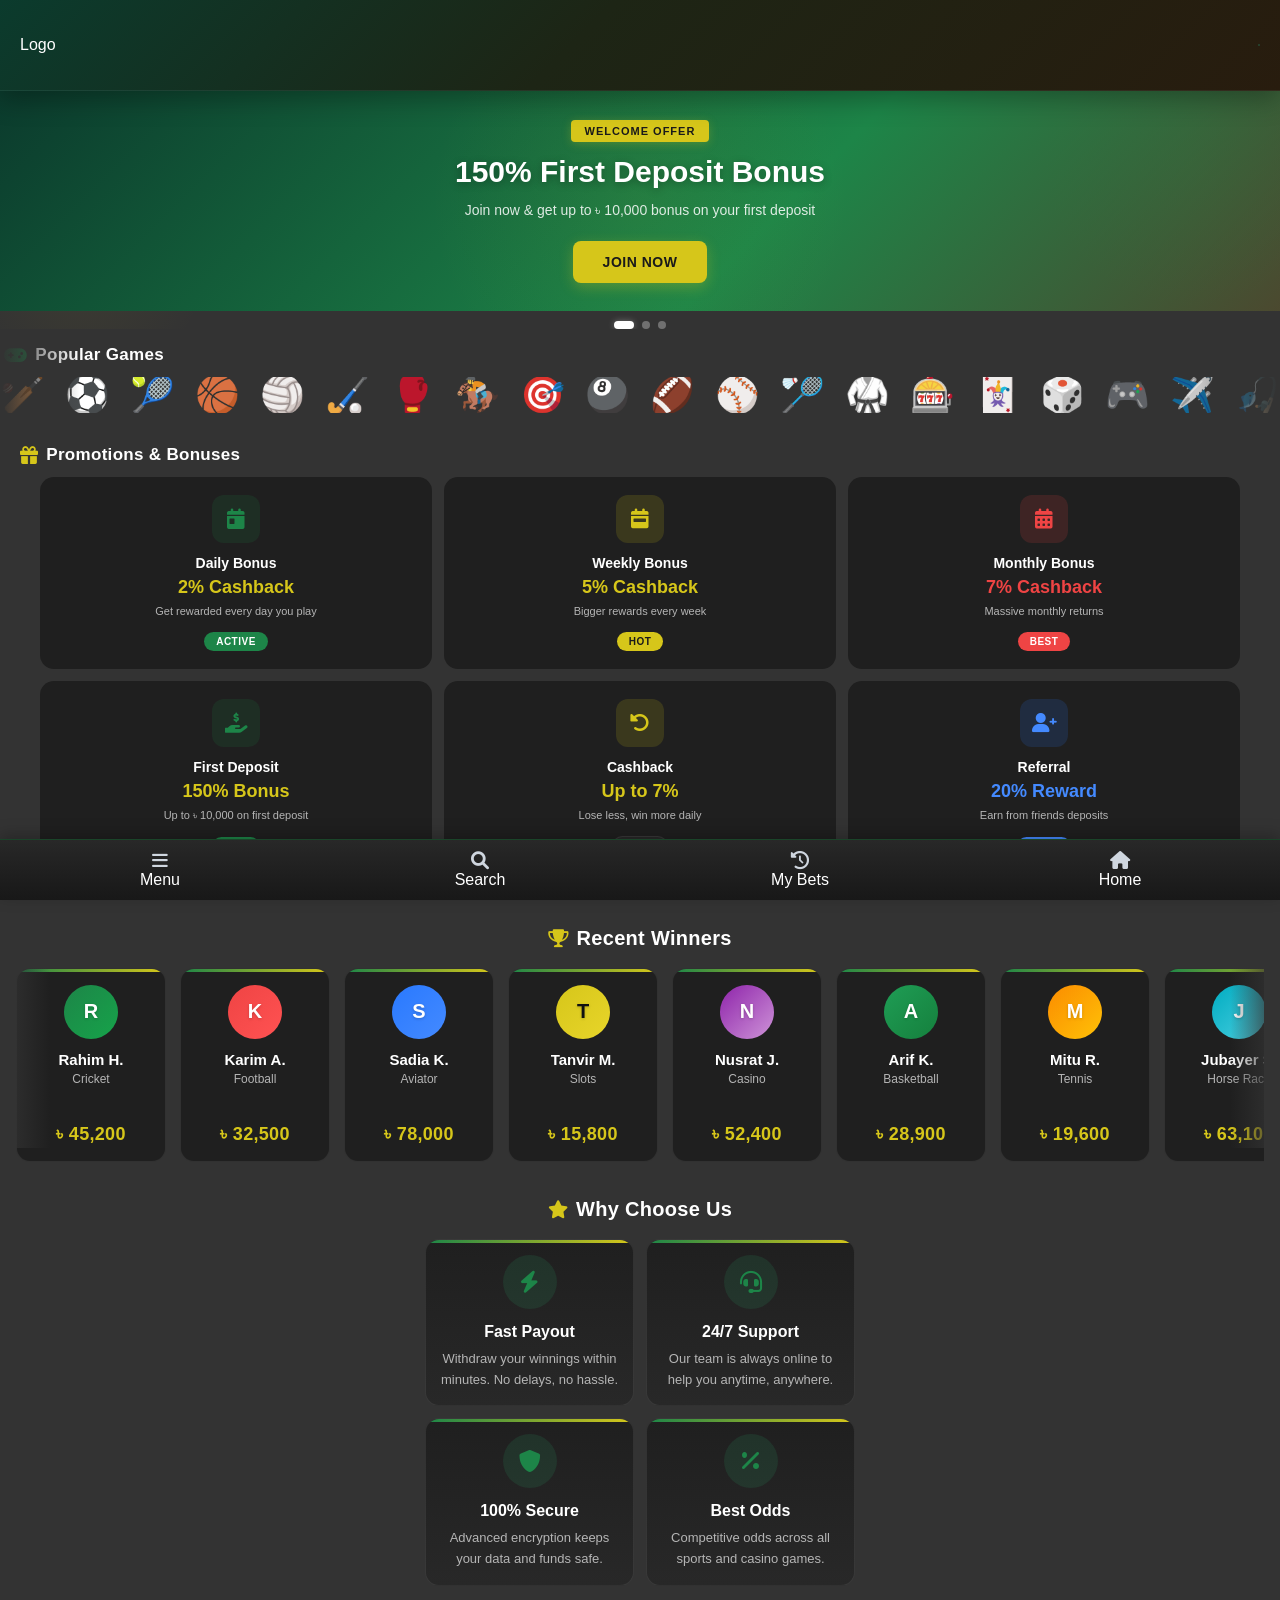
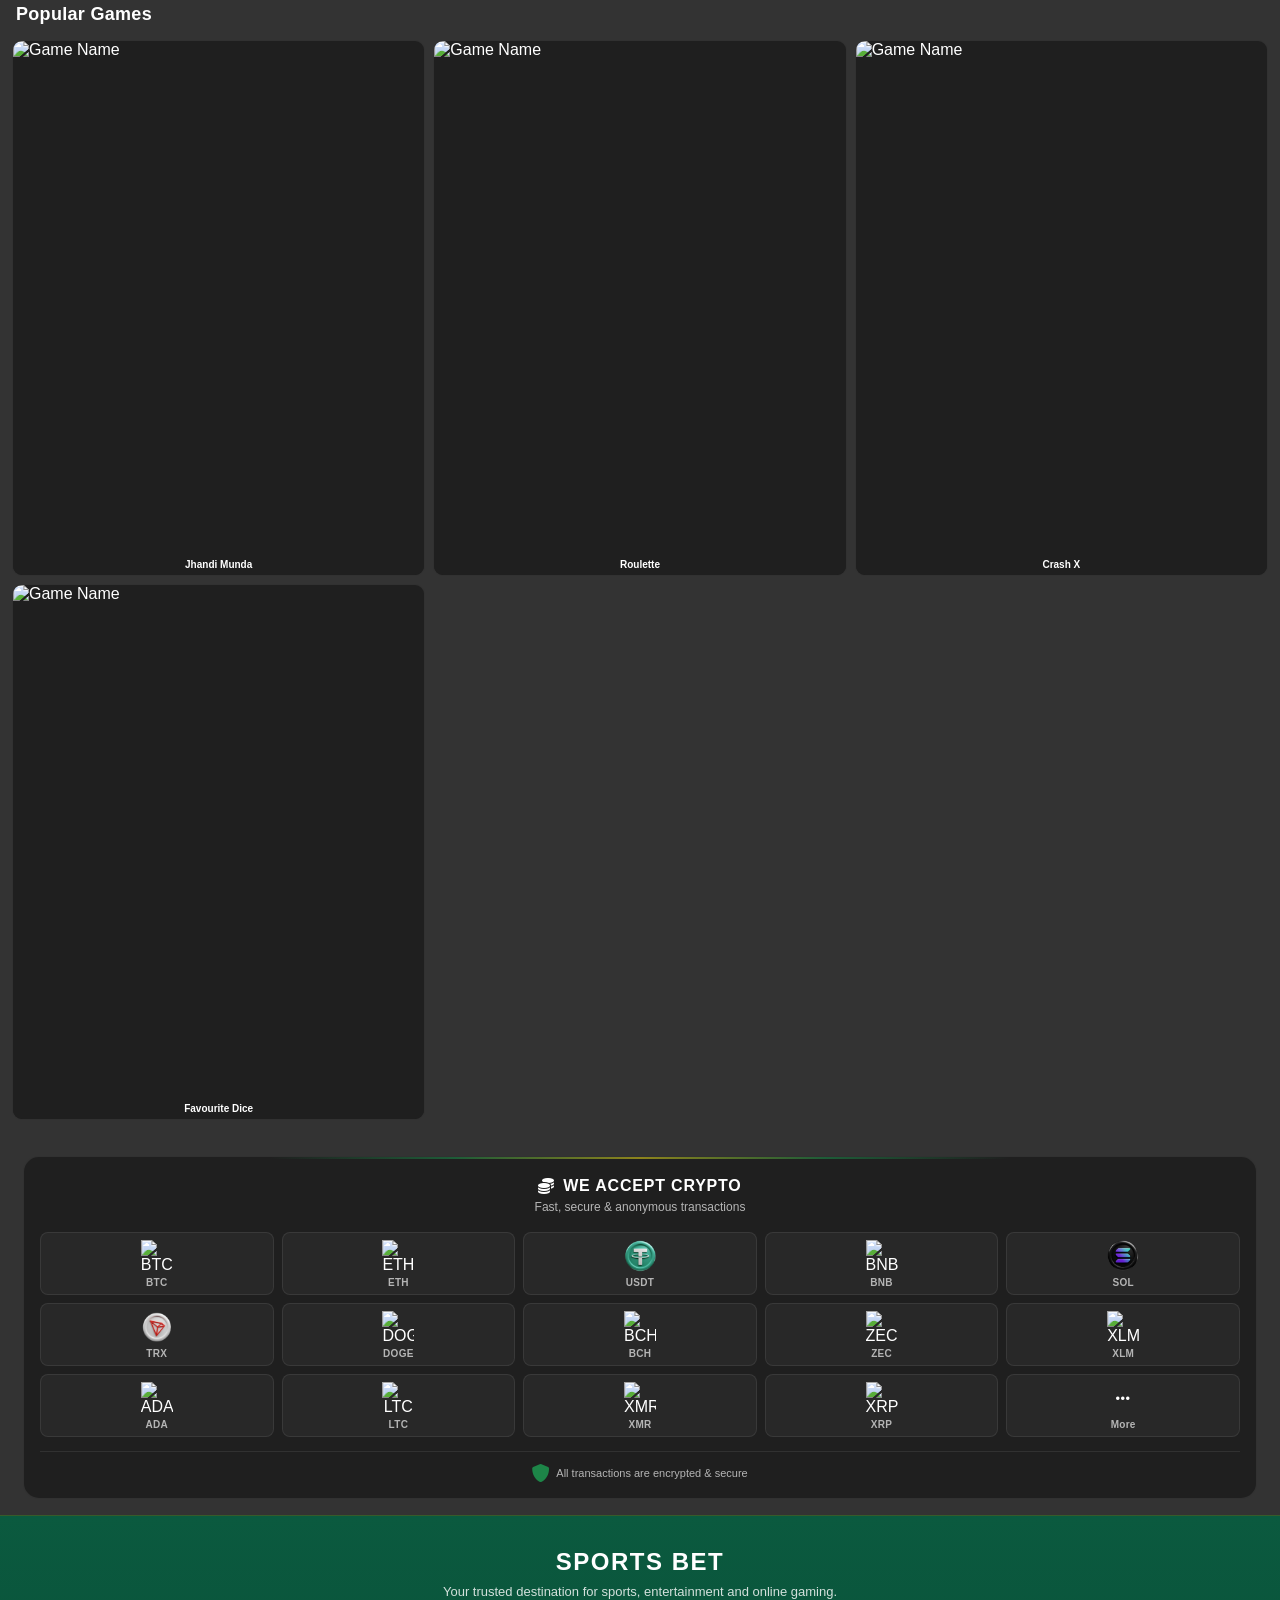
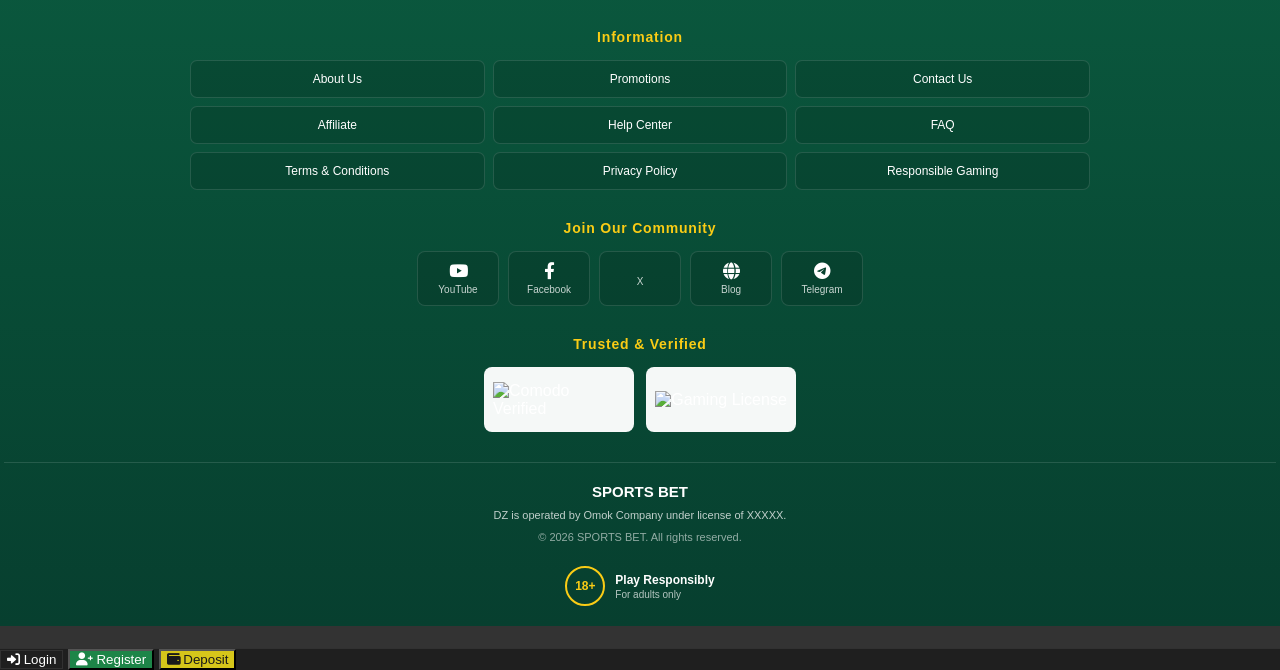
==== index.html @ 84e7f840 "Remove unnecessary closing div tag" ====
<!DOCTYPE html>
<html lang="bn">
<head>
    <meta charset="UTF-8">
    <meta name="viewport" content="width=device-width, initial-scale=1.0, maximum-scale=1.0, user-scalable=no">
    <title>Best online </title>
    <!-- প্রফেশনাল আইকনের জন্য Font Awesome সিডিএন -->
    <link rel="stylesheet" href="https://cdnjs.cloudflare.com/ajax/libs/font-awesome/6.0.0/css/all.min.css">
    <link rel="stylesheet" href="style.css">
    <link rel="stylesheet" href="virtualesports.css">
    <link rel="stylesheet" href="body.css">
   <link rel="stylesheet" href="casino.css">
    <link rel="stylesheet" href="sports.css">
    <link rel="stylesheet" href="personalarea.css">
    <link rel="stylesheet" href="transaction.css">
    <link rel="stylesheet" href="mybonus.css">
    <link rel="stylesheet" href="referral.css">
    <link rel="stylesheet" href="footer.css">
 </head>
<body>

<!-- মেইন ওয়ালেট বক্স -->
<!-- HEADER SECTION START-->
<header class="header">
    <div class="logo">Logo</div>

    <!-- একীভূত বক্স -->
    <div class="main-control-box">

    <!-- Login হলে যেগুলো দেখা যাবে-->
    <div id="member-controls">

        <!-- কারেন্সি ড্রপডাউন -->
        <div class="dropdown-wrapper">
            <div class="currency-trigger" onclick="headerDropdownMenu('currency-menu')">
                <img src="image/usdt.png" id="selected-currency-img" alt="USDT" width="20">
                <span id="selected-balance">$0.00</span>
                <i class="fas fa-chevron-down"></i> <!-- Font Awesome -->
            </div>
            <div id="currency-menu" class="dropdown-menu">
    <!-- আলাদা শেপ বা বার -->
    <!-- ড্রপডাউন হেডার বার -->
<!-- ড্রপডাউন হেডার বার -->
<div class="dropdown-header-bar">
    <!-- বাম পাশে সর্টিং অপশনস -->deposit
    <div class="left-controls">
        <i class="fas fa-sort-amount-down" onclick="sortAssets('amount')" title="Sort by Amount"></i>
        <i class="fas fa-sort-alpha-down" onclick="sortAssets('alpha')" title="Sort A-Z"></i>
    </div>

    <!-- মাঝখানে ফেভারিট অপশন -->
    <div class="middle-fav" onclick="filterFavorites()">
        <i class="far fa-heart" id="header-fav-icon"></i>
    </div>

    <!-- ডান পাশে হাইড এমটি -->
    <div class="right-hide-empty">
        <label for="hide-empty-check">Hide Empty</label>
        <input type="checkbox" id="hide-empty-check" onchange="filterAssets()">
    </div>
</div>
                
    <!-- তোমার আগের লিস্টগুলো এর নিচেই থাকবে -->
                
    <!-- USDT উদাহরণ -->
<div class="currency-option" onclick="selectCurrency('USDT','image/usdt.png',this)">
    <i class="far fa-heart fav-btn" onclick="toggleFavorite(this, event)"></i> <!-- এই আইকনটি যোগ করো -->
    <img src="image/usdt.png" width="25">
    <span class="name">USDT</span>
    <span class="balance"></span>
</div>

<!-- BTC উদাহরণ -->
<div class="currency-option" onclick="selectCurrency('BTC','image/btc.png',this)">
    <i class="far fa-heart fav-btn" onclick="toggleFavorite(this, event)"></i> <!--এই আইকনটি যোগ করো -->
    <img src="image/btc.png" width="25">
    <span class="name">BTC</span>
    <span class="balance"></span>
</div>

    <!-- ETH -->
<div class="currency-option" onclick="selectCurrency('ETH','image/eth.png',this)">
    <i class="far fa-heart fav-btn" onclick="toggleFavorite(this, event)"></i>
    <img src="image/eth.png" width="25">
    <span class="name">ETH</span>
    <span class="balance"></span>
</div>

<!-- SOL -->
<div class="currency-option" onclick="selectCurrency('SOL','image/sol.png',this)">
    <i class="far fa-heart fav-btn" onclick="toggleFavorite(this, event)"></i>
    <img src="image/sol.png" width="25">
    <span class="name">SOL</span>
    <span class="balance"></span>
</div>
                
 <!-- LTC -->
<div class="currency-option" onclick="selectCurrency('LTC','image/ltc.png',this)">
    <i class="far fa-heart fav-btn" onclick="toggleFavorite(this, event)"></i>
    <img src="image/ltc.png" width="25">
    <span class="name">LTC</span>
    <span class="balance"></span>
</div>

<!-- TRX -->
<div class="currency-option" onclick="selectCurrency('TRX','image/trx.png',this)">
    <i class="far fa-heart fav-btn" onclick="toggleFavorite(this, event)"></i>
    <img src="image/trx.png" width="25">
    <span class="name">TRX</span>
    <span class="balance"></span>
</div>

<!-- DOGE -->
<div class="currency-option" onclick="selectCurrency('DOGE','image/doge.png',this)">
    <i class="far fa-heart fav-btn" onclick="toggleFavorite(this, event)"></i>
    <img src="image/doge.png" width="25">
    <span class="name">DOGE</span>
    <span class="balance"></span>
</div>
</div>
        </div>

        <!-- ওয়ালেট বাটন (Font Awesome) -->
        <div class="wallet-trigger" onclick="headerDropdownMenu('wallet-menu')">
            <i class="fas fa-wallet"></i> 
        </div>
        <div id="wallet-menu" class="dropdown-menu wallet-dropdown">
    <!-- হরিজন্টাল বক্সের ভেতরে আইকনসহ তিনটি ট্যাব -->
    <!-- ======================================================
     WALLET HEADER
====================================================== -->

<div class="wallet-header">

    <h3 class="wallet-header-title">
        Transactions
    </h3>

    <button class="wallet-close-btn"
        type="button"
        onclick="headerDropdownMenu('wallet-menu')">
    <i class="fas fa-times"></i>
</button>

</div>



    <!-- নিচে গ্রিড কন্টেন্ট -->
    <!-- ডিপোজিট সেকশন -->

<!-- ==========================================
     WALLET TABS
     ========================================== -->

<div class="wallet-tabs-container">

    <button class="tab-btn active"
            onclick="showTab('deposit')">
        <i class="fas fa-arrow-down"></i>
        Deposit
    </button>

    <button class="tab-btn"
            onclick="showTab('withdraw')">
        <i class="fas fa-arrow-up"></i>
        Withdraw
    </button>

</div>


<!-- ==========================================
     DEPOSIT SECTION
     ========================================== -->

<div id="deposit" class="crypto-grid">

    <div class="crypto-item"
         onclick="selectCrypto('USDT', 'TRX123456789ABCDEF')">
        <img src="image/usdt.png" alt="USDT"> USDT
    </div>

    <div class="crypto-item"
         onclick="selectCrypto('BTC', 'BC1QXYZ987654')">
        <img src="image/btc.png" alt="BTC"> BTC
    </div>

    <div class="crypto-item"
         onclick="selectCrypto('ETH', 'ETH123456789ABC')">
        <img src="image/eth.png" alt="ETH"> ETH
    </div>

    <div class="crypto-item"
         onclick="selectCrypto('SOL', 'SOL123456789ABC')">
        <img src="image/sol.png" alt="SOL"> SOL
    </div>

    <div class="crypto-item"
         onclick="selectCrypto('XRP', 'XRP123456789ABC')">
        <img src="image/xrp.png" alt="XRP"> XRP
    </div>

    <div class="crypto-item"
         onclick="selectCrypto('LTC', 'LTC123456789ABC')">
        <img src="image/ltc.png" alt="LTC"> LTC
    </div>

    <div class="crypto-item"
         onclick="selectCrypto('BCH', 'BCH123456789ABC')">
        <img src="image/bch.png" alt="BCH"> BCH
    </div>

    <div class="crypto-item"
         onclick="selectCrypto('ZEC', 'ZEC123456789ABC')">
        <img src="image/zec.png" alt="ZEC"> ZEC
    </div>

    <div class="crypto-item"
         onclick="selectCrypto('XMR', 'XMR123456789ABC')">
        <img src="image/xmr.png" alt="XMR"> XMR
    </div>

    <div class="crypto-item"
         onclick="selectCrypto('DASH', 'DASH123456789ABC')">
        <img src="image/dash.png" alt="DASH"> DASH
    </div>

    <div class="crypto-item"
         onclick="selectCrypto('DOGE', 'DOGE123456789ABC')">
        <img src="image/doge.png" alt="DOGE"> DOGE
    </div>

    <div class="crypto-item"
         onclick="selectCrypto('TRX', 'TRX987654321XYZ')">
        <img src="image/trx.png" alt="TRX"> TRX
    </div>

    <div class="crypto-item"
         onclick="selectCrypto('GRAM', 'GRAM123456789ABC')">
        <img src="image/gram.png" alt="GRAM"> GRAM
    </div>

    <div class="crypto-item"
         onclick="selectCrypto('ADA', 'ADA123456789ABC')">
        <img src="image/ada.png" alt="ADA"> ADA
    </div>

    <div class="crypto-item"
         onclick="selectCrypto('BNB', 'BNB123456789ABC')">
        <img src="image/bnb.png" alt="BNB"> BNB
    </div>

    <div class="crypto-item"
         onclick="selectCrypto('LINK', 'LINK123456789ABC')">
        <img src="image/link.png" alt="LINK"> LINK
    </div>

    <div class="crypto-item"
         onclick="selectCrypto('XLM', 'XLM123456789ABC')">
        <img src="image/xlm.png" alt="XLM"> XLM
    </div>

    <div class="crypto-item"
         onclick="selectCrypto('SUI', 'SUI123456789ABC')">
        <img src="image/sui.png" alt="SUI"> SUI
    </div>

    <div class="crypto-item"
         onclick="selectCrypto('QNT', 'QNT123456789ABC')">
        <img src="image/qnt.png" alt="QNT"> QNT
    </div>

    <div class="crypto-item"
         onclick="selectCrypto('SHIB', 'SHIB123456789ABC')">
        <img src="image/shib.png" alt="SHIB"> SHIB
    </div>

</div>

            
<!-- LOCAL CURRENCY INFORMATION -->
<div id="local-currency-info" class="local-currency-box">

    <div class="local-currency-heading">
        <span class="local-currency-icon">৳</span>
        <h4>Local Currency</h4>
    </div>

    <p class="local-currency-description">
        Don't have cryptocurrency? You can check whether
        local-currency payment options are available through
        an exchange's official Buy Crypto or P2P service.
       
    </p>

    
<div class="local-currency-links">

    <!-- BINANCE P2P CARD -->
    <a href="https://p2p.binance.com/"
       target="_blank"
       rel="noopener noreferrer"
       class="local-currency-card">

        <img src="images/binance-p2p.png"
             alt="Binance P2P"
             class="local-currency-logo">

        <span>Binance P2P ↗</span>
    </a>

    <!-- GATE P2P CARD -->
    <a href="https://www.gate.com/p2p"
       target="_blank"
       rel="noopener noreferrer"
       class="local-currency-card">

        <img src="images/gate-p2p.png"
             alt="Gate P2P"
             class="local-currency-logo">

        <span>Gate P2P ↗</span>
    </a>

</div>

    <p class="local-currency-note">
        External services are operated by third parties.
        Availability and payment methods vary by location.
        Always verify local regulations, transaction details,
        and the selected network before making a payment.
    </p>

</div>
            


<!-- ==========================================
     DEPOSIT ADDRESS BOX
     ========================================== -->

<div id="address-box"
     class="address-container"
     style="display:none;">

    <div class="addr-header">

        <div class="back-box"
             onclick="goBack()">

            <button type="button">←</button>

            <span>Back</span>

        </div>

        <h4 id="coin-title">
            Deposit
        </h4>

        <button type="button"
                class="wallet-close-btn"
                onclick="goBack()">
            ×
        </button>

    </div>



<!-- NETWORK SELECT — HORIZONTAL ROW -->

<div class="wallet-network-row">

    <p class="wallet-field-label">
        Select Network
        <i class="fas fa-chevron-right network-label-icon"></i>
    </p>

    <div class="wallet-network-select-wrap">

        <select id="network-select"
                onchange="updateAddress()">

            <option value="BEP20" selected>
                BNB Smart Chain (BEP-20)
            </option>

            <option value="ERC20">
                Ethereum (ERC-20)
            </option>

            <option value="TRC20">
                Tron (TRC-20)
            </option>
            
            <option value="BTC">Bitcoin Network (BTC)</option>

        </select>

        <i class="fas fa-chevron-down network-select-icon"></i>

    </div>

</div>




    <!-- QR CODE -->

    <div class="qr-code-box">

        <img src="image/qr-placeholder.png"
             alt="QR Code"
             id="qr-image">

    </div>


    <p>
        Deposit Address
    </p>


    <div class="address-input-box">

        <span id="wallet-address">
            Select a network
        </span>

        <button type="button"
                onclick="copyAddress()">
            📋
        </button>

    </div>


    <div class="wallet-address-hint">
        Enter your selected currency address on the selected network.
    </div>


    <div class="info-box">

        <p>
            • Minimum = 5.00
        </p>

        <p>
            • Please make sure to only send the selected coin to this address.
        </p>

        <p>
            • Sending a different currency or unsupported network may result in permanent loss.
        </p>

    </div>

</div>
            



<!-- ==========================================
     WITHDRAW SECTION
     ========================================== -->

<div id="withdraw"
     class="crypto-grid"
     style="display:none;">

    <div class="crypto-item"
         onclick="selectWithdraw('USDT')">
        <img src="image/usdt.png" alt="USDT"> USDT
    </div>

    <div class="crypto-item"
         onclick="selectWithdraw('BTC')">
        <img src="image/btc.png" alt="BTC"> BTC
    </div>

    <div class="crypto-item"
         onclick="selectWithdraw('ETH')">
        <img src="image/eth.png" alt="ETH"> ETH
    </div>

    <div class="crypto-item"
         onclick="selectWithdraw('SOL')">
        <img src="image/sol.png" alt="SOL"> SOL
    </div>

    <div class="crypto-item"
         onclick="selectWithdraw('XRP')">
        <img src="image/xrp.png" alt="XRP"> XRP
    </div>

    <div class="crypto-item"
         onclick="selectWithdraw('LTC')">
        <img src="image/ltc.png" alt="LTC"> LTC
    </div>

    <div class="crypto-item"
         onclick="selectWithdraw('BCH')">
        <img src="image/bch.png" alt="BCH"> BCH
    </div>

    <div class="crypto-item"
         onclick="selectWithdraw('ZEC')">
        <img src="image/zec.png" alt="ZEC"> ZEC
    </div>

    <div class="crypto-item"
         onclick="selectWithdraw('XMR')">
        <img src="image/xmr.png" alt="XMR"> XMR
    </div>

    <div class="crypto-item"
         onclick="selectWithdraw('DASH')">
        <img src="image/dash.png" alt="DASH"> DASH
    </div>

    <div class="crypto-item"
         onclick="selectWithdraw('DOGE')">
        <img src="image/doge.png" alt="DOGE"> DOGE
    </div>

    <div class="crypto-item"
         onclick="selectWithdraw('TRX')">
        <img src="image/trx.png" alt="TRX"> TRX
    </div>

    <div class="crypto-item"
         onclick="selectWithdraw('GRAM')">
        <img src="image/gram.png" alt="GRAM"> GRAM
    </div>

    <div class="crypto-item"
         onclick="selectWithdraw('ADA')">
        <img src="image/ada.png" alt="ADA"> ADA
    </div>

    <div class="crypto-item"
         onclick="selectWithdraw('BNB')">
        <img src="image/bnb.png" alt="BNB"> BNB
    </div>

    <div class="crypto-item"
         onclick="selectWithdraw('LINK')">
        <img src="image/link.png" alt="LINK"> LINK
    </div>

    <div class="crypto-item"
         onclick="selectWithdraw('XLM')">
        <img src="image/xlm.png" alt="XLM"> XLM
    </div>

    <div class="crypto-item"
         onclick="selectWithdraw('SUI')">
        <img src="image/sui.png" alt="SUI"> SUI
    </div>

    <div class="crypto-item"
         onclick="selectWithdraw('QNT')">
        <img src="image/qnt.png" alt="QNT"> QNT
    </div>

    <div class="crypto-item"
         onclick="selectWithdraw('SHIB')">
        <img src="image/shib.png" alt="SHIB"> SHIB
    </div>

</div>




<!-- ==========================================
     WITHDRAW SECTION
     ========================================== -->

<div id="withdraw-input-box"
     class="address-container"
     style="display:none;">

    <!-- HEADER -->
    <div class="addr-header">

        <div class="back-box"
             onclick="goBackFromWithdraw()">
            <button type="button">←</button>
            <span>Back</span>
        </div>

        <h4 id="withdraw-coin-title">Withdraw</h4>

        <button type="button"
                class="wallet-close-btn"
                onclick="goBackFromWithdraw()">
            ×
        </button>

    </div>

    <!-- NETWORK -->
    <p class="wallet-field-label">Select Network</p>

    <select id="network-select-withdraw">
        <option value="BTC">Bitcoin Network (BTC)</option>
        <option value="ERC20">Ethereum (ERC-20)</option>
        <option value="TRC20">Tron (TRC-20)</option>
        <option value="BEP20">BNB Smart Chain (BEP-20)</option>
        <option value="POLYGON">Polygon</option>
        <option value="ARBITRUM">Arbitrum</option>
        <option value="OPTIMISM">Optimism</option>
    </select>

    <!-- WITHDRAWAL ADDRESS -->
    <p class="wallet-field-label">Withdrawal Address</p>

    <input type="text"
           id="withdraw-address"
           placeholder="Enter your destination wallet address"
           autocomplete="off">

    <!-- ACCOUNT PASSWORD -->
    <p class="wallet-field-label">Account Password</p>

    <input type="password"
           id="withdraw-password"
           placeholder="Enter your account password"
           autocomplete="current-password">

    <!-- OPEN REVIEW POPUP -->
    <button type="button"
            class="withdraw-btn"
            onclick="openWithdrawConfirmation()">
        Confirm Withdraw
    </button>

</div>


<!-- ==========================================
     WITHDRAW CONFIRMATION POPUP
     ========================================== -->

<div id="withdraw-confirm-popup"
     class="withdraw-confirm-overlay"
     style="display:none;"
     role="dialog"
     aria-modal="true"
     aria-labelledby="withdraw-confirm-title">

    <div class="withdraw-confirm-card">

        <!-- POPUP HEADER -->
        <div class="withdraw-confirm-header">

            <h3 id="withdraw-confirm-title">
                Confirm Withdrawal
            </h3>

            <button type="button"
                    class="wallet-close-btn"
                    aria-label="Close"
                    onclick="closeWithdrawConfirmation()">
                ×
            </button>

        </div>

        <p class="withdraw-confirm-description">
            Please review your withdrawal details carefully.
        </p>

        <!-- COIN -->
        <div class="withdraw-review-row">
            <span>Coin</span>
            <strong id="confirm-withdraw-coin">—</strong>
        </div>

        <!-- NETWORK -->
        <div class="withdraw-review-row">
            <span>Network</span>
            <strong id="confirm-withdraw-network">—</strong>
        </div>

        <!-- DESTINATION ADDRESS -->
        <div class="withdraw-review-address">
            <span>Withdrawal Address</span>

            <div id="confirm-withdraw-address">
                —
            </div>
        </div>

        <!-- WARNING -->
        <div class="withdraw-confirm-warning">
            <strong>⚠ Check before confirming</strong>

            <p>
                Make sure the selected network matches your destination
                wallet. Transfers sent to an incompatible network may
                be lost.
            </p>
        </div>

        <!-- ACTIONS -->
        <div class="withdraw-confirm-actions">

            <button type="button"
                    class="withdraw-cancel-btn"
                    onclick="closeWithdrawConfirmation()">
                Cancel
            </button>

            <button type="button"
                    id="withdraw-final-confirm-btn"
                    class="withdraw-final-confirm-btn"
                    onclick="confirmWithdraw()">
                Confirm
            </button>

        </div>

    </div>

</div>
            </div>

<!-- END deposit witgdraw section -->
            
 
    <!-- পুরো স্ক্রিনজুড়ে আসা কন্টেইনার -->
<!-- ================= USER ACTIONS ================= -->

<div id="user-actions-area" style="display:none; align-items:center; gap:15px;">

    <div class="actions-box" onclick="toggleNotificationPanel(event)">
        <i class="fas fa-bell"></i>
    </div>

<div class="actions-box" onclick="toggleProfileSidebar(event)">
    <i class="fas fa-user-circle"></i>
</div>
</div>

</div>
  
<div id="guest-actions-area" style="display:none; gap:10px; align-items:center;">

    <button class="login-btn" onclick="openLogin()">
        Login
    </button>

    <button class="signup-btn" onclick="openSignup()">
        Sign Up
    </button>

</div>
    
</header>
  <!-- এখানে header শেষ হবে -->


<!-- ================= NOTIFICATION PANEL ================= -->

<div id="notification-panel" class="notification-panel">


    <!-- Header -->

    <div class="notification-header">

        <h3>
            Notifications
        </h3>


        <button 
        id="close-notification"
        class="notification-close">

            ×

        </button>

    </div>



    <!-- Notification List -->

    <div class="notification-list">



        <!-- Notification Item -->

        <div class="notification-item">


            <!-- Date & Time -->

            <div class="notification-time">

                <span>
                    15 JUL
                </span>

                <small>
                    10:30 AM
                </small>

            </div>



            <!-- Message -->

            <div class="notification-content">

                <h4>
                    Profile Updated
                </h4>

                <p>
                    Your profile has been successfully updated.
                </p>

            </div>



            <!-- View Button -->
           <button class="notification-view" onclick="openNotificationView(
'Profile Updated',
'Your profile has been successfully updated.',
'15-07-2026',
'10:30 AM'
)">
    VIEW
</button>

  </div>
        <div id="notification-view-popup">

    <button onclick="closeNotificationView()">
        ×
    </button>

    <h3 id="viewNotifTitle"></h3>

    <div>
        <span id="viewNotifDate"></span>
        <span id="viewNotifTime"></span>
    </div>

    <p id="viewNotifMessage"></p>

</div>



  <!-- Notification Item -->

        <div class="notification-item">


            <div class="notification-time">

                <span>
                    14 JUL
                </span>

                <small>
                    09:20 AM
                </small>

            </div>

   <div class="notification-content">

                <h4>
                    New Message
                </h4>

                <p>
                    You have received a new notification.
                </p>

            </div>



            <button class="notification-view">

                VIEW

            </button>


        </div>


    </div>


    <!-- Pagination -->

    <div class="notification-pagination">


        <button>
            &lt; Previous
        </button>


        <span>
            1 2 3
        </span>


        <button>
            Next &gt;
        </button>


    </div>



</div>

<!-- ================= END NOTIFICATION PANEL ================= -->

<!-- ================= PROFILE MENU ================= -->
<!-- ================= PROFILE SIDEBAR ================= -->


<!-- ================= PROFILE SIDEBAR ================= -->

<div id="profile-sidebar">


    <!-- Header -->
    <div class="profile-sidebar-header">

        <!-- Close Button -->
        <button class="profile-close-btn"
                onclick="closeProfileSidebar()">

            <i class="fas fa-times"></i>

        </button>


        <!-- User Profile -->
        <div class="profile-user-info">


            <!-- Profile Avatar -->
            <label class="profile-avatar-upload"
                   for="profileAvatarInput">

                <div class="profile-avatar"
                     id="profileAvatarPreview">

                    <i class="fas fa-user-circle"></i>

                </div>

            </label>


<!-- Profile Photo Input -->

<input type="file"
    id="profileAvatarInput"
    accept="image/*"
    capture="user"
    style="display:none;">

<!-- User ID + Verification Status -->

<div class="profile-user-text">

    <span class="profile-user-id">

        <span class="profile-user-id-label">
            User ID:
        </span>

        <span id="profileUserVerificationStatus">
        </span>

    </span>

</div>

<!-- User ID Value -->

<div class="profile-user-id-value">

    <span id="profileUserId">
        —
    </span>

</div>


        </div>

    </div>




    <!-- Menu -->
<div class="profile-sidebar-menu">
    <div class="profile-sidebar-item"
         onclick="openPersonalArea()">

            <i class="fas fa-user"></i>

            <span>Personal Area</span>

        </div>


        <div class="profile-sidebar-item"
             onclick="openMyBonus()">

            <i class="fas fa-gift"></i>

            <span>My Bonus</span>

        </div>


        <div class="profile-sidebar-item" onclick="openMyReferral()">
    <i class="fas fa-users"></i>
    <span>My Referral</span>
</div>


        <div class="profile-sidebar-item"
             onclick="openTransaction()">

            <i class="fas fa-history"></i>

            <span>Transactions</span>

        </div>


        <div class="profile-sidebar-item"
             onclick="openProfileSettingMenu()">

            <i class="fas fa-cog"></i>

            <span>Settings</span>

        </div>


        <div class="profile-sidebar-item logout-item"
             onclick="openLogoutPopup()">

            <i class="fas fa-sign-out-alt"></i>

            <span>Logout</span>

        </div>

    </div>

</div>

<!-- ================= END PROFILE SIDEBAR ================= -->

<!-- ================= END PROFILE MENU ================= -->

<!-- এখানেই Profile Menu শেষ -->


<!-- ================= PERSONAL AREA ================= -->

<!-- =====================================================
     PERSONAL AREA
     Sections: Personal Details | ID Verification | Proof Documents
     ===================================================== -->

<section id="personal-area-section" style="display: none;">

    <!-- ================= HEADER ================= -->
    <header class="personal-area-header">
        <h2>Personal Area</h2>

        <button
            type="button"
            id="closePersonalAreaBtn"
            class="personal-area-close-btn"
            aria-label="Close Personal Area"
            onclick="closePersonalArea()">
            &times;
        </button>
    </header>


    <!-- ================= MAIN TABS ================= -->
    <nav class="personal-tabs" aria-label="Personal Area sections">

        <button
            type="button"
            class="personal-tab-btn active"
            data-tab="details"
            onclick="openPersonalTab('details')">
            Personal Details
        </button>

        <button
            type="button"
            class="personal-tab-btn"
            data-tab="verification"
            onclick="openPersonalTab('verification')">
            ID Verification
        </button>

        <button
            type="button"
            class="personal-tab-btn"
            data-tab="documents"
            onclick="openPersonalTab('documents')">
         Documents
        </button>

    </nav>


   <!-- =================================================
     SECTION 1: PERSONAL DETAILS
     ================================================= -->
<div
    id="personaldetailsSection"
    class="personal-tab-content active">

    <!-- PROFILE SUMMARY -->
    <div class="content-box profile-summary">

        <div class="profile-row">

            <div class="profile-avatar-wrapper">

                <img
                    id="profileAvatar"
                    src="https://dataapk.github.io/safiki-cinema24/default-avatar.png"
                    alt="Profile avatar"
                    class="profile-avatar">

                <button
                    type="button"
                    id="changeAvatarBtn"
                    class="change-avatar-btn"
                    onclick="changeAvatar()"
                    aria-label="Change profile picture">
                    <i class="fas fa-camera" aria-hidden="true"></i>
                </button>

                <input
                    type="file"
                    id="profileAvatarInput"
                    accept="image/jpeg,image/png,image/webp"
                    hidden>

            </div>

            <div class="profile-info">

                <div class="member-since-row">

                    <span class="label-small">Member Since</span>

                    <span
                        id="memberSince"
                        class="member-text"
                        aria-live="polite">—</span>

                </div>

            </div>

        </div>

    </div>


    <!-- PERSONAL INFORMATION -->
    <div class="content-box personal-information-box">

        <!-- HEADING + EDIT TOGGLE -->
        <div class="personal-section-heading">

            <h3>Personal Information</h3>

            <div class="edit-mode-row">

                <span id="editLabel">Edit</span>

                <button
                    type="button"
                    id="toggleEditBtn"
                    class="edit-toggle-btn"
                    onclick="toggleEditMode()"
                    aria-pressed="false"
                    aria-label="Toggle personal information edit mode">

                    <span id="toggleTrack" class="toggle-track">
                        <span class="toggle-thumb"></span>
                    </span>

                </button>

            </div>

        </div>


        <!-- FIRST NAME / SURNAME -->
        <div class="form-row">

            <div class="form-group first-name">

                <label for="firstName">First Name</label>

                <input
                    type="text"
                    id="profileFirstName"
                    name="first_name"
                    class="form-input"
                    autocomplete="given-name"
                    maxlength="100"
                    disabled>

            </div>

            <div class="form-group surname">

                <label for="surname">Surname</label>

                <input
                    type="text"
                    id="profileLastName"
                    name="last_name"
                    class="form-input"
                    autocomplete="family-name"
                    maxlength="100"
                    disabled>

            </div>

        </div>

        <!-- DATE OF BIRTH / GENDER -->
        <div class="form-row">

            <div class="form-group">

                <label for="dateOfBirth">Date of Birth</label>

                <input
                    type="date"
                    id="dateOfBirth"
                    name="date_of_birth"
                    class="form-input date-picker"
                    disabled>

            </div>

            <div class="form-group">

                <label for="gender">Gender</label>

                <select
                    id="gender"
                    name="gender"
                    class="form-input form-select"
                    disabled>

                    <option value="">Select Gender</option>
                    <option value="male">Male</option>
                    <option value="female">Female</option>
                    <option value="other">Other</option>
                    <option value="prefer_not_to_say">Prefer not to say</option>

                </select>

            </div>

        </div>


        <!-- SAVE PERSONAL INFORMATION -->
        <div class="personal-save-row">

            <button
                type="button"
                id="saveChangesBtn"
                class="action-btn save-btn"
                onclick="saveAllChanges()"
                disabled>
                Save Changes
            </button>

            <p
                id="personalDetailsMessage"
                class="field-status"
                aria-live="polite">
            </p>

        </div>


        <!-- EMAIL ADDRESS -->
        <div class="form-group full-width email-field">

            <div class="label-row">

                <label for="currentEmail">Email Address</label>

                <button
                    type="button"
                    id="emailChangeBtn"
                    class="action-btn change-btn"
                    onclick="toggleEmailChange()">
                    Edit
                </button>

            </div>

            <div class="input-with-btn-wrapper">

                <input
                    type="email"
                    id="currentEmail"
                    name="email"
                    class="form-input"
                    autocomplete="email"
                    readonly
                    aria-describedby="emailStatus">

            </div>

            <p
                id="emailStatus"
                class="field-status"
                aria-live="polite">
            </p>


            <!-- EMAIL CHANGE PANEL -->
            <div
                id="emailChangeDropdown"
                class="change-dropdown"
                hidden>

                <div class="email-new-address-row">

                    <div class="form-group">

                        <label for="newEmailInput">New Email Address</label>

                        <input
                            type="email"
                            id="newEmailInput"
                            class="form-input"
                            autocomplete="email"
                            placeholder="Enter your new email address">

                    </div>

                    <button
                        type="button"
                        id="emailSendCodeBtn"
                        class="action-btn send-btn"
                        onclick="sendEmailOtp()">
                        Send Code
                    </button>

                </div>

                <div
                    id="emailVerifyRow"
                    class="otp-row"
                    hidden>

                    <div class="form-group">

                        <label for="emailOtpInput">
                            Confirmation Code
                        </label>

                        <input
                            type="text"
                            id="emailOtpInput"
                            class="form-input otp-input"
                            inputmode="numeric"
                            autocomplete="one-time-code"
                            maxlength="10"
                            placeholder="Enter confirmation code">

                    </div>

                    <button
                        type="button"
                        id="emailVerifyBtn"
                        class="action-btn verify-btn"
                        onclick="verifyEmailOtp()">
                        Verify Code
                    </button>

                </div>

                <button
                    type="button"
                    id="saveNewEmailBtn"
                    class="action-btn save-btn"
                    onclick="saveNewEmail()"
                    disabled>
                    Confirm Email Change
                </button>

                <p
                    id="emailChangeMessage"
                    class="field-status"
                    aria-live="polite">
                </p>

            </div>

        </div>

<!-- MOBILE NUMBER -->
<div class="form-group full-width mobile-field">

    <div class="label-row">
        <label for="mobileNumber">Mobile Number</label>
    </div>

    <div class="mobile-number-row">

    <!-- COUNTRY CODE -->
    <div class="mobile-input-group country-code-group">

        <label for="mobileCountryCode">
            Country Code
        </label>

        <select
            id="mobileCountryCode"
            name="mobile_country_code"
            class="form-input form-select">

            <option value="+880" data-country="BD">🇧🇩 +880 (BD)</option>
            <option value="+91" data-country="IN">🇮🇳 +91 (IN)</option>
            <option value="+92" data-country="PK">🇵🇰 +92 (PK)</option>
            <option value="+94" data-country="LK">🇱🇰 +94 (LK)</option>
            <option value="+977" data-country="NP">🇳🇵 +977 (NP)</option>
            <option value="+60" data-country="MY">🇲🇾 +60 (MY)</option>
            <option value="+66" data-country="TH">🇹🇭 +66 (TH)</option>
            <option value="+971" data-country="AE">🇦🇪 +971 (AE)</option>
            <option value="+966" data-country="SA">🇸🇦 +966 (SA)</option>
            <option value="+44" data-country="GB">🇬🇧 +44 (UK)</option>

        </select>

    </div>

    <!-- MOBILE NUMBER -->
    <div class="mobile-input-group mobile-number-group">

        <label for="mobileNumber">
            Mobile Number
        </label>

        <input
            type="tel"
            id="mobileNumber"
            name="mobile_number"
            class="form-input"
            autocomplete="tel-national"
            inputmode="tel"
            maxlength="20"
            placeholder="Enter mobile number">

    </div>

    <!-- SAVE / EDIT BUTTON -->
    <button
        type="button"
        id="mobileEditBtn"
        class="action-btn save-btn"
        onclick="toggleMobileChange()">
        Save
    </button>

</div>

    <p
        id="mobileStatus"
        class="field-status"
        aria-live="polite">
    </p>

    <!-- MOBILE VERIFICATION PANEL -->
    <div
        id="mobileChangeDropdown"
        class="change-dropdown"
        hidden>

        <button
            type="button"
            id="mobileSendCodeBtn"
            class="action-btn send-btn"
            onclick="sendMobileOtp()">
            Send SMS Code
        </button>

        <div
            id="mobileVerifyRow"
            class="otp-row"
            hidden>

            <div class="form-group">

                <label for="mobileOtpInput">
                    SMS Confirmation Code
                </label>

                <input
                    type="text"
                    id="mobileOtpInput"
                    class="form-input otp-input"
                    inputmode="numeric"
                    autocomplete="one-time-code"
                    maxlength="10"
                    placeholder="Enter SMS code">

            </div>

            <button
                type="button"
                id="mobileVerifyBtn"
                class="action-btn verify-btn"
                onclick="verifyMobileOtp()">
                Verify Code
            </button>

        </div>

        <button
            type="button"
            id="saveMobileBtn"
            class="action-btn save-btn"
            onclick="saveMobileNumber()"
            disabled>
            Verify &amp; Save
        </button>

        <p
            id="mobileChangeMessage"
            class="field-status"
            aria-live="polite">
        </p>

    </div>
    </div>
        </div>
    </div>




<!-- ==========================================
     ID VERIFICATION SECTION — START
=========================================== -->

<section id="idVerificationSection" class="id-verification-section">

    <!-- ID VERIFICATION HEADER -->
    <div class="id-verification-header">
        <div class="id-verification-heading">
            <h2>ID Verification</h2>
            <p id="idVerificationDescription">
                Verify your identity using an accepted identification document.
            </p>
        </div>

        <span
            id="idVerificationStatusBadge"
            class="verification-status-badge"
            data-status="unverified"
        >
            Unverified
        </span>
    </div>

<!-- PHOTO GUIDELINES -->
<div
    id="idVerificationPhotoGuideline"
    class="id-photo-guidelines">

    <div class="id-photo-guidelines-heading">
        <span class="id-photo-guidelines-icon" aria-hidden="true">✓</span>
        <h3>Photo Guidelines</h3>
    </div>

    <p class="id-photo-guidelines-description">
        For successful verification, make sure your document photo meets these requirements.
    </p>

    <ul class="id-photo-guidelines-list">
        <li>All four corners and the complete edges of your document must be clearly visible.</li>
        <li>Place the document on a flat surface and capture the entire document without cropping.</li>
        <li>Ensure all text, your photo, and document details are sharp and readable.</li>
        <li>Use good lighting and avoid glare, shadows, blur, or reflections.</li>
        <li>Upload an original, unedited photo of a valid identification document.</li>
    </ul>

    <p class="id-photo-guidelines-note">
        <strong>Tip:</strong> Keep the camera straight above the document and leave a small margin around all four edges.
    </p>

</div>

<!-- ======================================
     UNVERIFIED: ID VERIFICATION FORM
======================================= -->



    <!-- ======================================
         UNVERIFIED: ID VERIFICATION FORM
    ======================================= -->

    <form id="idVerificationForm" class="id-verification-form">

        <!-- DOCUMENT TYPE -->
        <div class="verification-form-group">
            <label for="idDocumentType">Select Document Type</label>

            <select id="idDocumentType" name="idDocumentType" required>
                <option value="">Select document type</option>
                <option value="national_id">National ID</option>
                <option value="passport">Passport</option>
                <option value="driving_license">Driving Licence</option>
            </select>

            <p class="verification-field-hint">
                Choose the identification document you want to submit.
            </p>
        </div>


        <!-- ID DOCUMENT UPLOADS -->
        <div class="verification-form-group">
            <h3>Identity Document</h3>

            <!-- FRONT SIDE -->
            <div class="document-upload-field" id="idFrontUploadCard">

                <label class="document-side-label" for="idFrontFile">
                    Front Side
                </label>

                <label
                    class="document-upload-area"
                    id="idFrontUploadArea"
                    for="idFrontFile"
                >
                    <img
                        id="idFrontPreview"
                        class="document-upload-preview"
                        alt="ID front side preview"
                        hidden
                    >

                    <span class="document-upload-default">
                        <span class="document-upload-icon" aria-hidden="true">
                            ↑
                        </span>

                        <span class="document-upload-action">
                            Choose Front Photo
                        </span>

                        <span class="document-upload-meta">
                            Jpeg,png · Max 2MB
                        </span>
                    </span>
                </label>

                <input
                    type="file"
                    id="idFrontFile"
                    name="idFrontFile"
                    accept="image/jpeg,image/png"
                    hidden
                >

                <div class="document-upload-file-info">
                    <span id="idFrontFileName">Not Selected</span>

                    <span
                        id="idFrontStatus"
                        class="document-upload-status"
                        data-status="empty"
                    >
                        Not Selected
                    </span>
                </div>

                <button
                    type="button"
                    id="retakeIdFrontBtn"
                    class="document-retake-button"
                    hidden
                >
                    Choose Another Front Photo
                </button>
            </div>


            <!-- BACK SIDE -->
            <div class="document-upload-field" id="idBackUploadCard">

                <label class="document-side-label" for="idBackFile">
                    Back Side
                </label>

                <label
                    class="document-upload-area"
                    id="idBackUploadArea"
                    for="idBackFile"
                >
                    <img
                        id="idBackPreview"
                        class="document-upload-preview"
                        alt="ID back side preview"
                        hidden
                    >

                    <span class="document-upload-default">
                        <span class="document-upload-icon" aria-hidden="true">
                            ↑
                        </span>

                        <span class="document-upload-action">
                            Choose Back Photo
                        </span>

                        <span class="document-upload-meta">
                            Not Selected · Max 5 MB
                        </span>
                    </span>
                </label>

                <input
                    type="file"
                    id="idBackFile"
                    name="idBackFile"
                    accept="image/jpeg,image/png"
                    hidden
                >

                <div class="document-upload-file-info">
                    <span id="idBackFileName">Not Selected</span>

                    <span
                        id="idBackStatus"
                        class="document-upload-status"
                        data-status="empty"
                    >
                        Not Selected
                    </span>
                </div>

                <button
                    type="button"
                    id="retakeIdBackBtn"
                    class="document-retake-button"
                    hidden
                >
                    Choose Another Back Photo
                </button>
            </div>

            <p class="verification-field-hint" id="idBackSideHint">
                Passport হলে Back Side প্রয়োজন হবে না।
            </p>
        </div>


  
<!-- ==================================
     FACE VERIFICATION
=================================== -->

<div class="verification-form-group face-verification-group">

    <h3>Face Verification</h3>

    <p class="verification-field-hint">
        Capture a clear selfie to complete your identity verification.
    </p>

    <!-- CAMERA PREVIEW -->
    <div class="face-camera-container">

        <div
            class="face-camera-preview"
            id="faceCameraPreview"
            data-scan-state="idle"
        >

            <!-- LIVE CAMERA VIDEO -->
            <video
                id="faceCameraVideo"
                autoplay
                muted
                playsinline
                hidden
            ></video>

            <!-- CAPTURED SELFIE -->
            <img
                id="faceCapturedPreview"
                class="face-captured-preview"
                alt="Captured selfie preview"
                hidden
            >

            <!-- CAPTURE CANVAS -->
<!-- HIDDEN CAPTURE CANVAS -->
<canvas
    id="faceCaptureCanvas"
    hidden
></canvas>

<!-- FACE SCANNER OVERLAY -->
<div
    class="face-scanner-overlay"
    id="faceScannerOverlay"
    aria-hidden="true"
>
    <!-- VERTICAL OVAL RING -->
    <div class="face-scanner-ring"></div>
                <!-- FACE DETECTION FRAME -->
                <div class="face-detection-frame">

                    <span class="face-frame-corner top-left"></span>
                    <span class="face-frame-corner top-right"></span>
                    <span class="face-frame-corner bottom-left"></span>
                    <span class="face-frame-corner bottom-right"></span>

                    <!-- ANIMATED SCAN LINE -->
                    <div
                        class="scan-bar"
                        id="scanBar"
                    ></div>

                </div>

            </div>

            <!-- CAMERA PLACEHOLDER -->
            <div
                id="faceCameraPlaceholder"
                class="face-camera-placeholder"
            >
                <span class="face-camera-icon" aria-hidden="true">
                    ◎
                </span>

                <span>Camera / Selfie Preview</span>
            </div>

            <!-- FACE GUIDE MESSAGE -->
            <div
                id="faceCameraGuide"
                class="face-camera-guide"
                hidden
            >
                Position your face inside the guide.
            </div>

        </div>

        <!-- CAMERA INSTRUCTIONS -->
        <p
            id="faceCameraInstructions"
            class="face-camera-instructions"
        >
            Make sure your face is clearly visible.
        </p>

        <!-- CAMERA CONTROLS -->
        <div class="face-camera-actions">

            <button
                type="button"
                id="startFaceCameraBtn"
                class="verification-secondary-button"
            >
                Start Verification
            </button>

            <button
                type="button"
                id="captureFaceBtn"
                class="verification-primary-button"
                disabled
                hidden
            >
                Capture Selfie
            </button>

            <button
                type="button"
                id="stopFaceCameraBtn"
                class="verification-secondary-button"
                hidden
            >
                Stop Camera
            </button>

            <button
                type="button"
                id="retakeFacePhotoBtn"
                class="verification-secondary-button"
                hidden
            >
                Retake Selfie
            </button>

        </div>

        <!-- FACE VERIFICATION STATUS -->
        <p
            id="faceVerificationStatus"
            class="face-verification-status"
            data-status="empty"
            aria-live="polite"
        >
            Selfie not captured yet.
        </p>

        <p id="faceCaptureReference" hidden></p>

    </div>

</div>


<!-- FORM ERROR / MESSAGE -->
<div
    id="idVerificationFormMessage"
    class="verification-form-message"
    role="status"
    aria-live="polite"
    hidden
></div>


<!-- MANUAL SUBMIT ONLY -->
<button
    type="submit"
    id="submitIdVerificationBtn"
    class="verification-submit-button"
    disabled
>
    SUBMIT FOR VERIFICATION
</button>

<p class="verification-submit-note">
    Please check your document photos and selfie before submitting.
</p>

</form>



    <!-- ======================================
         PENDING: SUBMITTED DOCUMENTS
         Hidden until submission succeeds
    ======================================= -->

    <section
        id="idVerificationPendingSection"
        class="id-verification-pending-section"
        hidden
    >

        <div class="verification-pending-intro">
            <h3>Your uploaded documents</h3>

            <p>
                Your documents have been submitted for review.
            </p>
        </div>

        <div class="submitted-document-list">

            <div class="submitted-document-item">
                <div class="submitted-document-icon" aria-hidden="true">
                    ✓
                </div>

                <div class="submitted-document-info">
                    <h4>ID Document</h4>
                    <p id="submittedIdDocumentStatus">
                        Submitted successfully
                    </p>
                </div>

                <span class="submitted-document-check" aria-hidden="true">
                    ✓
                </span>
            </div>

            <div class="submitted-document-item">
                <div class="submitted-document-icon" aria-hidden="true">
                    ✓
                </div>

                <div class="submitted-document-info">
                    <h4>Selfie</h4>
                    <p id="submittedSelfieStatus">
                        Submitted successfully
                    </p>
                </div>

                <span class="submitted-document-check" aria-hidden="true">
                    ✓
                </span>
            </div>

        </div>


        <!-- VERIFICATION PROCESS -->
        <section
            id="verificationProcessSection"
            class="verification-process-section"
            hidden
        >

            <div class="verification-process-heading">
                <div>
                    <h3>Verification Process</h3>
                    <p>Track the progress of your identity verification.</p>
                </div>

                <span class="verification-process-indicator">
                    In Progress
                </span>
            </div>


            <div class="verification-process-list">

                <!-- STEP 1 -->
                <div
                    class="verification-process-item"
                    id="processIdDocument"
                    data-state="pending"
                >
                    <div class="verification-step-number">1</div>

                    <div class="verification-step-content">
                        <h4>ID Document</h4>
                        <p id="processIdDocumentStatus">
                            Submitted · Awaiting review
                        </p>
                    </div>

                    <span
                        id="processIdDocumentBadge"
                        class="verification-step-badge"
                    >
                        Submitted
                    </span>
                </div>


                <!-- STEP 2 -->
                <div
                    class="verification-process-item"
                    id="processSelfie"
                    data-state="pending"
                >
                    <div class="verification-step-number">2</div>

                    <div class="verification-step-content">
                        <h4>Selfie</h4>
                        <p id="processSelfieStatus">
                            Submitted · Awaiting review
                        </p>
                    </div>

                    <span
                        id="processSelfieBadge"
                        class="verification-step-badge"
                    >
                        Submitted
                    </span>
                </div>


                <!-- STEP 3 -->
                <div
                    class="verification-process-item"
                    id="processAdminReview"
                    data-state="pending"
                >
                    <div class="verification-step-number">3</div>

                    <div class="verification-step-content">
                        <h4>Admin Review</h4>
                        <p id="processAdminReviewStatus">
                            Admin-এর সিদ্ধান্তের অপেক্ষায়।
                        </p>
                    </div>

                    <span
                        id="processAdminReviewBadge"
                        class="verification-step-badge"
                    >
                        Pending
                    </span>
                </div>

            </div>Reviewed

            <p class="verification-process-note">
                Your verification is being reviewed by the administrator.
            </p>

        </section>

    </section>


    <!-- ======================================
         VERIFIED: APPROVED IDENTITY
         Hidden until Admin approves
    ======================================= -->

    <section
        id="idVerificationApprovedSection"
        class="id-verification-approved-section"
        hidden
    >

        <div class="identity-verified-banner">

            <div class="identity-verified-icon" aria-hidden="true">
                ✓
            </div>

            <div class="identity-verified-content">
                <h3>Identity Verified</h3>

                <p id="identityVerifiedDescription">
                    Your submitted documents have been approved by the administrator.
                </p>
            </div>

        </div>


        <div class="approved-verification-list">

            <!-- APPROVED ID DOCUMENT -->
            <div
                class="approved-verification-item"
                id="approvedIdDocument"
                data-state="approved"
            >
                <div class="approved-verification-icon" aria-hidden="true">
                    ✓
                </div>

                <div class="approved-verification-info">
                    <h4>ID Document</h4>
                    <p id="approvedIdDocumentStatus">Approved</p>
                </div>

                <span class="approved-status-label">
                    Approved
                </span>
            </div>


           
            <!-- SELFIE STATUS -->
            <div
                class="approved-verification-item"
                id="approvedSelfie"
                data-state="approved"
            >
                <div class="approved-verification-icon" aria-hidden="true">
                    ✓
                </div>

                <div class="approved-verification-info">
                    <h4>Selfie</h4>
                    <p id="approvedSelfieStatus">Submitted</p>
                </div>

                <span class="approved-status-label">
                    Submitted
                </span>
            </div>


            <!-- ADMIN REVIEW -->
            <div
                class="approved-verification-item"
                id="approvedAdminReview"
                data-state="approved"
            >
                <div class="approved-verification-icon" aria-hidden="true">
                    ✓
                </div>

                <div class="approved-verification-info">
                    <h4>Admin Review</h4>
                    <p id="approvedAdminReviewStatus">Approved</p>
                </div>

                <span class="approved-status-label">
                    Approved
                </span>
            </div>

        </div>


        <!-- ==================================
             VERIFY AGAIN — BOTTOM SECTION
        =================================== -->

        <div
            id="verifyAgainSection"
            class="verify-again-section"
        >

            <div class="verify-again-content">
                <h3>Need to verify again?</h3>

                <p>
                    If you need to update your identity documents,
                    you can complete verification again.
                </p>
            </div>

            <button
                type="button"
                id="verifyAgainBtn"
                class="verify-again-button"
            >
                Verify Again
            </button>

        </div>

    </section>

</section>

<!-- ==========================================
     ID VERIFICATION SECTION — END
=========================================== -->



    
<!-- =================================================
     SECTION 3: PROOF OF ADDRESS
     ================================================= -->
<div
    id="proofDocumentsSection"
    class="personal-tab-content"
    hidden>

    <div class="content-box">

    
<div class="personal-section-heading">
    <div class="address-verification-heading-row">
        <div>
            <h3>Address Verification</h3>

            <p
                id="addressVerificationDescription"
                aria-live="polite">
                Enter your residential address and upload one accepted
                document as proof of address.
            </p>
        </div>

        <span
            id="addressVerificationStatus"
            class="address-verification-badge"
            aria-live="polite">
            Not Verified
        </span>
    </div>
</div>

<!-- FULL ADDRESS -->
<div class="form-group full-width">

    <label for="addressLine">Address</label>

    <textarea
        id="addressLine"
        name="address"
        class="form-input address-textarea"
        autocomplete="street-address"
        maxlength="500"
        rows="3"
        placeholder="Enter your full address including city and postcode"></textarea>

</div>


        <!-- COUNTRY -->
        <div class="form-group full-width">

            <label for="addressCountry">Country</label>

            <select
                id="addressCountry"
                name="address_country"
                class="form-input form-select"
                autocomplete="country">

                <option value="">Select Country</option>
                <option value="BD">Bangladesh</option>
                <option value="IN">India</option>
                <option value="PK">Pakistan</option>
                <option value="LK">Sri Lanka</option>
                <option value="NP">Nepal</option>
                <option value="MY">Malaysia</option>
                <option value="TH">Thailand</option>
                <option value="AE">United Arab Emirates</option>
                <option value="SA">Saudi Arabia</option>
                <option value="GB">United Kingdom</option>
                <option value="NL">Netherlands</option>
                <option value="US">United States</option>
                <option value="OTHER">Other</option>

            </select>

        </div>

       <!-- DOCUMENT TYPE -->
<div
    id="addressDocumentForm"
    class="address-document-form">

    <!-- PROOF DOCUMENT SELECTION -->
    <div id="addressProofSelection">

        <div class="address-document-section">

            <h4 id="addressProofDocumentTitle">
                Select Proof Document
            </h4>

            <p id="addressProofDocumentDescription">
                Select one document type to upload.
            </p>

            <!-- DOCUMENT CARDS -->
            <div class="address-document-cards">

                <button
                    type="button"
                    class="address-document-card"
                    data-document-type="utility_bill"
                    onclick="selectAddressDocument('utility_bill')"
                    aria-pressed="false">

                    <i class="fas fa-file-invoice" aria-hidden="true"></i>
                    <span>Utility Bill</span>

                </button>

                <button
                    type="button"
                    class="address-document-card"
                    data-document-type="bank_statement"
                    onclick="selectAddressDocument('bank_statement')"
                    aria-pressed="false">

                    <i class="fas fa-university" aria-hidden="true"></i>
                    <span>Bank Statement</span>

                </button>

                <button
                    type="button"
                    class="address-document-card"
                    data-document-type="official_document"
                    onclick="selectAddressDocument('official_document')"
                    aria-pressed="false">

                    <i class="fas fa-file-alt" aria-hidden="true"></i>
                    <span>Official Document</span>

                </button>

            </div>

            <!-- ACCEPTED DOCUMENT EXAMPLES -->
            <div
                id="addressAcceptedDocumentNote"
                class="address-document-note">

                <p class="address-document-note-title">
                    <span class="note-green-dot"></span>
                    Note: Accepted document examples
                </p>

                <ul>
                    <li>Utility Bill — Electricity, gas or water bill</li>
                    <li>Bank Statement — Bank statement showing your address</li>
                    <li>Official Document — Government-issued address proof</li>
                </ul>

            </div>

        </div>

    </div>
    <!-- END PROOF DOCUMENT SELECTION -->





<!-- ADDRESS VERIFICATION SUCCESS -->
<div
    id="addressVerifiedMessage"
    class="address-verified-message"
    hidden>

    <span class="address-verified-icon">
        <i class="fas fa-check" aria-hidden="true"></i>
    </span>

    <div class="address-verified-content">

        <span class="address-verified-title">
            Address Verified
        </span>

        <span class="address-verified-description">
            Your submitted documents have been approved by the administrator.
        </span>

    </div>

</div>





    
<!-- DOCUMENT UPLOAD -->
<div
    id="addressDocumentUploadBox"
    class="document-upload-card"
    hidden>

    <h4 id="addressDocumentUploadTitle">
        Upload Document
    </h4>

    <p id="addressDocumentUploadDescription">
        Select a file from your device.
    </p>

    <label
        for="addressDocumentFile"
        class="document-upload-area">

        <i
            class="fas fa-cloud-upload-alt"
            aria-hidden="true">
        </i>

        <span>Click to upload or choose a file</span>

        <span
            id="addressDocumentFileName"
            class="upload-file-name">
            No file selected
        </span>

    </label>

    <input
        type="file"
        id="addressDocumentFile"
        name="address_document"
        accept=".jpg,.jpeg,.png,.pdf,image/jpeg,image/png,application/pdf"
        hidden>

    <p
        id="addressDocumentFileStatus"
        class="document-status">
        No file selected
    </p>

    <!-- ADDRESS DOCUMENT PREVIEW -->
    <div
        id="addressDocumentPreview"
        class="address-document-preview"
        hidden>

        <img
            id="addressDocumentPreviewImage"
            src=""
            alt="Address verification document preview"
            hidden>

        <div
            id="addressDocumentPreviewPdf"
            hidden>

            <span>PDF document selected</span>

            <a
                id="addressDocumentPreviewPdfLink"
                href=""
                target="_blank"
                rel="noopener noreferrer">
                View PDF
            </a>

        </div>

    </div>

    <!-- SUBMIT -->
    <div class="personal-save-row">

        <button
            type="button"
            id="saveAddressDocumentsBtn"
            class="action-btn save-btn"
            onclick="saveAddressDocuments()">
            Submit Document
        </button>

        <p
            id="addressDocumentsMessage"
            class="field-status"
            aria-live="polite">
        </p>

    </div>

</div>
<!-- END DOCUMENT TYPE -->

<!-- END DOCUMENT TYPE -->

        

               <!-- REJECTED: VERIFY AGAIN -->
<div id="addressVerifyAgainSection" hidden>

    <p>
        Your address document was rejected.
        Please review your information and submit a new document.
    </p>

    <button
        type="button"
        id="addressVerifyAgainBtn"
        class="action-btn save-btn"
        onclick="window.verifyAddressAgain()">
        Verify Again
    </button>

</div>
        </div>

    </div>

</div>
</section>



<!-- ========================================= -->
<!-- TRANSACTION HISTORY SECTION -->
<!-- ========================================= -->

<div id="transaction-history-section"
     class="transaction-container"
     style="display:none;">

    <!-- Header -->
    <div class="transaction-header">

        <button class="transaction-close-btn"
                onclick="closeTransaction()">

            <i class="fas fa-times"></i>

        </button>

        <h3>Transaction History</h3>

    </div>

    <!-- Tabs -->
    <div class="transaction-tabs">

        <button id="deposit-tab"
                class="transaction-tab active"
                onclick="showDepositHistory()">

            Deposit

        </button>

        <button id="withdraw-tab"
                class="transaction-tab"
                onclick="showWithdrawHistory()">

            Withdrawal

        </button>

    </div>

    <!-- এখান থেকে Transaction History Filter শুরু হবে -->

<!-- Transaction History Filter -->
<div class="transaction-history-filter">

    <button class="transaction-history-btn"
            onclick="toggleTransactionHistory()">

        <span id="transactionHistorySelected">
            <i class="fas fa-globe"></i>
            All
        </span>

        <i class="fas fa-chevron-down"></i>

    </button>


    <div id="transaction-history-list"
         class="transaction-history-list">

        <div onclick="filterTransactionHistory('ALL')">
            <i class="fas fa-globe"></i>
            All
        </div>

        <div onclick="filterTransactionHistory('BTC')">
            <i class="fab fa-bitcoin"></i>
            BTC
        </div>

        <div onclick="filterTransactionHistory('ETH')">
            <i class="fab fa-ethereum"></i>
            ETH
        </div>

        <div onclick="filterTransactionHistory('USDT')">
            <i class="fas fa-coins"></i>
            USDT
        </div>

        <div onclick="filterTransactionHistory('BNB')">
            <i class="fas fa-coins"></i>
            BNB
        </div>

        <div onclick="filterTransactionHistory('SOL')">
            <i class="fas fa-circle"></i>
            SOL
        </div>

        <div onclick="filterTransactionHistory('TRX')">
            <i class="fas fa-bolt"></i>
            TRX
        </div>

        <div onclick="filterTransactionHistory('DOGE')">
            <i class="fas fa-coins"></i>
            DOGE
        </div>

        <div onclick="filterTransactionHistory('LTC')">
            <i class="fas fa-coins"></i>
            LTC
        </div>

        <div onclick="filterTransactionHistory('XRP')">
            <i class="fas fa-wave-square"></i>
            XRP
        </div>

    </div>


    <!-- ================= TRANSACTION CARD ================= -->

<div class="transaction-history-card"
    

    <!-- LEFT -->
    <div class="transaction-history-left">

        <div class="transaction-history-type">

            <i class="fas fa-arrow-down"></i>

            <span>Deposit</span>

        </div>

        <div class="transaction-history-amount">

            +0.025 BTC

        </div>

        <span class="transaction-history-status completed">

            Completed

        </span>

    </div>


    <!-- RIGHT -->
   <div class="transaction-history-right"
     onclick="openTransactionExplorer('TX_ID_HERE')">

    <div class="transaction-history-link">
        <i class="fas fa-up-right-from-square"></i>
    </div>

    <div class="transaction-history-date">
        27 Jul 2026 • 07:45 PM
    </div>

    <div class="transaction-history-id">
        TX:9A8X45B2...
    </div>

</div>
     </div>
    <!-- Pagination -->

<div class="transaction-pagination">

    <button onclick="previousTransactionPage()">

        <i class="fas fa-angle-left"></i>

        Previous

    </button>

    <button onclick="nextTransactionPage()">

        Next

        <i class="fas fa-angle-right"></i>

    </button>

</div>

</div>
    </div>




    <!-- TRANSACTIONS SUBMENU END  -->

    <!-- START SETTING SECTION   -->
<!-- ================= SETTINGS SECTION ================= -->

<div id="settings-section" class="settings-container" style="display:none;">

    <!-- Header -->
    <div class="settings-header">

        <h3>Settings</h3>

        <button
            class="close-settings"
            onclick="closeProfileSettingMenu()">

            ×

        </button>

    </div>

    <!-- Top Tabs -->
    <div class="settings-tabs">

        <button
            class="settings-tab-btn active"
            onclick="switchSettingsTab('security')">

            Security

        </button>

        <button
            class="settings-tab-btn"
            onclick="switchSettingsTab('sessions')">

            Active Sessions

        </button>

        <button
            class="settings-tab-btn"
            onclick="switchSettingsTab('self-exclusion')">

            Self Exclusion

        </button>

    </div>

    <!-- ================= SECURITY ================= -->

    <div id="security-tab" class="settings-tab-content">

        <!-- Email Verification -->
        <div class="settings-card">

            <h4>Email Verification</h4>

            <p>
                Status:
                <span class="verified-status">
                    Verified
                </span>
            </p>

        </div>

        <!-- Password -->
        <div class="settings-card">

            <h4>Change Password</h4>

            <input
                type="password"
                placeholder="Current Password">

            <input
                type="password"
                placeholder="New Password">

            <input
                type="password"
                placeholder="Repeat New Password">

            <button class="settings-save-btn" onclick="updatePassword()">
                      Update Password
                 </button>

        </div>

        <!-- 2FA -->
        <div class="settings-card">

            <h4>Two-Factor Authentication</h4>

            <input
                type="text"
                placeholder="2FA Code">

            <input
                type="password"
                placeholder="Password">

           <button class="settings-save-btn" onclick="enable2FA()">
                    Enable 2FA
             </button>

        </div>

    </div>

    <!-- ================= ACTIVE SESSIONS ================= -->

    <div id="sessions-tab"
         class="settings-tab-content"
         style="display:none;">

        <div class="session-item">

            <strong>Chrome • Windows</strong><br>

            Bangladesh (UTC +6)<br>

            19 Jul 2026 - 10:45 PM

            <button class="destroy-btn" onclick="destroySession()">
    Destroy
</button>

        </div>

    </div>

    <!-- ================= SELF EXCLUSION ================= -->

    <div id="self-exclusion-tab"
         class="settings-tab-content"
         style="display:none;">

        <div class="settings-card">

            <h4>Self Exclusion</h4>

            <button class="exclude-btn" onclick="selfExclude('24 Hours')">
                                  24 Hours
                          </button>

            <button class="exclude-btn" onclick="selfExclude('7 Days')">
                         7 Days
                    </button>

            <button class="exclude-btn" onclick="selfExclude('30 Days')">
                           30 Days
                     </button>

            <button class="exclude-btn" onclick="selfExclude('Permanent')">
                    Permanent
                    </button>

        </div>

    </div>

</div>

<!-- ================= END SETTINGS SECTION ================= -->


    

<!-- ========================================= -->
<!--  START MY BONUS SUB SECTION -->
<!-- ========================================= -->
<!-- ========================================= -->
<!-- MY BONUS SECTION START -->
<!-- ========================================= -->

<div id="my-bonus-section">

    <!-- ===== HEADER ===== -->
    <div class="bonus-header">
        <h2>My Bonus</h2>
        <button class="close-bonus" onclick="closeMyBonus()">×</button>
    </div>

    <!-- ===== BONUS TABS ===== -->
    <div class="bonus-tabs">
        <button 
            id="depositBonusTab" 
            class="bonus-menu-btn active" 
            onclick="openBonusTab('deposit')">
            Deposit Bonus
        </button>
        <button 
            id="cashbackBonusTab" 
            class="bonus-menu-btn" 
            onclick="openBonusTab('cashback')">
            My Cashback
        </button>
        
    </div>

    <!-- ========================================= -->
    <!-- TAB 1: DEPOSIT BONUS -->
    <!-- ========================================= -->
    <div id="depositBonusContent" class="bonus-tab-content">

        <!-- Deposit Bonus Card -->
        <div class="bonus-card deposit-bonus-card">

            <!-- Card Header -->
            <div class="bonus-card-header">
                <div class="bonus-title-wrap">
                    <h3 class="bonus-card-title">Deposit Bonus</h3>
                    <span class="bonus-percent-badge">150%</span>
                </div>
                <span class="bonus-status active">ACTIVE</span>
            </div>

            <!-- Bonus Balance Display -->
            <div class="bonus-balance-box">
                <span class="bonus-balance-label">Bonus Balance</span>
                <span class="bonus-balance-amount" id="bonusBalanceAmount">৳ 0.00</span>
            </div>

            <!-- Wager Requirement -->
            <div class="bonus-requirement-box">
                <p class="bonus-requirement-text">
                    Wager Requirement: <strong id="wagerRequirementText">15x</strong>
                </p>
                <p class="bonus-hint-text">
                    Complete wagering to unlock your bonus reward.
                </p>
            </div>

            <!-- Validity Timer -->
            <div class="bonus-validity-box">
                <span class="validity-label">Valid Until</span>
                <div class="validity-details">
                    <span class="validity-date" id="validityDate">-- / -- / ----</span>
                    <span class="validity-time" id="validityTime">-- : -- : --</span>
                </div>
                <div class="countdown-timer" id="bonusCountdown">
                    <span class="timer-unit"><b id="cdHours">00</b> Hrs</span>
                    <span class="timer-sep">:</span>
                    <span class="timer-unit"><b id="cdMinutes">00</b> Min</span>
                    <span class="timer-sep">:</span>
                    <span class="timer-unit"><b id="cdSeconds">00</b> Sec</span>
                </div>
            </div>

            <!-- Progress Bar -->
            <div class="bonus-progress-section">
                <div class="bonus-progress-bar">
                    <div id="bonusProgressFill" class="bonus-progress-fill" style="width:0%;"></div>
                </div>
                <div class="bonus-progress-footer">
                    <span id="bonusProgressPercent">0%</span>
                    <span id="bonusWagerText">Wager: 0 / 0</span>
                </div>
            </div>

            <!-- Action Bar: Toggle + Claim -->
            <div class="bonus-action-bar">
                <div class="bonus-mode-switch">
                    <span class="bonus-mode-label">Bonus Mode</span>
                    <label class="bonus-switch">
                        <input type="checkbox" id="bonusModeToggle">
                        <span class="bonus-slider"></span>
                    </label>
                </div>
                <div class="bonus-claim-area">
                    <button id="claimBonusBtn" class="claim-bonus-btn locked" disabled>
                        UNCLAIM
                    </button>
                </div>
            </div>

        </div>

        <!-- Eligible Games Section -->
        <div class="bonus-games-section">
            <h4 class="games-section-title">Eligible Games for Wagering</h4>
            <div class="games-grid">
                <!-- Row 1 -->
                <a href="#" class="game-box">
                    <span class="game-icon">🏏</span>
                    <span class="game-name">Cricket</span>
                </a>
                <a href="#" class="game-box">
                    <span class="game-icon">⚽</span>
                    <span class="game-name">Football</span>
                </a>
                <a href="#" class="game-box">
                    <span class="game-icon">🎾</span>
                    <span class="game-name">Tennis</span>
                </a>
                <a href="#" class="game-box">
                    <span class="game-icon">🏀</span>
                    <span class="game-name">Basketball</span>
                </a>
                <a href="#" class="game-box">
                    <span class="game-icon">🎯</span>
                    <span class="game-name">Darts</span>
                </a>
                <!-- Row 2 -->
                <a href="#" class="game-box">
                    <span class="game-icon">🎰</span>
                    <span class="game-name">Slots</span>
                </a>
                <a href="#" class="game-box">
                    <span class="game-icon">🃏</span>
                    <span class="game-name">Casino</span>
                </a>
                <a href="#" class="game-box">
                    <span class="game-icon">✈️</span>
                    <span class="game-name">Aviator</span>
                </a>
                <a href="#" class="game-box">
                    <span class="game-icon">🎲</span>
                    <span class="game-name">Dice</span>
                </a>
                <a href="#" class="game-box">
                    <span class="game-icon">🏇</span>
                    <span class="game-name">Horse Race</span>
                </a>
            </div>
        </div>

        <!-- New Bonus Loading Box -->
        <div class="new-bonus-loading-box">
            <div class="new-bonus-glow"></div>
            <div class="new-bonus-content">
                <span class="new-bonus-icon">🔥</span>
                <div class="new-bonus-text">
                    <span class="new-bonus-label">New Bonus Loading</span>
                    <span class="new-bonus-sub">Stay tuned for upcoming rewards!</span>
                </div>
                <div class="new-bonus-pulse"></div>
            </div>
        </div>

    </div>

    <!-- ========================================= -->
    <!-- TAB 2: CASHBACK -->
    <!-- ========================================= -->
    <div id="cashbackBonusContent" class="bonus-tab-content">

        <!-- Cashback Summary Card -->
        <div class="bonus-card cashback-summary-card">
            <div class="cashback-header">
                <h3 class="bonus-card-title">My Cashback</h3>
                <span class="cashback-total" id="totalCashbackAmount">৳ 0.00</span>
            </div>
            <p class="cashback-desc">Earn cashback on your daily, weekly & monthly activity.</p>
        </div>

        <!-- Daily Cashback -->
        <div class="bonus-card cashback-tier-card">
            <div class="tier-header">
                <div class="tier-info">
                    <span class="tier-badge daily">DAILY</span>
                    <span class="tier-rate">2%</span>
                </div>
                <span class="tier-status" id="dailyCashbackStatus">Not Eligible</span>
            </div>
            <div class="tier-progress">
                <div class="tier-progress-bar">
                    <div class="tier-progress-fill" id="dailyProgressFill" style="width:0%;"></div>
                </div>
                <span class="tier-progress-text" id="dailyProgressText">0 / 0</span>
            </div>
            <div class="tier-footer">
                <span class="tier-amount" id="dailyCashbackAmount">৳ 0.00</span>
                <button class="tier-claim-btn" id="claimDailyBtn" disabled>Claim</button>
            </div>
        </div>

        <!-- Weekly Cashback -->
        <div class="bonus-card cashback-tier-card">
            <div class="tier-header">
                <div class="tier-info">
                    <span class="tier-badge weekly">WEEKLY</span>
                    <span class="tier-rate">5%</span>
                </div>
                <span class="tier-status" id="weeklyCashbackStatus">Not Eligible</span>
            </div>
            <div class="tier-progress">
                <div class="tier-progress-bar">
                    <div class="tier-progress-fill" id="weeklyProgressFill" style="width:0%;"></div>
                </div>
                <span class="tier-progress-text" id="weeklyProgressText">0 / 0</span>
            </div>
            <div class="tier-footer">
                <span class="tier-amount" id="weeklyCashbackAmount">৳ 0.00</span>
                <button class="tier-claim-btn" id="claimWeeklyBtn" disabled>Claim</button>
            </div>
        </div>

        <!-- Monthly Cashback -->
        <div class="bonus-card cashback-tier-card">
            <div class="tier-header">
                <div class="tier-info">
                    <span class="tier-badge monthly">MONTHLY</span>
                    <span class="tier-rate">7%</span>
                </div>
                <span class="tier-status" id="monthlyCashbackStatus">Not Eligible</span>
            </div>
            <div class="tier-progress">
                <div class="tier-progress-bar">
                    <div class="tier-progress-fill" id="monthlyProgressFill" style="width:0%;"></div>
                </div>
                <span class="tier-progress-text" id="monthlyProgressText">0 / 0</span>
            </div>
            <div class="tier-footer">
                <span class="tier-amount" id="monthlyCashbackAmount">৳ 0.00</span>
                <button class="tier-claim-btn" id="claimMonthlyBtn" disabled>Claim</button>
            </div>
        </div>

    </div>
     </div>
    <!-- ========================================= -->
<!-- MY BONUS SECTION END -->
<!-- ========================================= -->
   

    <!-- ========================================= -->
    <!--  My REFERRAL REWARD -->
    <!-- ========================================= -->
    <div id="referralBonusContent" class="my-referral-section">
       <!-- Referral Commission Summary Card -->

<div class="bonus-card referral-summary-card">

    <!-- Header -->
    <div class="referral-header">

    <button
        class="close-referral"
        onclick="closeMyReferral()"
        aria-label="Close My Referral">
        <i class="fas fa-times"></i>
    </button>

    <h3 class="bonus-card-title">
        My Commission
    </h3>

    <span
        class="referral-status pending"
        id="referralStatus">
        PENDING
    </span>

</div>


    <!-- Commission Balance -->
    <div class="referral-commission-display">

        <span class="commission-label">
            Referral Balance
        </span>


        <strong id="referralCommissionBalance">
            ৳ 0.00
        </strong>

    </div>


    <!-- Status Message -->
    <div class="referral-status-message">

        <p id="referralMessage">
            Your referred user first deposit is under verification.
        </p>


        <span id="referralActiveText">
            It will be active after 7 days.
        </span>

    </div>


    <!-- Available Reward + Claim -->

    <div class="referral-claim-box">

        <div class="claim-info">

            <span>
                Available Reward
            </span>


            <strong id="referralClaimAmount">
                ৳ 0.00
            </strong>

        </div>



        <button
            id="claimReferralBtn"
            class="claim-referral-btn locked"
            disabled>

            CLAIM REWARD

        </button>


    </div>


</div>

        <!-- Referral Summary Card -->
        <div class="bonus-card referral-summary-card">
            <div class="referral-header">
                <h3 class="bonus-card-title">Referral Reward</h3>
                <span class="referral-rate-badge">20%</span>
            </div>
            <p class="referral-desc">
                Earn <strong>20%</strong> cashback based on your referred users' total deposit amount.
            </p>
        </div>

        <!-- Referral Stats -->
        <div class="bonus-card referral-stats-card">
            <div class="referral-stat-row">
                <div class="referral-stat">
                    <span class="stat-label">Total Referred</span>
                    <span class="stat-value" id="totalReferred">0</span>
                </div>
                <div class="referral-stat">
                    <span class="stat-label">Active Today</span>
                    <span class="stat-value" id="activeReferred">0</span>
                </div>
            </div>
            <div class="referral-stat-row">
                <div class="referral-stat">
                    <span class="stat-label">Total Deposit</span>
                    <span class="stat-value" id="referredTotalDeposit">৳ 0.00</span>
                </div>
                <div class="referral-stat">
                    <span class="stat-label">Your Reward (20%)</span>
                    <span class="stat-value highlight" id="referralRewardAmount">৳ 0.00</span>
                </div>
            </div>
        </div>

        <!-- Referral List -->
       <!-- Referral Quick Actions -->

<div class="bonus-card referral-action-card">


    <!-- New Referral -->
    <div class="new-referral-box">

        <span class="referral-label">
            New Referral
        </span>


        <div class="new-referral-info">

            <span id="newReferralUser">
                User ID: ------
            </span>

            <span id="newReferralDate">
                Join Date: --
            </span>

        </div>

    </div>



    <!-- View Full List -->

    <button 
    class="view-referral-list-btn"
    onclick="openReferralList()">

        View Full List

    </button>


</div>
    
       

        <!-- Referral Code Box -->
        <div class="bonus-card referral-code-card">
            <span class="referral-code-label">Your Referral Code</span>
            <div class="referral-code-box">
                <span class="referral-code-text" id="referralCode">ABC123</span>
                <button class="referral-copy-btn" onclick="copyReferralCode()">Copy</button>
            </div>
        </div>

    </div>

</div>
   

    
<!-- ========================================= -->
<!-- END MY REFERRAL SUB SECTION -->
<!-- ========================================= -->   
    
    
<!-- START LOG OUT SECTION  -->
<!-- ================= LOGOUT CONFIRM POPUP ================= -->

<div id="logout-confirm-popup" style="display:none;">

    <div class="logout-confirm-box">

        <div class="logout-icon">
            <i class="fas fa-sign-out-alt"></i>
        </div>

        <h3>Confirm Logout</h3>

        <p>
            Are you sure you want to logout?
        </p>


        <div class="logout-actions">

            <!-- Cancel -->
            <button 
            class="cancel-logout-btn"
            onclick="closeLogoutPopup()">
                Cancel
            </button>


            <!-- Confirm -->
            <button 
            class="confirm-logout-btn"
            onclick="confirmLogout()">
                Logout
            </button>

        </div>

    </div>

</div>

<!-- ================= LOGIN POPUP ================= -->

<div id="loginModal" class="auth-modal">

    <div class="auth-box">

        <button class="close-auth" onclick="closeAuth()">&times;</button>

        <div class="auth-left">

    <h1>WELCOME TO<br>SAFIKI GAMING</h1>

    <p>
        Experience premium crypto gaming,
        secure payments and instant rewards.
    </p>

</div>

        <div class="auth-right">

            <h2>Login</h2>

            <input type="email" id="loginEmail" placeholder="Email">

            <input type="password" id="loginPassword" placeholder="Password">

            <button class="auth-btn" onclick="loginUser()">
                LOGIN
            </button>

            <a href="#" class="forgot-link" onclick="openForgotPassword(event)">
    Forgot Password?
</a>

            <p class="switch-text">
                Don't have an account?
                <span onclick="switchSignup()">Sign Up</span>
            </p>

        </div>

  </div>
</div>


<!-- ================= SIGNUP POPUP ================= -->

<div id="signupModal" class="auth-modal">

    <div class="auth-box">

        <button class="close-auth" onclick="closeAuth()">&times;</button>

        <div class="auth-left">

            <div class="bonus-card">

                <h4>🎁 WELCOME BONUS</h4>

                <h1>$150</h1>

                <h3>+ 200 FREE SPINS</h3>

                <p>Create your account today and claim your rewards.</p>

            </div>

        </div>

        <div class="auth-right">

    <h2>Create Account</h2>

    <div class="name-row">
        <input type="text" id="firstName" placeholder="First Name">
        <input type="text" id="lastName" placeholder="Last Name">
    </div>

    <input type="email" id="signupEmail" placeholder="Email">

    <div class="password-box">
        <input type="password" id="signupPassword" placeholder="Password">
        <i class="fas fa-eye" onclick="togglePassword('signupPassword', this)"></i>
    </div>

    <div class="password-box">
        <input type="password" id="signupConfirm" placeholder="Confirm Password">
        <i class="fas fa-eye" onclick="togglePassword('signupConfirm', this)"></i>
    </div>

    <input type="text" id="referralCode" placeholder="Referral Code (Optional)">

    <label class="remember-box">

        <input type="checkbox" id="agreeTerms" required>

        <span>
            I confirm that I am <strong>18+</strong> and have read and accepted the
            <a href="terms.html" target="_blank">Terms &amp; Conditions</a>
            and
            <a href="privacy.html" target="_blank">Privacy Policy</a>.
        </span>

    </label>

    <button class="auth-btn" onclick="signupUser()">
        CREATE ACCOUNT
    </button>

    <div class="auth-divider">
        <span>OR</span>
    </div>

    <button class="google-btn" onclick="googleAuth()">
        <img src="image/google.png" alt="Google">
        Continue with Google
    </button>

    <p class="switch-text">
        Already have an account?
        <span onclick="switchLogin()">Login</span>
    </p>

</div>
<!-- auth-right -->
</div>
<!-- auth-box -->
</div>
<!-- signupModal -->

<!-- ================= FORGOT PASSWORD ================= -->

<div id="forgotModal" class="auth-modal">

    <div class="auth-box" style="max-width:500px; min-height:350px;">

        <button class="close-auth" onclick="closeAuth()">&times;</button>

        <div class="auth-right" style="width:100%;">

            <h2>Reset Password</h2>

            <p style="color:#bbb; margin-bottom:20px;">
                Enter your registered email address.
            </p>

            <input
                type="email"
                id="resetEmail"
                placeholder="Enter your Email">

            <button
                class="auth-btn"
                onclick="sendResetLink()">

                SEND RESET LINK

            </button>

            <p class="switch-text">

                Remember your password?

                <span onclick="switchLogin()">

                    Login

                </span>

            </p>

        </div>

    </div>

</div>
    </div>
   

<!-- ======================================================
     🔴 start: HERO SECTION
====================================================== -->

<!-- ===== 2. HERO BANNER SLIDER ===== -->
<section class="hero-banner-section" id="heroBanner">
    <div class="hero-slider" id="heroSlider">
        
        <!-- Slide 1 -->
        <div class="hero-slide active" style="background: linear-gradient(135deg, var(--header-green), var(--header-mid));">
            <div class="hero-content">
                <span class="hero-badge" style="background: var(--yellow); color: #1a1a1a;">WELCOME OFFER</span>
                <h2 class="hero-title">150% First Deposit Bonus</h2>
                <p class="hero-sub">Join now & get up to ৳ 10,000 bonus on your first deposit</p>
                <button class="hero-btn" style="background: var(--primary);">Join Now</button>
            </div>
            <div class="hero-glow"></div>
        </div>

        <!-- Slide 2 -->
        <div class="hero-slide" style="background: linear-gradient(135deg, #1a1a2e, var(--surface));">
            <div class="hero-content">
                <span class="hero-badge" style="background: var(--danger); color: #fff;">HOT</span>
                <h2 class="hero-title">Daily Cashback Up To 7%</h2>
                <p class="hero-sub">Play more, earn more — weekly & monthly rewards included</p>
                <button class="hero-btn" style="background: var(--primary);">Claim Now</button>
            </div>
            <div class="hero-glow"></div>
        </div>

        <!-- Slide 3 -->
        <div class="hero-slide" style="background: linear-gradient(135deg, var(--header-brown), #1a1a1a);">
            <div class="hero-content">
                <span class="hero-badge" style="background: var(--yellow); color: #1a1a1a;">REFER & EARN</span>
                <h2 class="hero-title">20% Referral Reward</h2>
                <p class="hero-sub">Invite friends & earn 20% of their total deposit forever</p>
                <button class="hero-btn" style="background: var(--primary);">Get Code</button>
            </div>
            <div class="hero-glow"></div>
        </div>

    </div>

    <!-- Slider Dots -->
    <div class="hero-dots">
        <span class="hero-dot active" onclick="goToSlide(0)"></span>
        <span class="hero-dot" onclick="goToSlide(1)"></span>
        <span class="hero-dot" onclick="goToSlide(2)"></span>
    </div>
</section>

<!-- ===== 3. GAMES MARQUEE (20+ Emojis) ====--> 
<!-- ===== GUEST CONTENT START ===== -->

<div id="guest-section">
    
<section class="games-marquee-section" id="gamesMarquee">
    <div class="section-header">
        <h3 class="section-title" style="color: var(--text);">
            <i class="fas fa-gamepad" style="color: var(--primary);"></i> Popular Games
        </h3>
    </div>
    <div class="marquee-track">
        <div class="marquee-content">
            <span class="game-emoji">🏏</span>
            <span class="game-emoji">⚽</span>
            <span class="game-emoji">🎾</span>
            <span class="game-emoji">🏀</span>
            <span class="game-emoji">🏐</span>
            <span class="game-emoji">🏑</span>
            <span class="game-emoji">🥊</span>
            <span class="game-emoji">🏇</span>
            <span class="game-emoji">🎯</span>
            <span class="game-emoji">🎱</span>
            <span class="game-emoji">🏈</span>
            <span class="game-emoji">⚾</span>
            <span class="game-emoji">🏸</span>
            <span class="game-emoji">🥋</span>
            <span class="game-emoji">🎰</span>
            <span class="game-emoji">🃏</span>
            <span class="game-emoji">🎲</span>
            <span class="game-emoji">🎮</span>
            <span class="game-emoji">✈️</span>
            <span class="game-emoji">🎣</span>
            <span class="game-emoji">🚴</span>
            <span class="game-emoji">🏓</span>
            <span class="game-emoji">🎳</span>
            <span class="game-emoji">🥅</span>
            <!-- Duplicate for seamless loop -->
            <span class="game-emoji">🏏</span>
            <span class="game-emoji">⚽</span>
            <span class="game-emoji">🎾</span>
            <span class="game-emoji">🏀</span>
            <span class="game-emoji">🏐</span>
            <span class="game-emoji">🎰</span>
            <span class="game-emoji">🃏</span>
            <span class="game-emoji">✈️</span>
        </div>
    </div>
</section>

<!-- ===== 4. OFFER / PROMOTION CARDS (3+3 Grid) ===== -->
<section class="offers-section" id="offersSection">
    <div class="section-header">
        <h3 class="section-title" style="color: var(--text);">
            <i class="fas fa-gift" style="color: var(--yellow);"></i> Promotions & Bonuses
        </h3>
    </div>
    <div class="offers-grid">

        <!-- Card 1: Daily Bonus -->
        <div class="offer-card" style="background: var(--surface); border: 1px solid var(--border);">
            <div class="offer-icon-wrap" style="background: rgba(29,133,72,0.15);">
                <i class="fas fa-calendar-day" style="color: var(--primary);"></i>
            </div>
            <h4 class="offer-title" style="color: var(--text);">Daily Bonus</h4>
            <p class="offer-rate" style="color: var(--yellow);">2% Cashback</p>
            <p class="offer-desc" style="color: var(--text-muted);">Get rewarded every day you play</p>
            <span class="offer-tag" style="background: var(--primary); color: #fff;">Active</span>
        </div>

        <!-- Card 2: Weekly Bonus -->
        <div class="offer-card" style="background: var(--surface); border: 1px solid var(--border);">
            <div class="offer-icon-wrap" style="background: rgba(214,198,26,0.15);">
                <i class="fas fa-calendar-week" style="color: var(--yellow);"></i>
            </div>
            <h4 class="offer-title" style="color: var(--text);">Weekly Bonus</h4>
            <p class="offer-rate" style="color: var(--yellow);">5% Cashback</p>
            <p class="offer-desc" style="color: var(--text-muted);">Bigger rewards every week</p>
            <span class="offer-tag" style="background: var(--yellow); color: #1a1a1a;">Hot</span>
        </div>

        <!-- Card 3: Monthly Bonus -->
        <div class="offer-card" style="background: var(--surface); border: 1px solid var(--border);">
            <div class="offer-icon-wrap" style="background: rgba(239,68,68,0.15);">
                <i class="fas fa-calendar-alt" style="color: var(--danger);"></i>
            </div>
            <h4 class="offer-title" style="color: var(--text);">Monthly Bonus</h4>
            <p class="offer-rate" style="color: var(--danger);">7% Cashback</p>
            <p class="offer-desc" style="color: var(--text-muted);">Massive monthly returns</p>
            <span class="offer-tag" style="background: var(--danger); color: #fff;">Best</span>
        </div>

        <!-- Card 4: First Deposit -->
        <div class="offer-card" style="background: var(--surface); border: 1px solid var(--border);">
            <div class="offer-icon-wrap" style="background: rgba(29,133,72,0.15);">
                <i class="fas fa-hand-holding-usd" style="color: var(--primary);"></i>
            </div>
            <h4 class="offer-title" style="color: var(--text);">First Deposit</h4>
            <p class="offer-rate" style="color: var(--yellow);">150% Bonus</p>
            <p class="offer-desc" style="color: var(--text-muted);">Up to ৳ 10,000 on first deposit</p>
            <span class="offer-tag" style="background: var(--primary); color: #fff;">New</span>
        </div>

        <!-- Card 5: Cashback -->
        <div class="offer-card" style="background: var(--surface); border: 1px solid var(--border);">
            <div class="offer-icon-wrap" style="background: rgba(214,198,26,0.15);">
                <i class="fas fa-undo-alt" style="color: var(--yellow);"></i>
            </div>
            <h4 class="offer-title" style="color: var(--text);">Cashback</h4>
            <p class="offer-rate" style="color: var(--yellow);">Up to 7%</p>
            <p class="offer-desc" style="color: var(--text-muted);">Lose less, win more daily</p>
            <span class="offer-tag" style="background: var(--surface-2); color: var(--text-muted); border: 1px solid var(--border);">Auto</span>
        </div>

        <!-- Card 6: Referral -->
        <div class="offer-card" style="background: var(--surface); border: 1px solid var(--border);">
            <div class="offer-icon-wrap" style="background: rgba(41,121,255,0.15);">
                <i class="fas fa-user-plus" style="color: #448aff;"></i>
            </div>
            <h4 class="offer-title" style="color: var(--text);">Referral</h4>
            <p class="offer-rate" style="color: #448aff;">20% Reward</p>
            <p class="offer-desc" style="color: var(--text-muted);">Earn from friends deposits</p>
            <span class="offer-tag" style="background: #448aff; color: #fff;">Earn</span>
        </div>

    </div>
</section>
    <!-- ===== GUEST CONTENT END ===== -->

</div>

<!-- ===== MEMBER CONTENT START ===== -->

<div id="member-section" style="display:none;">

<!-- ======================================================
     DASHBOARD — AFTER LOGIN BODY SECTION
     Casino Main Section | Sports Main Section | Sub Sections
====================================================== -->

<!-- ===== CASINO & SPORTS MAIN CARDS ===== -->
<section class="casino-sports-main-section" id="mainCategorySection">

    <div class="main-category-grid">

        <!-- Casino Card -->
        <div class="main-cat-card casino-card"
             id="casinoMainCard"
             onclick="selectMainCategory('casino')">

            <!-- Arrow -->
            <div class="main-cat-arrow-icon">
                <i class="fas fa-chevron-right"></i>
            </div>

            <!-- Icon -->
            <div class="main-cat-icon-wrap"
                 style="background:linear-gradient(135deg,#9c27b0,#ce93d8);">

                <i class="fas fa-dice"></i>

            </div>

            <!-- Title -->
            <div class="main-cat-info">

                <h3 class="main-cat-title">
                    Casino
                </h3>

            </div>

        </div>

        <!-- Sports Card -->
        <div class="main-cat-card sports-card"
             id="sportsMainCard"
             onclick="selectMainCategory('sports')">

            <!-- Arrow -->
            <div class="main-cat-arrow-icon">
                <i class="fas fa-chevron-right"></i>
            </div>

            <!-- Icon -->
            <div class="main-cat-icon-wrap"
                 style="background:linear-gradient(135deg,#1d8548,#16a34a);">

                <i class="fas fa-futbol"></i>

            </div>

            <!-- Title -->
            <div class="main-cat-info">

                <h3 class="main-cat-title">
                    Sports
                </h3>

            </div>

        </div>

  

            <!-- Virtual Sports Card -->
        <div class="main-cat-card virtual-sports-card"
             id="virtualSportsMainCard"
             onclick="selectMainCategory('virtualSports')">

            <!-- Arrow -->
            <div class="main-cat-arrow-icon">
                <i class="fas fa-chevron-right"></i>
            </div>

            <!-- Icon -->
            <div class="main-cat-icon-wrap"
                 style="background:linear-gradient(135deg,#2563eb,#38bdf8);">

                <i class="fas fa-gamepad"></i>

            </div>

            <!-- Title -->
            <div class="main-cat-info">

                <h3 class="main-cat-title">
                    Virtual Sports
                </h3>

            </div>

        </div>
        </div>

</section>
<!-- ===== CASINO SUB SECTION ===== -->
<section class="casino-sub-section" id="casinoSubSection" style="display: none;">
    
    <!-- Casino Small Banner (3 Slides) -->
    <div class="sub-banner" id="casinoSubBanner">
        <div class="sub-slider" id="casinoSlider">
            <div class="sub-slide active" style="background: linear-gradient(135deg, #6a1b9a, #9c27b0);">
                <div class="sub-slide-content">
                    <span class="sub-badge" style="background: var(--yellow); color: #1a1a1a;">HOT</span>
                    <h3>Live Casino Bonus</h3>
                    <p>Get 100% bonus on live casino games</p>
                </div>
            </div>
            <div class="sub-slide" style="background: linear-gradient(135deg, #4a148c, #7b1fa2);">
                <div class="sub-slide-content">
                    <span class="sub-badge" style="background: var(--primary); color: #fff;">NEW</span>
                    <h3>Slots Tournament</h3>
                    <p>Win up to ৳ 5,00,000 this week</p>
                </div>
            </div>
            <div class="sub-slide" style="background: linear-gradient(135deg, #311b92, #512da8);">
                <div class="sub-slide-content">
                    <span class="sub-badge" style="background: var(--danger); color: #fff;">VIP</span>
                    <h3>Aviator Challenge</h3>
                    <p>Multiplayer crash game - Win big!</p>
                </div>
            </div>
        </div>
        <div class="sub-dots">
            <span class="sub-dot active" onclick="goToSubSlide('casino', 0)"></span>
            <span class="sub-dot" onclick="goToSubSlide('casino', 1)"></span>
            <span class="sub-dot" onclick="goToSubSlide('casino', 2)"></span>
        </div>
    </div>

    <!-- Casino Sub Categories -->
<!-- ======================================================
     CASINO SUB CATEGORIES
====================================================== -->

<div class="subcat-header-row">

    <button class="sub-back-btn"
            onclick="backToMainDashboard()">

        <i class="fas fa-arrow-left"></i>
        <span>Back</span>

    </button>

    <h3 class="subcat-section-title">
        Casino Games
    </h3>

</div>


<div class="subcat-grid" id="casinoSubcatGrid">

    <!-- Slots -->
    <div class="subcat-item"
         onclick="selectCasinoCategory('slots', this)">

        <div class="subcat-icon">🎰</div>

        <span>Slots</span>

    </div>


    <!-- Aviator -->
    <div class="subcat-item"
         onclick="selectCasinoCategory('aviator', this)">

        <div class="subcat-icon">✈️</div>

        <span>Aviator</span>

    </div>


    <!-- Live -->
    <div class="subcat-item"
         onclick="selectCasinoCategory('live', this)">

        <div class="subcat-icon">🎥</div>

        <span>Live</span>

    </div>


    <!-- Roulette -->
    <div class="subcat-item"
         onclick="selectCasinoCategory('roulette', this)">

        <div class="subcat-icon">🎡</div>

        <span>Roulette</span>

    </div>


    <!-- Blackjack -->
    <div class="subcat-item"
         onclick="selectCasinoCategory('blackjack', this)">

        <div class="subcat-icon">🃏</div>

        <span>Blackjack</span>

    </div>


    <!-- Poker -->
    <div class="subcat-item"
         onclick="selectCasinoCategory('poker', this)">

        <div class="subcat-icon">♠️</div>

        <span>Poker</span>

    </div>


    <!-- Baccarat -->
    <div class="subcat-item"
         onclick="selectCasinoCategory('baccarat', this)">

        <div class="subcat-icon">💵</div>

        <span>Baccarat</span>

    </div>


    <!-- Crash -->
    <div class="subcat-item"
         onclick="selectCasinoCategory('crash', this)">

        <div class="subcat-icon">🚀</div>

        <span>Crash</span>

    </div>


    <!-- Fishing -->
    <div class="subcat-item casino-fishing"
         onclick="selectCasinoCategory('fishing', this)">

        <div class="subcat-icon">🎣</div>

        <span>Fishing</span>

    </div>

</div> <!-- subcat-grid শেষ -->


<!-- ======================================================
     CASINO GAMES LIST
====================================================== -->

<div id="casinoGamesList">


    <!-- ==================================================
         SLOT GAMES
    ================================================== -->

    <section class="game-section" id="slotsCasinoSection">

        <div class="section-header">
            <h2>Slot Games</h2>
        </div>

        <div class="game-grid">

            <div class="game-card">
                <div class="game-image">
                    <div class="play-overlay">
                        <button class="play-btn">Play Now</button>
                    </div>
                </div>

                <div class="game-info">
                    <h3>Slot Game 1</h3>
                </div>
            </div>

            <div class="game-card">
                <div class="game-image">
                    <div class="play-overlay">
                        <button class="play-btn">Play Now</button>
                    </div>
                </div>

                <div class="game-info">
                    <h3>Slot Game 2</h3>
                </div>
            </div>

            <div class="game-card">
                <div class="game-image">
                    <div class="play-overlay">
                        <button class="play-btn">Play Now</button>
                    </div>
                </div>

                <div class="game-info">
                    <h3>Slot Game 3</h3>
                </div>
            </div>

        </div>

    </section>


    <!-- ==================================================
         AVIATOR GAMES
    ================================================== -->

    <section class="game-section" id="aviatorCasinoSection">

        <div class="section-header">
            <h2>Aviator Games</h2>
        </div>

        <div class="game-grid">

            <div class="game-card">
                <div class="game-image">
                    <div class="play-overlay">
                        <button class="play-btn">Play Now</button>
                    </div>
                </div>

                <div class="game-info">
                    <h3>Aviator Game 1</h3>
                </div>
            </div>

            <div class="game-card">
                <div class="game-image">
                    <div class="play-overlay">
                        <button class="play-btn">Play Now</button>
                    </div>
                </div>

                <div class="game-info">
                    <h3>Aviator Game 2</h3>
                </div>
            </div>

            <div class="game-card">
                <div class="game-image">
                    <div class="play-overlay">
                        <button class="play-btn">Play Now</button>
                    </div>
                </div>

                <div class="game-info">
                    <h3>Aviator Game 3</h3>
                </div>
            </div>

        </div>

    </section>


    <!-- ==================================================
         LIVE CASINO
    ================================================== -->

    <section class="game-section" id="liveCasinoSection">

        <div class="section-header">
            <h2>Live Casino</h2>
        </div>

        <div class="game-grid">

            <div class="game-card">
                <div class="game-image">
                    <div class="play-overlay">
                        <button class="play-btn">Play Now</button>
                    </div>
                </div>

                <div class="game-info">
                    <h3>Live Casino Game 1</h3>
                </div>
            </div>

            <div class="game-card">
                <div class="game-image">
                    <div class="play-overlay">
                        <button class="play-btn">Play Now</button>
                    </div>
                </div>

                <div class="game-info">
                    <h3>Live Casino Game 2</h3>
                </div>
            </div>

            <div class="game-card">
                <div class="game-image">
                    <div class="play-overlay">
                        <button class="play-btn">Play Now</button>
                    </div>
                </div>

                <div class="game-info">
                    <h3>Live Casino Game 3</h3>
                </div>
            </div>

        </div>

    </section>


    <!-- ==================================================
         ROULETTE GAMES
    ================================================== -->

    <section class="game-section" id="rouletteCasinoSection">

        <div class="section-header">
            <h2>Roulette Games</h2>
        </div>

        <div class="game-grid">

            <div class="game-card">
                <div class="game-image">
                    <div class="play-overlay">
                        <button class="play-btn">Play Now</button>
                    </div>
                </div>

                <div class="game-info">
                    <h3>Roulette Game 1</h3>
                </div>
            </div>

            <div class="game-card">
                <div class="game-image">
                    <div class="play-overlay">
                        <button class="play-btn">Play Now</button>
                    </div>
                </div>

                <div class="game-info">
                    <h3>Roulette Game 2</h3>
                </div>
            </div>

            <div class="game-card">
                <div class="game-image">
                    <div class="play-overlay">
                        <button class="play-btn">Play Now</button>
                    </div>
                </div>

                <div class="game-info">
                    <h3>Roulette Game 3</h3>
                </div>
            </div>

        </div>

    </section>


    <!-- ==================================================
         BLACKJACK GAMES
    ================================================== -->

    <section class="game-section" id="blackjackCasinoSection">

        <div class="section-header">
            <h2>Blackjack Games</h2>
        </div>

        <div class="game-grid">

            <div class="game-card">
                <div class="game-image">
                    <div class="play-overlay">
                        <button class="play-btn">Play Now</button>
                    </div>
                </div>

                <div class="game-info">
                    <h3>Blackjack Game 1</h3>
                </div>
            </div>

            <div class="game-card">
                <div class="game-image">
                    <div class="play-overlay">
                        <button class="play-btn">Play Now</button>
                    </div>
                </div>

                <div class="game-info">
                    <h3>Blackjack Game 2</h3>
                </div>
            </div>

            <div class="game-card">
                <div class="game-image">
                    <div class="play-overlay">
                        <button class="play-btn">Play Now</button>
                    </div>
                </div>

                <div class="game-info">
                    <h3>Blackjack Game 3</h3>
                </div>
            </div>

        </div>

    </section>


    <!-- ==================================================
         POKER GAMES
    ================================================== -->

    <section class="game-section" id="pokerCasinoSection">

        <div class="section-header">
            <h2>Poker Games</h2>
        </div>

        <div class="game-grid">

            <div class="game-card">
                <div class="game-image">
                    <div class="play-overlay">
                        <button class="play-btn">Play Now</button>
                    </div>
                </div>

                <div class="game-info">
                    <h3>Poker Game 1</h3>
                </div>
            </div>

            <div class="game-card">
                <div class="game-image">
                    <div class="play-overlay">
                        <button class="play-btn">Play Now</button>
                    </div>
                </div>

                <div class="game-info">
                    <h3>Poker Game 2</h3>
                </div>
            </div>

            <div class="game-card">
                <div class="game-image">
                    <div class="play-overlay">
                        <button class="play-btn">Play Now</button>
                    </div>
                </div>

                <div class="game-info">
                    <h3>Poker Game 3</h3>
                </div>
            </div>

        </div>

    </section>


    <!-- ==================================================
         BACCARAT GAMES
    ================================================== -->

    <section class="game-section" id="baccaratCasinoSection">

        <div class="section-header">
            <h2>Baccarat Games</h2>
        </div>

        <div class="game-grid">

            <div class="game-card">
                <div class="game-image">
                    <div class="play-overlay">
                        <button class="play-btn">Play Now</button>
                    </div>
                </div>

                <div class="game-info">
                    <h3>Baccarat Game 1</h3>
                </div>
            </div>

            <div class="game-card">
                <div class="game-image">
                    <div class="play-overlay">
                        <button class="play-btn">Play Now</button>
                    </div>
                </div>

                <div class="game-info">
                    <h3>Baccarat Game 2</h3>
                </div>
            </div>

            <div class="game-card">
                <div class="game-image">
                    <div class="play-overlay">
                        <button class="play-btn">Play Now</button>
                    </div>
                </div>

                <div class="game-info">
                    <h3>Baccarat Game 3</h3>
                </div>
            </div>

        </div>

    </section>


    <!-- ==================================================
         CRASH GAMES
    ================================================== -->

    <section class="game-section" id="crashCasinoSection">

        <div class="section-header">
            <h2>Crash Games</h2>
        </div>

        <div class="game-grid">

            <div class="game-card">
                <div class="game-image">
                    <div class="play-overlay">
                        <button class="play-btn">Play Now</button>
                    </div>
                </div>

                <div class="game-info">
                    <h3>Crash Game 1</h3>
                </div>
            </div>

            <div class="game-card">
                <div class="game-image">
                    <div class="play-overlay">
                        <button class="play-btn">Play Now</button>
                    </div>
                </div>

                <div class="game-info">
                    <h3>Crash Game 2</h3>
                </div>
            </div>

            <div class="game-card">
                <div class="game-image">
                    <div class="play-overlay">
                        <button class="play-btn">Play Now</button>
                    </div>
                </div>

                <div class="game-info">
                    <h3>Crash Game 3</h3>
                </div>
            </div>

        </div>

    </section>


    <!-- ==================================================
         FISHING GAMES
    ================================================== -->

    <section class="game-section" id="fishingCasinoSection">

        <div class="section-header">
            <h2>Fishing Games</h2>
        </div>

        <div class="game-grid">

            <div class="game-card">
                <div class="game-image">
                    <div class="play-overlay">
                        <button class="play-btn">Play Now</button>
                    </div>
                </div>

                <div class="game-info">
                    <h3>Fishing Game 1</h3>
                </div>
            </div>

            <div class="game-card">
                <div class="game-image">
                    <div class="play-overlay">
                        <button class="play-btn">Play Now</button>
                    </div>
                </div>

                <div class="game-info">
                    <h3>Fishing Game 2</h3>
                </div>
            </div>

            <div class="game-card">
                <div class="game-image">
                    <div class="play-overlay">
                        <button class="play-btn">Play Now</button>
                    </div>
                </div>

                <div class="game-info">
                    <h3>Fishing Game 3</h3>
                </div>
            </div>

        </div>

    </section>


</div> <!-- casinoGamesList শেষ -->

</div> <!-- Casino section-এর main wrapper শেষ -->

    </div>
    
</section>

<!-- ===== SPORTS SUB SECTION ===== -->
<section class="sports-sub-section" id="sportsSubSection" style="display: none;">
    
    <!-- Sports Small Banner (3 Slides) -->
    <div class="sub-banner" id="sportsSubBanner">
        <div class="sub-slider" id="sportsSlider">
            <div class="sub-slide active" style="background: linear-gradient(135deg, var(--header-green), var(--primary));">
                <div class="sub-slide-content">
                    <span class="sub-badge" style="background: var(--yellow); color: #1a1a1a;">LIVE</span>
                    <h3>IPL 2026 Special</h3>
                    <p>Bet on every ball & win big rewards</p>
                </div>
            </div>
            <div class="sub-slide" style="background: linear-gradient(135deg, #0d47a1, #1976d2);">
                <div class="sub-slide-content">
                    <span class="sub-badge" style="background: var(--danger); color: #fff;">HOT</span>
                    <h3>Football League</h3>
                    <p>Premier League & Champions League</p>
                </div>
            </div>
            <div class="sub-slide" style="background: linear-gradient(135deg, #1b5e20, #2e7d32);">
                <div class="sub-slide-content">
                    <span class="sub-badge" style="background: var(--primary); color: #fff;">BONUS</span>
                    <h3>Free Bet Offer</h3>
                    <p>Get ৳ 500 free bet on first sports bet</p>
                </div>
            </div>
        </div>
        <div class="sub-dots">
            <span class="sub-dot active" onclick="goToSubSlide('sports', 0)"></span>
            <span class="sub-dot" onclick="goToSubSlide('sports', 1)"></span>
            <span class="sub-dot" onclick="goToSubSlide('sports', 2)"></span>
        </div>
    </div>

<!-- ==========================================
     SPORTS SUB CATEGORIES
========================================== -->

<div class="subcat-header-row">

    <button class="sub-back-btn"
            onclick="backToMainDashboard()">

        <i class="fas fa-arrow-left"></i>
        Back

    </button>

    <h3 class="subcat-section-title">
        ⚽ Sports Events
    </h3>

</div>


<div class="subcat-grid" id="sportsSubcatGrid">

    <!-- Cricket -->

    <div class="subcat-item"
         onclick="selectSubCategory('cricket-events-page', this)">

        🏏
        <span>Cricket</span>

    </div>


    <!-- Football -->

    <div class="subcat-item"
         onclick="selectSubCategory('football-events-page', this)">

        ⚽
        <span>Football</span>

    </div>


    <!-- Basketball -->

    <div class="subcat-item"
         onclick="selectSubCategory('basketball-events-page', this)">

        🏀
        <span>Basketball</span>

    </div>


    <!-- Tennis -->

    <div class="subcat-item"
         onclick="selectSubCategory('tennis-events-page', this)">

        🎾
        <span>Tennis</span>

    </div>


    <!-- Volleyball -->

    <div class="subcat-item"
         onclick="selectSubCategory('volleyball-events-page', this)">

        🏐
        <span>Volleyball</span>

    </div>


    <!-- Boxing -->

    <div class="subcat-item"
         onclick="selectSubCategory('boxing-events-page', this)">

        🥊
        <span>Boxing</span>

    </div>


    <!-- Hockey -->

    <div class="subcat-item"
         onclick="selectSubCategory('hockey-events-page', this)">

        🏒
        <span>Hockey</span>

    </div>


    <!-- Rugby -->

    <div class="subcat-item"
         onclick="selectSubCategory('rugby-events-page', this)">

        🏉
        <span>Rugby</span>

    </div>


    <!-- Golf -->

    <div class="subcat-item"
         onclick="selectSubCategory('golf-events-page', this)">

        ⛳
        <span>Golf</span>

    </div>


    <!-- Trending -->

    <div class="subcat-item"
         onclick="selectSubCategory('sports-trending-page', this)">

        🔥
        <span>Trending</span>

    </div>

</div>



<!-- ==========================================
     SPORTS TRENDING PAGE
========================================== -->

<div id="sports-trending-page"
     style="display:none;">

    <div class="sports-page-header">

        <button class="sports-back-btn"
                onclick="backToMainDashboard()">

            <i class="fas fa-arrow-left"></i>
            Back

        </button>

        <div class="sports-page-title">
            🔥 Trending Events
        </div>

    </div>


    <div class="sports-section">

        <div class="sports-section-title">
            🔥 Live Now
        </div>

        <div id="sports-trending-content"></div>

    </div>

</div>



<!-- ==========================================
     SPORTS FULL GAME VIEW
========================================== -->

<div id="sports-game-page"
     style="display:none;">

    <div class="sports-game-view">

        <div class="sports-page-header">

            <button class="sports-back-btn"
                    onclick="backFromSportsGame()">

                ← Back

            </button>

            <div class="sports-page-title"
                 id="sports-game-title">

                🏏 Cricket

            </div>

        </div>


        <div id="sports-game-content"></div>

    </div>

</div>



<!-- ==========================================
     CRICKET EVENTS PAGE
========================================== -->

<div id="cricket-events-page"
     style="display:none;">

    <div class="sports-page-header">

        <button class="sports-back-btn"
                onclick="backToTrending()">

            ← Back

        </button>

        <div class="sports-page-title">
            🏏 Cricket Events
        </div>

    </div>


    <!-- LIVE -->

    <div class="sports-section">

        <div class="sports-section-title">
            🔴 Live Events
        </div>

        <div id="cricket-live-events"></div>

    </div>


    <!-- UPCOMING -->

    <div class="sports-section">

        <div class="sports-section-title">
            🟡 Upcoming Events
        </div>

        <div id="cricket-upcoming-events"></div>

    </div>


    <!-- FEATURED -->

    <div class="sports-section">

        <div class="sports-section-title">
            ⭐ Featured Events
        </div>

        <div id="cricket-featured-events"></div>

    </div>

</div>



<!-- ==========================================
     FOOTBALL EVENTS PAGE
========================================== -->

<div id="football-events-page"
     style="display:none;">

    <div class="sports-page-header">

        <button class="sports-back-btn"
                onclick="backToTrending()">

            ← Back

        </button>

        <div class="sports-page-title">
            ⚽ Football Events
        </div>

    </div>


    <div class="sports-section">

        <div class="sports-section-title">
            🔴 Live Events
        </div>

        <div id="football-live-events"></div>

    </div>


    <div class="sports-section">

        <div class="sports-section-title">
            🟡 Upcoming Events
        </div>

        <div id="football-upcoming-events"></div>

    </div>


    <div class="sports-section">

        <div class="sports-section-title">
            ⭐ Featured Events
        </div>

        <div id="football-featured-events"></div>

    </div>

</div>



<!-- ==========================================
     BASKETBALL EVENTS PAGE
========================================== -->

<div id="basketball-events-page"
     style="display:none;">

    <div class="sports-page-header">

        <button class="sports-back-btn"
                onclick="backToTrending()">

            ← Back

        </button>

        <div class="sports-page-title">
            🏀 Basketball Events
        </div>

    </div>


    <div class="sports-section">

        <div class="sports-section-title">
            🔴 Live Events
        </div>

        <div id="basketball-live-events"></div>

    </div>


    <div class="sports-section">

        <div class="sports-section-title">
            🟡 Upcoming Events
        </div>

        <div id="basketball-upcoming-events"></div>

    </div>


    <div class="sports-section">

        <div class="sports-section-title">
            ⭐ Featured Events
        </div>

        <div id="basketball-featured-events"></div>

    </div>

</div>



<!-- ==========================================
     TENNIS EVENTS PAGE
========================================== -->

<div id="tennis-events-page"
     style="display:none;">

    <div class="sports-page-header">

        <button class="sports-back-btn"
                onclick="backToTrending()">

            ← Back

        </button>

        <div class="sports-page-title">
            🎾 Tennis Events
        </div>

    </div>


    <div class="sports-section">

        <div class="sports-section-title">
            🔴 Live Events
        </div>

        <div id="tennis-live-events"></div>

    </div>


    <div class="sports-section">

        <div class="sports-section-title">
            🟡 Upcoming Events
        </div>

        <div id="tennis-upcoming-events"></div>

    </div>


    <div class="sports-section">

        <div class="sports-section-title">
            ⭐ Featured Events
        </div>

        <div id="tennis-featured-events"></div>

    </div>

</div>



<!-- ==========================================
     VOLLEYBALL EVENTS PAGE
========================================== -->

<div id="volleyball-events-page"
     style="display:none;">

    <div class="sports-page-header">

        <button class="sports-back-btn"
                onclick="backToTrending()">

            ← Back

        </button>

        <div class="sports-page-title">
            🏐 Volleyball Events
        </div>

    </div>


    <div class="sports-section">

        <div class="sports-section-title">
            🔴 Live Events
        </div>

        <div id="volleyball-live-events"></div>

    </div>


    <div class="sports-section">

        <div class="sports-section-title">
            🟡 Upcoming Events
        </div>

        <div id="volleyball-upcoming-events"></div>

    </div>


    <div class="sports-section">

        <div class="sports-section-title">
            ⭐ Featured Events
        </div>

        <div id="volleyball-featured-events"></div>

    </div>

</div>



<!-- ==========================================
     BOXING EVENTS PAGE
========================================== -->

<div id="boxing-events-page"
     style="display:none;">

    <div class="sports-page-header">

        <button class="sports-back-btn"
                onclick="backToTrending()">

            ← Back

        </button>

        <div class="sports-page-title">
            🥊 Boxing Events
        </div>

    </div>


    <div class="sports-section">

        <div class="sports-section-title">
            🔴 Live Events
        </div>

        <div id="boxing-live-events"></div>

    </div>


    <div class="sports-section">

        <div class="sports-section-title">
            🟡 Upcoming Events
        </div>

        <div id="boxing-upcoming-events"></div>

    </div>


    <div class="sports-section">

        <div class="sports-section-title">
            ⭐ Featured Events
        </div>

        <div id="boxing-featured-events"></div>

    </div>

</div>



<!-- ==========================================
     HOCKEY EVENTS PAGE
========================================== -->

<div id="hockey-events-page"
     style="display:none;">

    <div class="sports-page-header">

        <button class="sports-back-btn"
                onclick="backToTrending()">

            ← Back

        </button>

        <div class="sports-page-title">
            🏒 Hockey Events
        </div>

    </div>


    <div class="sports-section">

        <div class="sports-section-title">
            🔴 Live Events
        </div>

        <div id="hockey-live-events"></div>

    </div>


    <div class="sports-section">

        <div class="sports-section-title">
            🟡 Upcoming Events
        </div>

        <div id="hockey-upcoming-events"></div>

    </div>


    <div class="sports-section">

        <div class="sports-section-title">
            ⭐ Featured Events
        </div>

        <div id="hockey-featured-events"></div>

    </div>

</div>



<!-- ==========================================
     RUGBY EVENTS PAGE
========================================== -->

<div id="rugby-events-page"
     style="display:none;">

    <div class="sports-page-header">

        <button class="sports-back-btn"
                onclick="backToTrending()">

            ← Back

        </button>

        <div class="sports-page-title">
            🏉 Rugby Events
        </div>

    </div>


    <div class="sports-section">

        <div class="sports-section-title">
            🔴 Live Events
        </div>

        <div id="rugby-live-events"></div>

    </div>


    <div class="sports-section">

        <div class="sports-section-title">
            🟡 Upcoming Events
        </div>

        <div id="rugby-upcoming-events"></div>

    </div>


    <div class="sports-section">

        <div class="sports-section-title">
            ⭐ Featured Events
        </div>

        <div id="rugby-featured-events"></div>

    </div>

</div>



<!-- ==========================================
     GOLF EVENTS PAGE
========================================== -->

<div id="golf-events-page"
     style="display:none;">

    <div class="sports-page-header">

        <button class="sports-back-btn"
                onclick="backToTrending()">

            ← Back

        </button>

        <div class="sports-page-title">
            ⛳ Golf Events
        </div>

    </div>


    <div class="sports-section">

        <div class="sports-section-title">
            🔴 Live Events
        </div>

        <div id="golf-live-events"></div>

    </div>


    <div class="sports-section">

        <div class="sports-section-title">
            🟡 Upcoming Events
        </div>

        <div id="golf-upcoming-events"></div>

    </div>


    <div class="sports-section">

        <div class="sports-section-title">
            ⭐ Featured Events
        </div>

        <div id="golf-featured-events"></div>

    </div>

</div>



<!-- ==========================================
     CASINO GAMES
     
     Casino section remains separate.
     Existing Casino HTML goes here.
========================================== -->


<!-- ===== MEMBER CONTENT END ===== -->

</section>
</div>
<!-- ===== MEMBER CONTENT END ===== -->

    
  <!-- ===== 5. RECENT WINNERS (Sliding Cards) ===== -->
<section class="winners-section" id="winnersSection">

    <div class="section-header">
        <h3 class="section-title">
            <i class="fas fa-trophy"></i>
            Recent Winners
        </h3>
    </div>

    <div class="winners-slider">
        <div class="winners-track" id="winnersTrack">

 <!-- Winner Card 1 -->
    <div class="winner-card">
        <div class="winner-avatar avatar-green">R</div>
        <span class="winner-name">Rahim H.</span>
        <span class="winner-game">Cricket</span>
        <span class="winner-amount">৳ 45,200</span>
    </div>

    <!-- Winner Card 2 -->
    <div class="winner-card">
        <div class="winner-avatar avatar-red">K</div>
        <span class="winner-name">Karim A.</span>
        <span class="winner-game">Football</span>
        <span class="winner-amount">৳ 32,500</span>
    </div>

    <!-- Winner Card 3 -->
    <div class="winner-card">
        <div class="winner-avatar avatar-blue">S</div>
        <span class="winner-name">Sadia K.</span>
        <span class="winner-game">Aviator</span>
        <span class="winner-amount">৳ 78,000</span>
    </div>

    <!-- Winner Card 4 -->
    <div class="winner-card">
        <div class="winner-avatar avatar-yellow">T</div>
        <span class="winner-name">Tanvir M.</span>
        <span class="winner-game">Slots</span>
        <span class="winner-amount">৳ 15,800</span>
    </div>

    <!-- Winner Card 5 -->
    <div class="winner-card">
        <div class="winner-avatar avatar-purple">N</div>
        <span class="winner-name">Nusrat J.</span>
        <span class="winner-game">Casino</span>
        <span class="winner-amount">৳ 52,400</span>
    </div>

    <!-- Winner Card 6 -->
    <div class="winner-card">
        <div class="winner-avatar avatar-green-dark">A</div>
        <span class="winner-name">Arif K.</span>
        <span class="winner-game">Basketball</span>
        <span class="winner-amount">৳ 28,900</span>
    </div>

    <!-- Winner Card 7 -->
    <div class="winner-card">
        <div class="winner-avatar avatar-orange">M</div>
        <span class="winner-name">Mitu R.</span>
        <span class="winner-game">Tennis</span>
        <span class="winner-amount">৳ 19,600</span>
    </div>

    <!-- Winner Card 8 -->
    <div class="winner-card">
        <div class="winner-avatar avatar-cyan">J</div>
        <span class="winner-name">Jubayer S.</span>
        <span class="winner-game">Horse Race</span>
        <span class="winner-amount">৳ 63,100</span>
    </div>

    <!-- Winner Card 9 -->
    <div class="winner-card">
        <div class="winner-avatar avatar-pink">P</div>
        <span class="winner-name">Priya D.</span>
        <span class="winner-game">Dice</span>
        <span class="winner-amount">৳ 11,400</span>
    </div>

    <!-- Winner Card 10 -->
    <div class="winner-card">
        <div class="winner-avatar avatar-brown">H</div>
        <span class="winner-name">Hasan M.</span>
        <span class="winner-game">Darts</span>
        <span class="winner-amount">৳ 37,750</span>
    </div>

</div>
    </div>
</section>

<!-- ===== 6. WHY CHOOSE US ===== -->
<section class="why-us-section" id="whyUsSection">

    <div class="section-header">
        <h3 class="section-title">
            <i class="fas fa-star"></i>
            Why Choose Us
        </h3>
    </div>
    <div class="why-grid">

        <!-- Feature 1 -->
    <div class="why-card">
        <div class="why-icon">
            <i class="fas fa-bolt"></i>
        </div>
        <h4>Fast Payout</h4>
        <p>Withdraw your winnings within minutes. No delays, no hassle.</p>
    </div>

    <!-- Feature 2 -->
    <div class="why-card">
        <div class="why-icon">
            <i class="fas fa-headset"></i>
        </div>
        <h4>24/7 Support</h4>
        <p>Our team is always online to help you anytime, anywhere.</p>
    </div>

    <!-- Feature 3 -->
    <div class="why-card">
        <div class="why-icon">
            <i class="fas fa-shield-alt"></i>
        </div>
        <h4>100% Secure</h4>
        <p>Advanced encryption keeps your data and funds safe.</p>
    </div>

    <!-- Feature 4 -->
    <div class="why-card">
        <div class="why-icon">
            <i class="fas fa-percentage"></i>
        </div>
        <h4>Best Odds</h4>
        <p>Competitive odds across all sports and casino games.</p>
    </div>

</div>
</section>


    <!-- ======================================================
     🟢 START: POPULAR GAME TITLE
====================================================== -->
<!-- গেম সেকশন স্টার্ট -->
<section class="game-section">
    <div class="section-header">
        <h2>Popular Games</h2>
    </div>
    
    <div class="game-grid">
        <!-- গেম কার্ড ১ -->
        <div class="game-card">
            <div class="game-image">
                <img src="image/jhandiwheel.jpg" alt="Game Name">
                <div class="play-overlay">
                    <button class="play-btn">Play Now</button>
                </div>
            </div>
            <div class="game-info">
                <h3>Jhandi Munda</h3>
            </div>
        </div>

        <!-- গেম কার্ড ২ -->
        <div class="game-card">
            <div class="game-image">
                <img src="image/roulette.png" alt="Game Name">
                <div class="play-overlay">
                    <button class="play-btn">Play Now</button>
                </div>
            </div>
            <div class="game-info">
                <h3>Roulette</h3>
            </div>
        </div>

        <!-- গেম কার্ড ৩ -->
        <div class="game-card">
            <div class="game-image">
                <img src="image/aviator.png" alt="Game Name">
                <div class="play-overlay">
                    <button class="play-btn">Play Now</button>
                </div>
            </div>
            <div class="game-info">
                <h3>Crash X</h3>
            </div>
        </div>

        <!-- গেম কার্ড ৪ -->
        <div class="game-card">
            <div class="game-image">
                <img src="image/gamedice.png" alt="Game Name">
                <div class="play-overlay">
                    <button class="play-btn">Play Now</button>
                </div>
            </div>
            <div class="game-info">
                <h3>Favourite Dice</h3>
            </div>
        </div>
    </div>
</section>
<!-- গেম সেকশন ইন্ড -->
<!-- ======================================================
     🔴 END: POPULAR GAMES
====================================================== -->


<!-- ===== CRYPTO PAYMENT — SINGLE BOX (PREVIOUS VERSION) ===== -->
<section class="crypto-section" id="cryptoSection">

    <div class="crypto-main-box">

        <!-- Header -->
        <div class="crypto-box-header">

            <h3 class="crypto-box-title">

                <i class="fas fa-coins"></i>

                We Accept Crypto

            </h3>

            <p class="crypto-box-sub">
                Fast, secure & anonymous transactions
            </p>

        </div>

       <!-- Crypto Icons Grid -->
<div class="crypto-icons-grid">

    <!-- BTC -->
    <div class="crypto-icon-box">
        <div class="crypto-img-wrap">
            <img src="image/btc1.png" alt="BTC">
        </div>
        <span class="crypto-code-text">BTC</span>
    </div>

    <!-- ETH -->
    <div class="crypto-icon-box">
        <div class="crypto-img-wrap">
            <img src="image/eth1.png" alt="ETH">
        </div>
        <span class="crypto-code-text">ETH</span>
    </div>

    <!-- USDT -->
    <div class="crypto-icon-box">
        <div class="crypto-img-wrap">
            <img src="image/usdt1.png" alt="USDT">
        </div>
        <span class="crypto-code-text">USDT</span>
    </div>

    <!-- BNB -->
    <div class="crypto-icon-box">
        <div class="crypto-img-wrap">
            <img src="image/bnb1.png" alt="BNB">
        </div>
        <span class="crypto-code-text">BNB</span>
    </div>

    <!-- SOL -->
    <div class="crypto-icon-box">
        <div class="crypto-img-wrap">
            <img src="image/sol1.png" alt="SOL">
        </div>
        <span class="crypto-code-text">SOL</span>
    </div>


    <!-- TRX -->
    <div class="crypto-icon-box">
        <div class="crypto-img-wrap">
            <img src="image/trx1.png" alt="TRX">
        </div>
        <span class="crypto-code-text">TRX</span>
    </div>

    <!-- DOGE -->
    <div class="crypto-icon-box">
        <div class="crypto-img-wrap">
            <img src="image/doge1.png" alt="DOGE">
        </div>
        <span class="crypto-code-text">DOGE</span>
    </div>

    <!-- BCH -->
    <div class="crypto-icon-box">
        <div class="crypto-img-wrap">
            <img src="image-crypto/bch.png" alt="BCH">
        </div>
        <span class="crypto-code-text">BCH</span>
    </div>

    <!-- ZEC -->
    <div class="crypto-icon-box">
        <div class="crypto-img-wrap">
            <img src="image-crypto/zec.png" alt="ZEC">
        </div>
        <span class="crypto-code-text">ZEC</span>
    </div>

    <!-- XLM -->
    <div class="crypto-icon-box">
        <div class="crypto-img-wrap">
            <img src="image-crypto/xlm.png" alt="XLM">
        </div>
        <span class="crypto-code-text">XLM</span>
    </div>


    <!-- ADA -->
    <div class="crypto-icon-box">
        <div class="crypto-img-wrap">
            <img src="image-crypto/ada.png" alt="ADA">
        </div>
        <span class="crypto-code-text">ADA</span>
    </div>

    <!-- LTC -->
    <div class="crypto-icon-box">
        <div class="crypto-img-wrap">
            <img src="image-crypto/ltc.png" alt="LTC">
        </div>
        <span class="crypto-code-text">LTC</span>
    </div>

    <!-- XMR -->
    <div class="crypto-icon-box">
        <div class="crypto-img-wrap">
            <img src="image-crypto/xmr.png" alt="XMR">
        </div>
        <span class="crypto-code-text">XMR</span>
    </div>

    <!-- XRP -->
    <div class="crypto-icon-box">
        <div class="crypto-img-wrap">
            <img src="image-crypto/xrp.png" alt="XRP">
        </div>
        <span class="crypto-code-text">XRP</span>
    </div>

    <!-- MORE -->
    <div class="crypto-icon-box crypto-more-box">
        <div class="crypto-img-wrap">
            <i class="fas fa-ellipsis-h"></i>
        </div>
        <span class="crypto-code-text">More</span>
    </div>

</div>

<!-- Bottom Note -->
<div class="crypto-box-footer">
    <p>
        <i class="fas fa-shield-alt"></i>
        All transactions are encrypted & secure
    </p>
</div>
        </div>
<!-- ===== END CRYPTO PAYMENT BOX ===== -->
</section>


<!-- =====================================================
     PREMIUM FOOTER
===================================================== -->

<footer class="main-footer premium-footer"
        id="mainFooter">

    <!-- ==========================================
         BRAND
    ========================================== -->

    <div class="premium-footer-brand">

        <h2>SPORTS BET</h2>

        <p>
            Your trusted destination for sports,
            entertainment and online gaming.
        </p>

    </div>


    <!-- ==========================================
         INFORMATION
    ========================================== -->

    <div class="premium-footer-info">

        <h3>Information</h3>

        <div class="premium-footer-link-grid">

            <a href="#"
               onclick="openFooterInfo('about'); return false;">
                About Us
            </a>

            <a href="#"
               onclick="openFooterInfo('promotions'); return false;">
                Promotions
            </a>

            <a href="#"
               onclick="openFooterInfo('contact'); return false;">
                Contact Us
            </a>

            <a href="#"
               onclick="openFooterInfo('affiliate'); return false;">
                Affiliate
            </a>

            <a href="#"
               onclick="openFooterInfo('help'); return false;">
                Help Center
            </a>

            <a href="#"
               onclick="openFooterInfo('faq'); return false;">
                FAQ
            </a>

            <a href="#"
               onclick="openFooterInfo('terms'); return false;">
                Terms & Conditions
            </a>

            <a href="#"
               onclick="openFooterInfo('privacy'); return false;">
                Privacy Policy
            </a>

            <a href="#"
               onclick="openFooterInfo('responsible'); return false;">
                Responsible Gaming
            </a>

        </div>

    </div>


    <!-- ==========================================
         JOIN OUR COMMUNITY
    ========================================== -->

    <div class="premium-footer-community">

        <h3>Join Our Community</h3>

        <div class="premium-social-grid">

            <a href="#"
               target="_blank"
               class="premium-social-box">

                <i class="fab fa-youtube"></i>
                <span>YouTube</span>

            </a>


            <a href="#"
               target="_blank"
               class="premium-social-box">

                <i class="fab fa-facebook-f"></i>
                <span>Facebook</span>

            </a>


            <a href="#"
               target="_blank"
               class="premium-social-box">

                <i class="fab fa-x-twitter"></i>
                <span>X</span>

            </a>


            <a href="#"
               target="_blank"
               class="premium-social-box">

                <i class="fas fa-globe"></i>
                <span>Blog</span>

            </a>


            <a href="#"
               target="_blank"
               class="premium-social-box">

                <i class="fab fa-telegram-plane"></i>
                <span>Telegram</span>

            </a>

        </div>

    </div>


    <!-- ==========================================
         TRUST & VERIFICATION
    ========================================== -->

    <div class="premium-footer-trust">

        <h3>Trusted & Verified</h3>

        <div class="premium-trust-logos">

            <div class="premium-trust-logo">

                <img src="images/comodo-verified.png"
                     alt="Comodo Verified">

            </div>


            <div class="premium-trust-logo">

                <img src="images/gaming-license.png"
                     alt="Gaming License">

            </div>

        </div>

    </div>


    <!-- ==========================================
         COMPANY INFORMATION
    ========================================== -->

    <div class="premium-footer-company">

        <div class="premium-company-name">
            SPORTS BET
        </div>

        <p>
            DZ is operated by Omok Company
            under license of XXXXX.
        </p>

        <p class="premium-copyright">
            © 2026 SPORTS BET. All rights reserved.
        </p>

    </div>


    <!-- ==========================================
         RESPONSIBLE GAMING
    ========================================== -->

    <div class="premium-footer-responsible">

        <div class="premium-age-badge">
            18+
        </div>

        <div>

            <strong>Play Responsibly</strong>

            <span>
                For adults only
            </span>

        </div>

    </div>

</footer>


<!-- =====================================================
     FOOTER INFORMATION POPUP
===================================================== -->

<div id="footerInfoPopup"
     class="footer-info-popup"
     style="display:none;">

    <div class="footer-info-card">

        <!-- Close -->

        <button class="footer-info-close"
                onclick="closeFooterInfo()">

            <i class="fas fa-times"></i>

        </button>


        <!-- Title -->

        <div class="footer-info-title"
             id="footerInfoTitle">

            About Us

        </div>


        <!-- Content -->

        <div class="footer-info-content"
             id="footerInfoContent">

        </div>

    </div>

</div>
  
</footer>

<!-- ===== STICKY BOTTOM BAR (Mobile) ===== -->
<div class="sticky-bottom-bar" id="stickyBottomBar" style="background: var(--surface); border-top: 1px solid var(--border);">
    <button class="sticky-btn login" style="background: transparent; color: var(--text); border: 1px solid var(--border);">
        <i class="fas fa-sign-in-alt"></i> Login
    </button>
    <button class="sticky-btn register" style="background: var(--primary); color: #fff;">
        <i class="fas fa-user-plus"></i> Register
    </button>
    <button class="sticky-btn deposit" style="background: var(--yellow); color: #1a1a1a;">
        <i class="fas fa-wallet"></i> Deposit
    </button>
</div>

<!-- ==========================================
   END LANDING PAGE
========================================== -->

<!-- ======================================================
     🔴 END: HERO SECTION
====================================================== -->


<!-- ======================================================
     🟢 START: CATEGORY SECTION

<!-- ======================================================
     🔴 END: CATEGORY SECTION
====================================================== -->



<!-- লাইভ উইনার সেকশন স্টার্ট -->



<!-- ======================================================
     🟢 START: SIDEBAR & FOOTER SECTION
====================================================== -->

<!-- Overlay -->
<div class="footer-sidebar-overlay"
     id="sidebarOverlay"
     onclick="footerCloseSidebar()">
</div>

<!-- Sidebar -->
<div class="footer-sidebar" id="sidebar">

    <!-- Close -->
    <button class="footer-sidebar-close"
            onclick="footerCloseSidebar()">

        <i class="fas fa-times"></i>

    </button>

<!-- ================= LOGIN & SIGNUP ================= -->

<!-- Guest -->
<div id="footerGuestSection">

    <div class="footer-auth-buttons">

        <button class="footer-btn-golden"
                onclick="footerCloseSidebar(); openLogin();">
            Login
        </button>

        <button class="footer-btn-golden"
                onclick="footerCloseSidebar(); openSignup();">
            Sign Up
        </button>

    </div>

</div>

<!-- Logged User -->
<div id="footerUserSection" style="display:none;">

    <div class="footer-user-card"
         onclick="footerOpenProfile()">

        <div class="footer-user-avatar">
            <i id="footerUserLevelIcon" class="fas fa-crown"></i>
        </div>

        <div class="footer-user-info">

            <h4 id="footerUserName">
                Player
            </h4>

            <span class="footer-user-level">
                Level:
                <span id="footerUserLevel"></span>
            </span>

        </div>

        <i class="fas fa-chevron-right"></i>

    </div>

</div>

    <!-- ================= WELCOME BONUS CARD ================= -->

    <div class="footer-promo-card"
         onclick="footerGoToBonus()">

        <div class="footer-promo-left">

            <div class="footer-promo-icon">

                <i class="fas fa-gift"></i>

            </div>

            <div class="footer-promo-text">

                <h4>WELCOME BONUS</h4>

                <p>Get up to <strong>150% First Deposit Bonus</strong></p>

            </div>

        </div>

        <div class="footer-promo-arrow">

            <i class="fas fa-chevron-right"></i>

        </div>

    </div>

    <!-- এখান থেকেই তোমার Footer Menu শুরু হবে -->
   <!-- ================= FOOTER MENU ================= -->



     <!-- START ADD TO BET SLIP -->




<!-- ================= FOOTER MAIN ================= -->

<footer class="footer-bottom">

    <div class="footer-bottom-nav">

        <div class="footer-bottom-item"
     id="menuBtn"
     onclick="footerSetActive(this); footerToggleSidebar()">

    <i class="fas fa-bars"></i>
    <span>Menu</span>

</div>

        <div class="footer-bottom-item"
             id="searchBtn"
             onclick="footerSetActive(this); footerOpenSearch()">

            <i class="fas fa-search"></i>
            <span>Search</span>

        </div>

        <div class="footer-bottom-item"
     id="myBetBtn"
     onclick="footerSetActive(this); openMyBets()">

    <i class="fas fa-history"></i>

    <span>My Bets</span>

</div>

        <div class="footer-bottom-item"
             id="homeBtn"
             onclick="footerSetActive(this); footerGoHome()">

            <i class="fas fa-home"></i>
            <span>Home</span>

        </div>

    </div>

</footer>
    
<nav class="footer-sidebar-menu">

    <!-- Casino -->
    <div class="footer-menu-item">

        <div class="footer-menu-header"
             onclick="event.stopPropagation(); footerToggleMenuSub('casinoMenuSub','casinoArrow')">

            <i class="fas fa-dice"></i>
            <span>Casino</span>

            <i class="fas fa-chevron-down footer-arrow" id="casinoArrow"></i>

        </div>

        <div class="footer-menusub-list footer-menusub-hidden"
             id="casinoMenuSub">

            <a href="#" class="footer-menusub-item">
                <i class="fas fa-dharmachakra"></i>
                Wheel Game
            </a>

            <a href="#" class="footer-menusub-item">
                <i class="fas fa-slot-machine"></i>
                Slot Game
            </a>

            <a href="#" class="footer-menusub-item">
                <i class="fas fa-rocket"></i>
                Crash Game
            </a>

        </div>

    </div>

<!-- ==================================================
     SPORTS
================================================== -->

<div class="footer-menu-item">

    <div class="footer-menu-header"
         onclick="event.stopPropagation(); footerToggleMenuSub('sportsMenuSub','sportsArrow')">

        <i class="fas fa-futbol"></i>

        <span>Sports</span>

        <i class="fas fa-chevron-down footer-arrow"
           id="sportsArrow"></i>

    </div>


    <div class="footer-menusub-list footer-menusub-hidden"
         id="sportsMenuSub">


        <!-- ==================================================
             CRICKET
        ================================================== -->

        <div class="footer-menu-item">

            <div class="footer-menu-header"
                 onclick="event.stopPropagation(); footerToggleMenuSub('footerCricketSub','footerCricketArrow')">

                <i class="footer-sport-emoji">🏏</i>

                <span>Cricket</span>

                <i class="fas fa-chevron-down footer-arrow"
                   id="footerCricketArrow"></i>

            </div>


            <div class="footer-menusub-list footer-menusub-hidden"
                 id="footerCricketSub">


                <!-- ==============================
                     ASIA CUP T20
                =============================== -->

                <div class="footer-menu-item">

                    <div class="footer-menu-header"
                         onclick="event.stopPropagation(); footerToggleMenuSub('footerAsiaCupSub','footerAsiaCupArrow')">

                        <i class="fas fa-trophy"></i>

                        <span>Asia Cup T20</span>

                        <i class="fas fa-chevron-down footer-arrow"
                           id="footerAsiaCupArrow"></i>

                    </div>


                    <div class="footer-menusub-list footer-menusub-hidden"
                         id="footerAsiaCupSub">

                        <div id="footerAsiaCupDynamic"></div>

                    </div>

                </div>


                <!-- ==============================
                     INTERNATIONAL T20
                =============================== -->

                <div class="footer-menu-item">

                    <div class="footer-menu-header"
                         onclick="event.stopPropagation(); footerToggleMenuSub('footerInternationalT20Sub','footerInternationalT20Arrow')">

                        <i class="fas fa-trophy"></i>

                        <span>International T20</span>

                        <i class="fas fa-chevron-down footer-arrow"
                           id="footerInternationalT20Arrow"></i>

                    </div>


                    <div class="footer-menusub-list footer-menusub-hidden"
                         id="footerInternationalT20Sub">

                        <div id="footerInternationalT20Dynamic"></div>

                    </div>

                </div>


                <!-- ==============================
                     INTERNATIONAL ODI
                =============================== -->

                <div class="footer-menu-item">

                    <div class="footer-menu-header"
                         onclick="event.stopPropagation(); footerToggleMenuSub('footerInternationalODISub','footerInternationalODIArrow')">

                        <i class="fas fa-trophy"></i>

                        <span>International ODI</span>

                        <i class="fas fa-chevron-down footer-arrow"
                           id="footerInternationalODIArrow"></i>

                    </div>


                    <div class="footer-menusub-list footer-menusub-hidden"
                         id="footerInternationalODISub">

                        <div id="footerInternationalODIDynamic"></div>

                    </div>

                </div>


            </div>

        </div>



        <!-- ==================================================
             FOOTBALL
        ================================================== -->

        <div class="footer-menu-item">

            <div class="footer-menu-header"
                 onclick="event.stopPropagation(); footerToggleMenuSub('footerFootballSub','footerFootballArrow')">

                <i class="footer-sport-emoji">⚽</i>

                <span>Football</span>

                <i class="fas fa-chevron-down footer-arrow"
                   id="footerFootballArrow"></i>

            </div>


            <div class="footer-menusub-list footer-menusub-hidden"
                 id="footerFootballSub">


                <!-- ==============================
                     PREMIER LEAGUE
                =============================== -->

                <div class="footer-menu-item">

                    <div class="footer-menu-header"
                         onclick="event.stopPropagation(); footerToggleMenuSub('footerPremierLeagueSub','footerPremierLeagueArrow')">

                        <i class="fas fa-trophy"></i>

                        <span>Premier League</span>

                        <i class="fas fa-chevron-down footer-arrow"
                           id="footerPremierLeagueArrow"></i>

                    </div>


                    <div class="footer-menusub-list footer-menusub-hidden"
                         id="footerPremierLeagueSub">

                        <div id="footerPremierLeagueDynamic"></div>

                    </div>

                </div>


                <!-- ==============================
                     LA LIGA
                =============================== -->

                <div class="footer-menu-item">

                    <div class="footer-menu-header"
                         onclick="event.stopPropagation(); footerToggleMenuSub('footerLaLigaSub','footerLaLigaArrow')">

                        <i class="fas fa-trophy"></i>

                        <span>La Liga</span>

                        <i class="fas fa-chevron-down footer-arrow"
                           id="footerLaLigaArrow"></i>

                    </div>


                    <div class="footer-menusub-list footer-menusub-hidden"
                         id="footerLaLigaSub">

                        <div id="footerLaLigaDynamic"></div>

                    </div>

                </div>


                <!-- ==============================
                     CHAMPIONS LEAGUE
                =============================== -->

                <div class="footer-menu-item">

                    <div class="footer-menu-header"
                         onclick="event.stopPropagation(); footerToggleMenuSub('footerChampionsLeagueSub','footerChampionsLeagueArrow')">

                        <i class="fas fa-trophy"></i>

                        <span>Champions League</span>

                        <i class="fas fa-chevron-down footer-arrow"
                           id="footerChampionsLeagueArrow"></i>

                    </div>


                    <div class="footer-menusub-list footer-menusub-hidden"
                         id="footerChampionsLeagueSub">

                        <div id="footerChampionsLeagueDynamic"></div>

                    </div>

                </div>


            </div>

        </div>



        <!-- ==================================================
             BASKETBALL
        ================================================== -->

        <div class="footer-menu-item">

            <div class="footer-menu-header"
                 onclick="event.stopPropagation(); footerToggleMenuSub('footerBasketballSub','footerBasketballArrow')">

                <i class="fas fa-basketball-ball"></i>

                <span>Basketball</span>

                <i class="fas fa-chevron-down footer-arrow"
                   id="footerBasketballArrow"></i>

            </div>


            <div class="footer-menusub-list footer-menusub-hidden"
                 id="footerBasketballSub">

                <div id="footerBasketballDynamic"></div>

            </div>

        </div>



<!-- ==================================================
     TENNIS
================================================== -->

<div class="footer-menu-item">

    <div class="footer-menu-header"
         onclick="event.stopPropagation(); footerToggleMenuSub('footerTennisSub','footerTennisArrow')">

        <i class="fas fa-table-tennis"></i>

        <span>Tennis</span>

        <i class="fas fa-chevron-down footer-arrow"
           id="footerTennisArrow"></i>

    </div>


    <div class="footer-menusub-list footer-menusub-hidden"
         id="footerTennisSub">


        <!-- ==================================================
             BARSALONA
        ================================================== -->

        <div class="footer-menu-item">

            <div class="footer-menu-header"
                 onclick="event.stopPropagation(); footerToggleMenuSub('footerBarsalonaSub','footerBarsalonaArrow')">

                <i class="fas fa-trophy"></i>

                <span>BARSALONA</span>

                <i class="fas fa-chevron-down footer-arrow"
                   id="footerBarsalonaArrow"></i>

            </div>


            <div class="footer-menusub-list footer-menusub-hidden"
                 id="footerBarsalonaSub">

                <div id="footerBarsalonaDynamic"></div>

            </div>

        </div>


    </div>

</div>



        <!-- ==================================================
             VOLLEYBALL
        ================================================== -->

        <div class="footer-menu-item">

            <div class="footer-menu-header"
                 onclick="event.stopPropagation(); footerToggleMenuSub('footerVolleyballSub','footerVolleyballArrow')">

                <i class="fas fa-volleyball-ball"></i>

                <span>Volleyball</span>

                <i class="fas fa-chevron-down footer-arrow"
                   id="footerVolleyballArrow"></i>

            </div>


            <div class="footer-menusub-list footer-menusub-hidden"
                 id="footerVolleyballSub">

                <div id="footerVolleyballDynamic"></div>

            </div>

        </div>



        <!-- ==================================================
             HOCKEY
        ================================================== -->

        <div class="footer-menu-item">

            <div class="footer-menu-header"
                 onclick="event.stopPropagation(); footerToggleMenuSub('footerHockeySub','footerHockeyArrow')">

                <i class="fas fa-hockey-puck"></i>

                <span>Hockey</span>

                <i class="fas fa-chevron-down footer-arrow"
                   id="footerHockeyArrow"></i>

            </div>


            <div class="footer-menusub-list footer-menusub-hidden"
                 id="footerHockeySub">

                <div id="footerHockeyDynamic"></div>

            </div>

        </div>



        <!-- ==================================================
             BOXING
        ================================================== -->

        <div class="footer-menu-item">

            <div class="footer-menu-header"
                 onclick="event.stopPropagation(); footerToggleMenuSub('footerBoxingSub','footerBoxingArrow')">

                <i class="fas fa-hand-rock"></i>

                <span>Boxing</span>

                <i class="fas fa-chevron-down footer-arrow"
                   id="footerBoxingArrow"></i>

            </div>


            <div class="footer-menusub-list footer-menusub-hidden"
                 id="footerBoxingSub">

                <div id="footerBoxingDynamic"></div>

            </div>

        </div>



        <!-- ==================================================
             RUGBY
        ================================================== -->

        <div class="footer-menu-item">

            <div class="footer-menu-header"
                 onclick="event.stopPropagation(); footerToggleMenuSub('footerRugbySub','footerRugbyArrow')">

                <i class="fas fa-football-ball"></i>

                <span>Rugby</span>

                <i class="fas fa-chevron-down footer-arrow"
                   id="footerRugbyArrow"></i>

            </div>


            <div class="footer-menusub-list footer-menusub-hidden"
                 id="footerRugbySub">

                <div id="footerRugbyDynamic"></div>

            </div>

        </div>



        <!-- ==================================================
             GOLF
        ================================================== -->

        <div class="footer-menu-item">

            <div class="footer-menu-header"
                 onclick="event.stopPropagation(); footerToggleMenuSub('footerGolfSub','footerGolfArrow')">

                <i class="fas fa-golf-ball"></i>

                <span>Golf</span>

                <i class="fas fa-chevron-down footer-arrow"
                   id="footerGolfArrow"></i>

            </div>


            <div class="footer-menusub-list footer-menusub-hidden"
                 id="footerGolfSub">

                <div id="footerGolfDynamic"></div>

            </div>

        </div>


    </div>

</div>

   <!-- Virtual Sports -->
<div class="footer-menu-item">

    <div class="footer-menu-header"
         onclick="event.stopPropagation(); footerToggleMenuSub('virtualSportsMenuSub','virtualSportsArrow')">

        <i class="fas fa-running"></i>

        <span>Virtual Sports</span>

        <i class="fas fa-chevron-down footer-arrow"
           id="virtualSportsArrow"></i>

    </div>


    <div class="footer-menusub-list footer-menusub-hidden"
         id="virtualSportsMenuSub">


        <!-- Cricket -->
        <div class="footer-menu-item">

            <div class="footer-menu-header"
                 onclick="event.stopPropagation(); openVirtualSportsFromFooter('cricket')">

                <i class="fas fa-baseball-ball"></i>

                <span>Cricket</span>

            </div>

        </div>


      <!-- Football -->
<div class="footer-menu-item">

    <div class="footer-menu-header"
         onclick="event.stopPropagation(); openVirtualSportsFromFooter('football')">

        <i class="fas fa-futbol"></i>

        <span>Football</span>

    </div>

</div>


    </div>

</div>
<!-- Bonuses -->
    <div class="footer-menu-item">

        <div class="footer-menu-header"
             onclick="event.stopPropagation(); footerToggleMenuSub('bonusesMenuSub','bonusesArrow')">

            <i class="fas fa-gift"></i>
            <span>Bonuses</span>

           <i class="fas fa-chevron-down footer-arrow" id="bonusesArrow"></i>

        </div>

        <div class="footer-menusub-list footer-menusub-hidden"
             id="bonusesMenuSub">

            <a href="#" class="footer-menusub-item">
                <i class="fas fa-hand-holding-usd"></i>
                First Deposit 150%
            </a>

            <a href="#" class="footer-menusub-item">
                <i class="fas fa-birthday-cake"></i>
                Birthday Bonus
            </a>

            <a href="#" class="footer-menusub-item">
                <i class="fas fa-calendar-week"></i>
                Weekly Bonus
            </a>

            <a href="#" class="footer-menusub-item">
                <i class="fas fa-bullhorn"></i>
                Promotional Offers
            </a>

        </div>

    </div>

    <!-- Refer -->
    <div class="footer-menu-item">

        <div class="footer-menu-header"
             onclick="event.stopPropagation(); footerGoToRefer()">

            <i class="fas fa-user-plus"></i>
            <span>Refer a Friend</span>

        </div>

    </div>

    <!-- Support -->
    <div class="footer-menu-item">

        <div class="footer-menu-header"
             onclick="event.stopPropagation(); footerGoToSupport()">

            <i class="fas fa-headset"></i>
            <span>Support</span>

        </div>

    </div>

</nav>

</div>
<!-- ==========================================
     SPORTS FLOATING BET SLIP BUTTON
========================================== -->
<div id="sportsBetSlip"
     class="sports-betslip-float"
     style="display:none;"
     onclick="openSportsBetSlip()">
    <div class="sports-betslip-icon">
        <i class="fas fa-ticket-alt"></i>
    </div>
    <div class="sports-betslip-text">
    Bet Slip
</div>
    
    <div class="sports-betslip-count" id="sportsBetSlipCount">0</div>
</div>


<!-- ==========================================
     BET SLIP PANEL (POPUP)
========================================== -->
<div id="sportsBetSlipPanel" class="sports-betslip-panel" style="display:none;">
    
    <div class="betslip-overlay" onclick="closeSportsBetSlip()"></div>
    
    <div class="betslip-content">
        
        <div class="betslip-header">
    <h3>Bet Slip</h3>
    
    <!-- ✅ এটা আছে কিনা চেক করো -->
    <div class="betslip-balance">
        <span class="balance-label">Balance</span>
        <span class="balance-amount" id="slipBalance">$0.00</span>
    </div>
    
    <button class="betslip-close" onclick="closeSportsBetSlip()">×</button>
</div>
        
        <div class="bet-mode-tabs">
            <button type="button" class="mode-tab active" onclick="switchBetMode('single')">Single</button>
            <button type="button" class="mode-tab" onclick="switchBetMode('multiple')">Multiple</button>
        </div>
        
        <div class="betslip-body" id="betSlipBody">
            <div class="empty-slip">Your bet slip is empty</div>
        </div>
        
        <div class="multiple-section" id="multipleSection" style="display:none;">
            <div class="stake-input-box">
                <input type="number" id="multiStake" placeholder="Enter Stake" oninput="calculateReturns()">
            </div>
            <div class="multi-summary">
                <div class="summary-row">
                    <span>Total Odds:</span>
                    <strong id="totalOdds">0.00</strong>
                </div>
                <div class="summary-row">
                    <span>Potential Win:</span>
                    <strong id="potentialWin">৳0.00</strong>
                </div>
            </div>
        </div>
        
        <div class="betslip-footer">
            <button type="button" class="btn-clear" onclick="clearAllSportsBetSlip()">Clear All Bets</button>
            <button type="button" class="btn-place" onclick="placeSportsBet()">Place Bet</button>
        </div>
        
    </div>
</div>

    <!-- ======================================================
     🔴 END: BETSLIP TOTAL SUB
====================================================== -->

         <!-- ======================================================
     🔴 START MY BETS SUB SECTION
====================================================== -->
<!-- ========================================= -->
<!-- MY BETS POPUP -->
<!-- ========================================= -->

<div id="my-bets-popup" class="my-bets-popup">

    <div class="my-bets-container">

        <!-- Header -->
        <div class="my-bets-header">

            <h2>My Bets</h2>

            <button class="close-my-bets" onclick="closeMyBets()">
                <i class="fas fa-times"></i>
            </button>

        </div>

        <!-- Main Tabs -->
        <div class="my-bets-main-tabs">

            <button class="bets-main-tab active"
                    data-tab="sports">
                <i class="fas fa-futbol"></i>
                Sports
            </button>

            <button class="bets-main-tab"
                    data-tab="casino">
                <i class="fas fa-dice"></i>
                Casino
            </button>

        </div>

        <!-- SPORTS -->
        <div id="sports-bets-panel"
             class="bets-panel active">

            <!-- Sub Tabs -->
            <div class="my-bets-sub-tabs">

                <button class="bets-sub-tab active"
                        data-subtab="active">
                    Active Bets
                </button>

                <button class="bets-sub-tab"
                        data-subtab="history">
                    History
                </button>

            </div>

            <!-- Active Bets -->
            <div id="sports-active-list"
                 class="bets-list">

                <div class="empty-bets">

                    <i class="fas fa-ticket-alt"></i>

                    <p>No Active Bets</p>

                </div>

            </div>

            <!-- History -->
            <div id="sports-history-list"
                 class="bets-list"
                 style="display:none;">

                <div class="empty-bets">

                    <i class="fas fa-history"></i>

                    <p>No Bet History</p>

                </div>

            </div>

        </div>

        <!-- CASINO -->
        <div id="casino-bets-panel"
             class="bets-panel"
             style="display:none;">

            <!-- Sub Tabs -->
            <div class="my-bets-sub-tabs">

                <button class="bets-sub-tab active"
                        data-subtab="casino-active">
                    Active Bets
                </button>

                <button class="bets-sub-tab"
                        data-subtab="casino-history">
                    History
                </button>

            </div>

            <!-- Active -->
            <div id="casino-active-list"
                 class="bets-list">

                <div class="empty-bets">

                    <i class="fas fa-dice"></i>

                    <p>No Casino Bets</p>

                </div>

            </div>

            <!-- History -->
            <div id="casino-history-list"
                 class="bets-list"
                 style="display:none;">

                <div class="empty-bets">

                    <i class="fas fa-history"></i>

                    <p>No Casino History</p>

                </div>

            </div>

        </div>

    </div>

</div>




<!-- ======================================================
     🔴 END: SIDEBAR & FOOTER SECTION
====================================================== -->
    
<script src="https://cdn.jsdelivr.net/npm/@supabase/supabase-js@2"></script>
<script src="wallet.js"></script>
<script src="supabase.js"></script>
<script src="script.js"></script>
<script src="virtualesports.js"></script>
<script src="body.js"></script>
<script src="referral.js"></script>
   <script src="casino.js"></script>
<script src="sports.js"></script>

    
<script src="personalarea.js"></script>
<script src="transaction.js"></script>
<script src="mybonus.js"></script>
<script src="footer.js"></script>
</body>
</html>
---- style.css ----
/* ==========================================
   GLOBAL RESET + PREMIUM SOFT DARK THEME
========================================== */

:root {

    /* ==============================
       MAIN COLORS
    =============================== */



    /* Main Background */
    --bg:#333333;


    /* Cards / Sections */
    --surface:#1f1f1f;

    --surface-2:#282828;



    /* Primary Soft Green */
    --primary:#1d8548;

    --primary-hover:#16a34a;



    /* Yellow Accent */
    --yellow:#d6c61a;

    --yellow-hover:#e8d52a;



    /* Header Blend Colors */
    --header-green:#0b3b2d;

    --header-mid:#1d2515;

    --header-brown:#281c0e;



    /* Text */
    --text:#ffffff;

    --text-muted:#b5b5b5;



    /* Borders */
    --border:rgba(255,255,255,0.08);

    --border-green:rgba(34,197,94,0.22);



    /* Shadow */
    --shadow:rgba(0,0,0,.35);



    /* Input */
    --input-bg:#181818;

    --input-border:#3a3a3a;



   /* Bonus */
--bonus-green:#1d8548;
--bonus-green-dark:#146c3a;


/* Status */
--success:#1d8548;
--danger:#ef4444;
--warning:#d6c61a;



/* ==========================================
   GLOBAL
========================================== */


html,
body {

    width:100%;

    min-height:100%;

    margin:0;

    padding:0;


    font-family:
    'Segoe UI',
    Roboto,
    Helvetica,
    Arial,
    sans-serif;


    background:var(--bg);

    color:var(--text);


    overflow-x:hidden;

    overflow-y:auto;


    overscroll-behavior:none;

}



/* ==========================================
   MAIN CONTENT
========================================== */


.main-content {

    min-height:100vh;

    overflow-x:hidden;

    -webkit-overflow-scrolling:touch;

}



/* ==========================================
   CONTAINER
========================================== */


.container {

    width:100%;

    max-width:1200px;

    margin:0 auto;

}



/* ==========================================
   FLEX HELPER
========================================== */


.flex {

    display:flex;

    align-items:center;

    justify-content:space-between;

}



/* ==========================================
   MEDIA
========================================== */


img,
svg {

    max-width:100%;

    display:block;

}
   /* ==========================================
  GLOBAL POP UP OPEN BODY SCROLL OFF
========================================== */
body.modal-open{

    overflow:hidden !important;

    overflow-y:hidden !important;

    overflow-x:hidden !important;

    touch-action:none;

}
   

/* ==========================================
   MOBILE
========================================== */


@media(max-width:768px){

    body{

        font-size:14px;

    }

}

/* ================= HEADER ================= */

.header {

    display:flex;
    justify-content:space-between;
    align-items:center;

    height:70px;
    padding:10px 20px;

    color:#fff;

    background:
    linear-gradient(
        135deg,
        var(--header-green) 0%,
        var(--header-mid) 45%,
        var(--header-brown) 100%
    );


    position:sticky;
    top:0;

    z-index:9999;


    border-bottom:
    1px solid rgba(255,255,255,0.06);


    box-shadow:
    0 8px 25px rgba(0,0,0,.30);

}

/* ================= CONTROL BOX ================= */

.main-control-box {

    display:flex;

    align-items:center;

    background:var(--surface-2);

    border:1px solid var(--border-green);

    border-radius:12px;

    overflow:hidden;

}

#member-controls,
#user-actions-area {
    display: none;
}
.form-input {

    background:var(--input-bg);

    border:1px solid var(--input-border);

    color:var(--text);

    border-radius:10px;

    height:42px;

    padding:0 12px;

    font-size:14px;

    transition:.25s;

}


.form-input:focus {

    border-color:var(--yellow);

    outline:none;

    box-shadow:none;

}




#guest-actions-area {
    display: flex;
    align-items: center;
    gap: 10px;
    margin-left: 15px;
}

.currency-trigger {

    display:flex;

    align-items:center;

    padding:10px 15px;

    cursor:pointer;

    gap:8px;

    color:var(--text);

}

/* Wallet Button */

/* ================= Wallet Trigger ================= */

.wallet-trigger {

    background: linear-gradient(
        135deg,
        #22c55e,
        #16a34a
    );

    color:#ffffff;

    padding:12px 20px;

    cursor:pointer;

    display:flex;

    align-items:center;

    justify-content:center;

    font-weight:600;

    border:1px solid #22c55e;

    transition:.3s ease;

    box-shadow:none;
     /* শুধু ডান পাশের corner rounded */
    border-radius:0 10px 10px 0;
}


.wallet-trigger:hover {

    background: linear-gradient(
        135deg,
        #2dd46f,
        #16a34a
    );

    box-shadow:none;

}

/* ================= Wallet Dropdown ================= */

.wallet-tabs-container {
    display: flex;
    background: var(--surface-2);
    padding: 4px;
    border-radius: 8px;
    margin-bottom: 15px;
    border: 1px solid var(--border);
}

/* Tabs */

.tab-btn {
    flex: 1;
    display: flex;
    align-items: center;
    justify-content: center;
    gap: 6px;
    padding: 10px;
    background: transparent;
    color: var(--text);
    border: none;
    border-radius: 6px;
    cursor: pointer;
    font-size: 13px;
    transition: .3s;
}

.tab-btn i {
    font-size: 12px;
}

.tab-btn.active {
    background: var(--primary);
    color: #fff;
}

/* Crypto Grid */

.crypto-grid {
    display: grid;
    grid-template-columns: repeat(3, 1fr);
    gap: 12px;
    margin-top: 15px;
}

/* Crypto Item */

.crypto-item {
    background: var(--surface-2);
    border: 1px solid transparent;
    min-height: 65px;
    width: 90%;
    max-width: 100px;

    justify-self: center;

    display: flex;
    flex-direction: column;
    justify-content: center;
    align-items: center;

    border-radius: 8px;
    padding: 5px;
    font-size: 10px;
    cursor: pointer;
    text-align: center;
    margin: 0 auto;

    transition: .3s;
}

.crypto-item:hover {
    border-color: var(--primary);
    background: var(--surface);
    transform: translateY(-2px);
}

/* CRYPTO ICON — LARGER SIZE */
#wallet-menu .crypto-item img {
    width: 36px;
    height: 36px;
    object-fit: contain;
    flex-shrink: 0;
}

/* ================= Back Button ================= */

.back-box {

    display:flex;

    align-items:center;

    background:var(--yellow);

    border:1px solid var(--yellow);

    padding:8px 15px;

    border-radius:8px;

    cursor:pointer;

    transition:.3s;

    gap:8px;

    width:fit-content;

    color:#111;

}


.back-box:hover {

    background:var(--yellow-hover);

    border-color:var(--yellow-hover);

}


.back-box:active {

    transform:scale(.97);

    background:var(--yellow-hover);

}


.back-box button {

    background:none;

    border:none;

    color:#111;

    font-size:18px;

    padding:0;

    cursor:pointer;

}


.back-box span {

    color:#111;

    font-size:14px;

    font-weight:600;

}

/* ===========================
   PROFILE USER ACTION SECTION START
=========================== */

.user-actions {
    position: relative;
    z-index: 9999;
    display: flex;
    gap: 10px;
}

.actions-box {
    position: relative;
    z-index: 10000;
    cursor: pointer;
}

.profile-icon {
    cursor: pointer;
}


   /* Profile dropdown — hidden by default */
.profile-dropdown,
.profile-menu {
    display: none;
    position: absolute;
    top: calc(100% + 8px);
    right: 0;
    left: auto;

    width: 260px;
    max-width: calc(100vw - 24px);
    height: auto;
    max-height: min(70vh, 500px);
    overflow-y: auto;

    background: #ffffff;
    color: #20272e;
    border: 1px solid #e0e5e9;
    border-radius: 8px;
    box-shadow: 0 8px 24px rgba(0, 0, 0, 0.16);
    z-index: 9999;
}

/* Show only when JavaScript adds .active */
.profile-dropdown.active,
.profile-menu.active {
    display: block;
}

/* Menu items */
.profile-dropdown a,
.profile-menu a,
.profile-dropdown button,
.profile-menu button {
    display: flex;
    align-items: center;
    width: 100%;
    padding: 12px 15px;
    text-align: left;
    color: inherit;
    background: transparent;
    border: 0;
    text-decoration: none;
}

.profile-dropdown a:hover,
.profile-menu a:hover,
.profile-dropdown button:hover,
.profile-menu button:hover {
    background: #f0f7f2;
}

/* The profile button's wrapper must anchor the dropdown */
.profile-container,
.profile-wrapper {
    position: relative;
}

/* =====================================================
   PROFILE MENU PANEL FINAL
===================================================== */



/* ==========================================
   LOGOUT PREMIUM BUTTON
========================================== */

.logout-item{

    background:#d6c61a;

    color:#111111;

    border-radius:10px;

    margin-top:10px;

    border-bottom:none;

    transition:.25s ease;

}


.logout-item i{

    color:#111111;

}


.logout-item span{

    color:#111111;

    font-weight:600;

}





/* ===============================
   START TRANSACTION CSS
================================ */

#profile-menu {
    z-index: 1000;
}



/* ===============================
   END TRANSACTION CSS
================================ */


/* =========================================
   SETTINGS SECTION
========================================= */

#settings-section{
    position:fixed;
    top:70px;
    left:50%;
    transform:translateX(-50%);
    width:720px;
    max-width:94%;
    height:80vh;
    overflow-y:auto;
    background:var(--surface);
    border:1px solid var(--border);
    border-radius:18px;
    box-shadow:0 20px 60px var(--shadow);
    z-index:9998;
    display:none;
    padding:20px;
    box-sizing:border-box;
}

/* Header */

.settings-header{
    display:flex;
    align-items:center;
    justify-content:space-between;
    margin-bottom:18px;
    padding-bottom:12px;
    border-bottom:1px solid var(--border);
}

.settings-header h3{
    margin:0 auto;
    color:var(--text);
    font-size:22px;
    font-weight:600;
}

.close-settings{
    width:40px;
    height:40px;
    border:none;
    border-radius:50%;
    background:var(--surface-2);
    color:var(--text);
    font-size:24px;
    cursor:pointer;
    transition:.3s;
}

.close-settings:hover{
    background:var(--primary);
}

/* Tabs */

.settings-tabs{
    display:flex;
    gap:8px;
    margin:20px 0;
}

.settings-tab-btn{
    flex:1;
    padding:10px;
    background:var(--surface-2);
    border:1px solid var(--border);
    border-radius:8px;
    color:var(--text-muted);
    cursor:pointer;
    font-size:13px;
    transition:.3s;
}

.settings-tab-btn.active,
.settings-tab-btn:hover{
    background:var(--primary);
    color:#fff;
}

/* Content */

.settings-tab-content{
    margin-top:15px;
}

/* Card */

.settings-card{
    background:var(--surface-2);
    border:1px solid var(--border);
    border-radius:12px;
    padding:18px;
    margin-bottom:18px;
}

.settings-card h4{
    color:var(--text);
    margin:0 0 15px;
}

.settings-card p{
    color:var(--text-muted);
    margin-bottom:15px;
}

/* Input */

.settings-card input{
    width:100%;
    padding:12px;
    margin-bottom:12px;
    background:var(--bg);
    border:1px solid var(--border);
    border-radius:8px;
    color:var(--text);
    font-size:14px;
    box-sizing:border-box;
}

.settings-card input:focus{
    outline:none;
    border-color:var(--primary);
}

/* Button */

.settings-save-btn{
    width:100%;
    padding:12px;
    border:none;
    border-radius:8px;
    background:var(--primary);
    color:#fff;
    font-size:14px;
    cursor:pointer;
    transition:.3s;
}

.settings-save-btn:hover{
    background:var(--primary-hover);
}

/* Status */

.verified-status{
    color:var(--primary);
    font-weight:600;
}

/* Active Sessions */

.session-item{
    background:var(--surface-2);
    border:1px solid var(--border);
    border-radius:12px;
    padding:16px;
    margin-bottom:15px;
    color:var(--text-muted);
    line-height:1.8;
}

.destroy-btn{
    margin-top:12px;
    padding:8px 16px;
    border:none;
    border-radius:6px;
    background:#e74c3c;
    color:#fff;
    cursor:pointer;
}

.destroy-btn:hover{
    background:#c0392b;
}

/* Self Exclusion */

.exclude-btn{
    width:100%;
    padding:12px;
    margin-bottom:10px;
    background:var(--surface-2);
    border:1px solid var(--border);
    border-radius:8px;
    color:var(--text);
    cursor:pointer;
    transition:.3s;
}

.exclude-btn:hover{
    background:var(--primary);
    border-color:var(--primary);
}

/* Scroll */

#settings-section::-webkit-scrollbar{
    width:6px;
}

#settings-section::-webkit-scrollbar-thumb{
    background:var(--border);
    border-radius:10px;
}

/* END SETTINGS SECTION */

/* LOG OUT CONFIRM POPUP */
/* ==========================================
   LOGOUT POPUP
========================================== */
/* ==========================================
   LOGOUT CONFIRM POPUP
========================================== */

#logout-confirm-popup{

    position:fixed;
    inset:0;

    display:none;
    align-items:center;
    justify-content:center;

    background:rgba(0,0,0,.65);

    z-index:999999;

}


#logout-confirm-popup.active{

    display:flex;

}


.logout-confirm-box{

    width:360px;
    max-width:90%;

    background:linear-gradient(
        135deg,
        #027B5B,
        #0F1B16
    );

    border-radius:16px;

    padding:25px;

    text-align:center;

    color:#fff;

    box-shadow:
    0 0 30px rgba(2,123,91,.45);

}


.logout-icon i{

    font-size:42px;

    color:#E8C547;

    margin-bottom:12px;

}


.logout-confirm-box h3{

    color:#fff;

    font-size:20px;

    margin:8px 0;

}


.logout-confirm-box p{

    color:#d0ddd8;

    font-size:14px;

}


.logout-actions{

    display:flex;

    justify-content:center;

    gap:12px;

    margin-top:20px;

}


.logout-actions button{

    padding:10px 25px;

    border:none;

    border-radius:8px;

    font-weight:700;

    cursor:pointer;

}


.cancel-logout-btn{

    background:#1B2E26;

    color:#fff;

}


.confirm-logout-btn{

    background:#E8C547;

    color:#0F1B16;

    box-shadow:0 0 12px rgba(232,197,71,.5);

}


/* END LOG OUT CONFIRM POPUP */






/* ড্রপডাউন পজিশনিং */

.dropdown-menu {

    position:absolute;

    width:100%;

    height:100vh;

    left:0;

    top:60px;

    background:var(--bg);

    z-index:1000;

    display:none;

    overflow-y:auto;

}

.dropdown-header-bar {

    display:flex;

    justify-content:space-between;

    align-items:center;

    background:var(--surface-2);

    padding:12px 20px;

    color:var(--text);

    font-weight:bold;

    border-bottom:1px solid var(--border);

}

.currency-option {

    display:flex;

    align-items:center;

    gap:10px;

    padding:10px;

    cursor:pointer;

    transition:.3s;

}

.currency-option:hover {

    background:var(--primary);

    color:#fff;

}

.currency-option .name {

    font-weight:bold;

    flex-grow:1;

}

.currency-option .balance {

    font-size:.9em;

    opacity:.85;

}

.dropdown-header-controls {

    display:flex;

    justify-content:space-between;

    align-items:center;

    padding:10px 15px;

    border-bottom:1px solid var(--border);

    background:var(--surface);

}

.filter-icons {

    display:flex;

    gap:15px;

    cursor:pointer;

}

.hide-empty-toggle {

    display:flex;

    align-items:center;

    gap:8px;

}

.fav-btn {

    cursor:pointer;

    font-size:18px;

    margin-right:10px;

    color:var(--text-muted);

    transition:.3s;

}

.fav-btn.active {

    color:var(--primary);

}


/* =====================================
   NOTIFICATION PANEL
===================================== */

.notification-panel{

    position:fixed;

    top:70px;

    left:50%;

    right:auto;

    width:420px;

    max-width:90%;


    transform:translateX(-50%) translateY(-20px);


    opacity:0;

    visibility:hidden;

    pointer-events:none;


    background:#0F1B16;

    border-radius:14px;


    z-index:99999;


    transition:.35s ease;

}



.notification-panel.active{


    transform:translateX(-50%) translateY(0);


    opacity:1;

    visibility:visible;

    pointer-events:auto;

}
/* ==========================
   HEADER
========================== */


.notification-header{

    display:flex;

    align-items:center;

    justify-content:center;

    position:relative;


    padding:16px;


    background:linear-gradient(
        135deg,
        #027B5B,
        #1B9C75
    );


}


.notification-header h3{

    margin:0;

    color:#fff;

    font-size:18px;

    font-weight:700;

}


/* CLOSE BUTTON LEFT */

.notification-close{

    position:absolute;

    left:15px;

    top:50%;

    transform:translateY(-50%);


    width:32px;

    height:32px;


    border-radius:50%;

    border:none;


    background:rgba(255,255,255,.15);


    color:white;

    font-size:22px;

    cursor:pointer;


    display:flex;

    align-items:center;

    justify-content:center;


    transition:.25s;

}


.notification-close:hover{

    background:rgba(255,255,255,.3);

}



/* ==========================
   LIST
========================== */


.notification-list{

    padding:12px;

    max-height:500px;

    overflow-y:auto;

}



/* ==========================
   CARD
========================== */


.notification-item{

    display:flex;

    align-items:center;


    gap:12px;


    padding:12px;


    margin-bottom:10px;


    background:#13231D;


    border:1px solid rgba(255,255,255,.08);


    border-radius:12px;


    transition:.25s;

}



.notification-item:hover{

    border-color:#2ECC71;

    transform:translateY(-2px);

}



/* DATE TIME */

.notification-time{

    min-width:65px;

    text-align:center;

}


.notification-time span{

    display:block;

    color:#2ECC71;

    font-size:12px;

    font-weight:700;

}


.notification-time small{

    display:block;

    color:#B8C4BE;

    font-size:11px;

    margin-top:4px;

}



/* MESSAGE */


.notification-content{

    flex:1;

}


.notification-content h4{

    margin:0;

    color:#fff;

    font-size:14px;

}


.notification-content p{

    margin:4px 0 0;

    color:#B8C4BE;

    font-size:12px;

}



/* VIEW BUTTON */


.notification-view{

    padding:6px 12px;


    border-radius:8px;


    background:transparent;


    color:#2ECC71;


    border:1px solid #2ECC71;


    font-size:11px;


    font-weight:700;


    cursor:pointer;


    transition:.25s;

}



.notification-view:hover{

    background:#2ECC71;

    color:#fff;

}



/* ==========================
   PAGINATION
========================== */


.notification-pagination{

    display:flex;

    justify-content:center;

    align-items:center;

    gap:15px;


    padding:12px;


    border-top:1px solid rgba(255,255,255,.08);

}


.notification-pagination button{

    background:none;

    border:none;

    color:#2ECC71;

    cursor:pointer;

}


.notification-pagination span{

    color:#fff;

    font-size:13px;

}



/* ==========================
   MOBILE
========================== */


@media(max-width:480px){


.notification-panel{

    width:94%;

    top:65px;

}



.notification-item{

    gap:8px;

}


.notification-content h4{

    font-size:13px;

}


}
#notification-view-popup{
    position:fixed;
    top:70px;
    left:50%;
    width:420px;
    max-width:90%;
    max-height:70vh;
    overflow-y:auto;

    transform:translateX(-50%) translateY(-30px);
    opacity:0;
    visibility:hidden;

    background:#0F1B16;
    border:1px solid rgba(46,204,113,.35);
    border-radius:16px;

    padding:20px;
    z-index:999999;

    transition:.35s ease;

    box-shadow:0 15px 40px rgba(0,0,0,.45);
}


#notification-view-popup.active{

    transform:translateX(-50%) translateY(0);

    opacity:1;
    visibility:visible;

}


#notification-view-popup button{

    position:absolute;
    top:10px;
    right:12px;

    width:32px;
    height:32px;

    border:none;
    border-radius:50%;

    background:#2ECC71;
    color:#fff;

    font-size:20px;
    cursor:pointer;

}


#viewNotifTitle{

    color:#fff;
    font-size:18px;
    font-weight:700;

    margin-bottom:12px;

}


#viewNotifDate,
#viewNotifTime{

    color:#B8C4BE;
    font-size:12px;

}


#viewNotifMessage{

    margin-top:15px;

    color:#fff;
    font-size:14px;
    line-height:1.6;

}

.notification-view{
    background:linear-gradient(135deg,#E8C547,#D4AF37);
    color:#0F1B16;

    border:none;
    border-radius:8px;

    padding:5px 14px;

    font-size:12px;
    font-weight:700;

    cursor:pointer;

    box-shadow:0 0 10px rgba(232,197,71,.35);

    transition:.25s ease;
}


.notification-view:hover{

    background:linear-gradient(135deg,#FFD966,#E8C547);

    transform:translateY(-1px);

    box-shadow:0 0 15px rgba(232,197,71,.65);

}



/* =========================================
        LOGOUT MODAL
========================================= */

#logout-confirm-popup {

    display:none;

    position:fixed;

    top:0;

    left:0;

    width:100%;

    height:100%;

    background:rgba(0,0,0,.85);

    z-index:10000;

    justify-content:center;

    align-items:center;

}

.logout-box {

    background:var(--surface);

    padding:25px;

    border-radius:12px;

    border:1px solid var(--border);

    text-align:center;

    color:var(--text);

    width:320px;

    box-shadow:0 10px 30px var(--shadow);

}
/* Action Buttons Container */
.logout-actions {
    margin-top: 25px;
    display: flex;
    justify-content: center;
    gap: 15px;
}

/* Buttons */
.confirm-btn {
    background: var(--primary);
    border: none;
    padding: 10px 20px;
    border-radius: 5px;
    cursor: pointer;
    color: #fff;
    font-weight: bold;
    transition: .3s;
}

.confirm-btn:hover {
    background: var(--primary-hover);
}

.cancel-btn {
    background: var(--surface-2);
    border: 1px solid var(--border);
    color: var(--text);
    padding: 10px 20px;
    border-radius: 5px;
    cursor: pointer;
    transition: .3s;
}

.cancel-btn:hover {
    background: var(--border);
}

/* আইকন বক্স */
.actions-box {
    background: var(--surface);
    padding: 10px 15px;
    border-radius: 10px;
    border: 1px solid var(--border);
    cursor: pointer;
    display: flex;
    align-items: center;
    justify-content: center;
    transition: .3s;
    position: relative;
}

.actions-box:hover {
    border-color: var(--primary);
    background: var(--surface-2);
}

/* আইকনকে ক্লিক ইভেন্ট থেকে মুক্ত রাখা */
.actions-box i {
    pointer-events: none;
    color: var(--text);
}

/* মোবাইল ডিভাইসের জন্য অ্যাডজাস্টমেন্ট */
@media (max-width:480px){

    .header{
        padding:10px;
        box-sizing:border-box;
        height:60px;
    }

    .balance-text{
        font-size:12px;
    }

}

/* =========================================
   START DEPOSIT SECTION
========================================= */
   /* ======================================================
   WALLET HEADER
====================================================== */
   /* WALLET POPUP — FULL SOFT WHITE BACKGROUND */
#wallet-menu.wallet-dropdown {
    background: #F7F9F7;
    color: #29372E;
    border: 1px solid #E1E9E1;
}

/* ======================================================
   WALLET HEADER — PRESERVE EXISTING HEADER DESIGN
====================================================== */

.wallet-header {
    box-sizing: border-box;
    height: 52px;
    padding: 0 14px;
    display: flex;
    align-items: center;
    justify-content: space-between;
    background: #11784b;
    border: 1px solid #416e5a;
    border-radius: 12px 12px 0 0;
}

.wallet-header-title {
    margin: 0;
    color: #FFFFFF;
    font-size: 15px;
    font-weight: 700;
   align-items: center;
}

.wallet-close-btn {
    width: 32px;
    height: 32px;
    flex: 0 0 32px;
    display: flex;
    align-items:center;
    justify-content: center;
    border: 1px solid #f0dc91;
    border-radius: 50%;
    background: #FFBF00;
    color: #856404;
    font-size: 18px;
    cursor: pointer;
    transition: background .25s ease, transform .25s ease;
}

.wallet-close-btn:hover {
    background: #ffedaa;
    transform: rotate(90deg);
}

  
/* ==========================================
   NETWORK SELECT — HORIZONTAL LAYOUT
========================================== */

.wallet-network-row {
    display: flex;
    align-items: center;
    justify-content: space-between;
    gap: 12px;
    width: 100%;
    margin: 0 0 14px;
}

.wallet-network-row .wallet-field-label {
    display: flex;
    align-items: center;
    gap: 8px;
    flex: 0 0 auto;
    margin: 0;
    color: #4F6553;
    font-size: 13px;
    font-weight: 600;
}

.network-label-icon {
    color: #599366;
    font-size: 11px;
}

.wallet-network-select-wrap {
    position: relative;
    flex: 0 1 220px;
    min-width: 0;
}

#wallet-menu #network-select {
    display: block;
    width: 100%;
    min-width: 0;
    box-sizing: border-box;
    margin: 0;
    padding: 10px 34px 10px 12px;

    appearance: none;
    -webkit-appearance: none;

    background: rgba(255, 255, 255, 0.65);
    color: #344A38;
    border: 1px solid #CFE2D2;
    border-radius: 9px;

    font-size: 12px;
    cursor: pointer;
}

.network-select-icon {
    position: absolute;
    top: 50%;
    right: 12px;
    transform: translateY(-50%);
    color: #599366;
    font-size: 12px;
    pointer-events: none;
}

#wallet-menu #network-select:focus {
    outline: none;
    border-color: #83B991;
    box-shadow: 0 0 0 3px rgba(105, 170, 119, 0.12);
}

@media (max-width: 380px) {
    .wallet-network-row {
        gap: 8px;
    }

    .wallet-network-row .wallet-field-label {
        font-size: 12px;
    }

    .wallet-network-select-wrap {
        flex-basis: 185px;
    }
}
 /* ==========================================
   NETWORK SELECT — HORIZONTAL LAYOUT
========================================== */

/* ==========================================
   LOCAL CURRENCY INFORMATION - DEPOSIT ONLY
   ========================================== */

#wallet-menu #local-currency-info.local-currency-box {
    width: 100%;
    box-sizing: border-box;
    margin: 16px 0;
    padding: 14px;
    background: #f7fbf8;
    border: 1px solid #dcebe0;
    border-radius: 12px;
}

#wallet-menu .local-currency-heading {
    display: flex;
    align-items: center;
    gap: 10px;
    margin-bottom: 10px;
}

#wallet-menu .local-currency-icon {
    display: flex;
    align-items: center;
    justify-content: center;
    width: 34px;
    height: 34px;
    flex-shrink: 0;
    border-radius: 9px;
    background: #e4f3e8;
    color: #218b46;
    font-size: 19px;
    font-weight: 700;
}

#wallet-menu .local-currency-heading h4 {
    margin: 0;
    color: #26372b;
    font-size: 15px;
    font-weight: 700;
}

#wallet-menu .local-currency-description {
    margin: 0 0 13px;
    color: #59675d;
    font-size: 12px;
    line-height: 1.7;
}


/* LOCAL CURRENCY - SMALL EXCHANGE CARDS */

#wallet-menu .local-currency-links {
    display: grid;
    grid-template-columns: repeat(2, minmax(0, 1fr));
    gap: 10px;
    margin-top: 10px;
}

#wallet-menu .local-currency-links a {
    display: flex;
    flex-direction: column;
    align-items: center;
    justify-content: center;
    gap: 8px;
    min-width: 0;
    min-height: 76px;
    padding: 12px 8px;
    box-sizing: border-box;

    background: #ffffff;
    border: 1px solid #dcebe0;
    border-radius: 10px;

    color: #218b46;
    text-align: center;
    text-decoration: none;
    font-size: 12px;
    font-weight: 700;

    transition: background 0.2s ease,
                border-color 0.2s ease;
}
   #wallet-menu .local-currency-card {
    display: flex;
    flex-direction: column;
    align-items: center;
    justify-content: center;
    gap: 9px;
    min-width: 0;
    min-height: 100px;
    padding: 12px 8px;
    box-sizing: border-box;

    background: #ffffff;
    border: 1px solid #dcebe0;
    border-radius: 10px;

    color: #218b46;
    text-align: center;
    text-decoration: none;
    font-size: 12px;
    font-weight: 700;
}

#wallet-menu .local-currency-card:hover {
    background: #f0f8f2;
    border-color: #218b46;
}

#wallet-menu .local-currency-logo {
    display: block;
    width: 42px;
    height: 42px;
    max-width: 100%;
    object-fit: contain;
    border-radius: 6px;
}

#wallet-menu .local-currency-card span {
    font-size: 12px;
    line-height: 1.4;
}

#wallet-menu .local-currency-links a:hover {
    background: #f0f8f2;
    border-color: #218b46;
}

#wallet-menu .local-currency-links a span {
    font-size: 16px;
    line-height: 1;
}


#wallet-menu .local-currency-note {
    margin: 12px 0 0;
    padding-top: 10px;
    border-top: 1px solid #e1ebe3;
    color: #7a847d;
    font-size: 10px;
    line-height: 1.6;
}

@media (max-width: 360px) {
    #wallet-menu .local-currency-links {
        flex-direction: column;
    }
}


/* ======================================================
   DEPOSIT ADDRESS PANEL
====================================================== */

.address-container {
    box-sizing: border-box;
    width: calc(100% - 24px);
    max-width: 420px;
    margin: 16px auto;
    padding: 18px;
    color: #26372b;
    text-align: left;
    background: #ffffff;
    border: 1px solid #e0ece3;
    border-radius: 15px;
    box-shadow: 0 5px 20px rgba(34, 139, 70, .06);
}

.address-container[hidden] {
    display: none !important;
}

/* Address header */

.addr-header {
    display: flex;
    align-items: center;
    justify-content: space-between;
    gap: 10px;
    margin-bottom: 18px;
}

.addr-header #coin-title {
    flex: 1;
    min-width: 0;
    margin: 0;
    color: #26372b;
    font-size: 16px;
    font-weight: 700;
    text-align: center;
}

/* Green Back control */

.addr-header .back-box {
    display: inline-flex;
    flex: 0 0 auto;
    align-items: center;
    justify-content: center;
    gap: 5px;
    padding: 7px 10px;
    color: #21813d;
    background: #eaf7ed;
    border: 1px solid #c4e5cc;
    border-radius: 9px;
    font-size: 12px;
    font-weight: 700;
    cursor: pointer;
    transition: background .2s ease, box-shadow .2s ease;
}

.addr-header .back-box:hover {
    background: #ddf2e2;
    box-shadow: 0 3px 10px rgba(34, 139, 70, .10);
}

.addr-header .back-box button {
    width: auto;
    height: auto;
    margin: 0;
    padding: 0;
    color: inherit;
    background: transparent;
    border: 0;
    font-size: 18px;
    line-height: 1;
}

/* Close button in address panel */

.addr-header .wallet-close-btn {
    width: 34px;
    height: 34px;
    flex: 0 0 34px;
}

/* Network selector */

#network-select {
    box-sizing: border-box;
    width: 100%;
    min-height: 42px;
    margin-bottom: 16px;
    padding: 10px 12px;
    color: #26372b;
    background: #ffffff;
    border: 1px solid #dfe9e1;
    border-radius: 9px;
    font-size: 13px;
}

#network-select:focus {
    outline: none;
    border-color: #65b77b;
    box-shadow: 0 0 0 3px rgba(55, 160, 80, .09);
}

/* QR box */

.qr-code-box {
    display: flex;
    align-items: center;
    justify-content: center;
    width: 80%;
    aspect-ratio: 1 / 1;
    box-sizing: border-box;
    margin: 10px auto 4px;
    padding: 8px;
    background: #ffffff;
    border: 1px solid #e4eee6;
    border-radius: 12px;
    box-shadow: 0 3px 12px rgba(34, 139, 70, .045);
}

.qr-code-box img {
    display: block;
    width: 108px;
    height: 108px;
    max-width: 100%;
    object-fit: contain;
    border-radius: 6px;
}
/* Deposit address */

.address-input-box {
    display: flex;
    align-items: center;
    justify-content: space-between;
    gap: 5px;
    margin-top: 3px;
    padding: 10px 11px;
    background: #ffffff;
    border: 1px solid #dfe9e1;
    border-radius: 9px;
    box-shadow: 0 2px 8px rgba(34, 139, 70, .04);
}

#wallet-address {
    flex: 1;
    min-width: 0;
    margin-right: 0;
    color: #37443b;
    font-size: 12px;
    line-height: 1.6;
    overflow-wrap: anywhere;
}

.address-input-box button {
    flex: 0 0 36px;
    width: 36px;
    height: 36px;
    padding: 0;
    color: #258747;
    background: #f3faf4;
    border: 1px solid #d7e9dc;
    border-radius: 8px;
    cursor: pointer;
}

/* Hint */

.wallet-address-hint {
    margin-top: 8px;
    color: #68766c;
    font-size: 12px;
    line-height: 1.6;
}

/* Deposit information */


/* ==========================================
   WALLET INFO BOX — SOFT GREEN TIPS
========================================== */

#wallet-menu .address-container .info-box {
    margin-top: 12px;
    padding: 12px 14px;
    background: #F1F7F2 !important;
    border: 1px solid #DCEBDD;
    border-radius: 10px;
    color: #4F6553;
    font-size: 12px;
    line-height: 1.5;
    text-align: left;
}

.info-box p {
    position: relative;
    margin: 0;
    padding-left: 14px;
    color: #4F6553;
    font-size: 12px;
    line-height: 1.5;
}

.info-box p + p {
    margin-top: 6px;
}

.info-box p::before {
    content: "";
    position: absolute;
    left: 1px;
    top: 6px;
    width: 6px;
    height: 6px;
    border-radius: 50%;
    background: #55A66A;
    box-shadow: 0 0 5px rgba(85, 166, 106, 0.2);
}

/* ======================================================
   CRYPTO OPTIONS — FOUR PER ROW
====================================================== */

#deposit.crypto-grid,
#withdraw.crypto-grid,
#deposit .crypto-grid,
#withdraw .crypto-grid {
    display: grid;
    grid-template-columns: repeat(4, minmax(0, 1fr));
    gap: 10px;
    align-items: stretch;
}

/* Individual coin card */

.crypto-item {
    box-sizing: border-box;
    min-width: 0;
    min-height: 82px;
    padding: 10px 4px;
    display: flex;
    flex-direction: column;
    align-items: center;
    justify-content: center;
    gap: 7px;
    color: #344339;
    background: #ffffff;
    border: 1px solid #e0ece3;
    border-radius: 11px;
    box-shadow: 0 2px 8px rgba(34, 139, 70, .055);
    font-size: 11px;
    font-weight: 700;
    text-align: center;
    cursor: pointer;
    transition:
        transform .28s ease,
        opacity .28s ease,
        border-color .2s ease,
        box-shadow .2s ease,
        background .2s ease;
}

.crypto-item img {
    display: block;
    width: 29px;
    height: 29px;
    max-width: 100%;
    object-fit: contain;
}

.crypto-item:hover {
    background: #fbfffc;
    border-color: #9ed5ae;
    box-shadow: 0 4px 13px rgba(34, 139, 70, .12);
    transform: translateY(-2px);
}

.crypto-item.active,
.crypto-item.selected,
.crypto-item[aria-pressed="true"] {
    background: #f2fbf4;
    border-color: #35a85a;
    box-shadow: 0 0 0 2px rgba(53, 168, 90, .09);
}

/* ======================================================
   CURRENCY LIST SCROLL WRAPPERS
   Applies if one of these wrappers exists in your HTML.
====================================================== */

.crypto-list,
.crypto-grid-scroll {
    max-height: 340px;
    overflow-x: hidden;
    overflow-y: auto;
    padding: 3px;
    scrollbar-width: thin;
    scrollbar-color: #b9d9c1 #f5f8f5;
}

.crypto-list::-webkit-scrollbar,
.crypto-grid-scroll::-webkit-scrollbar {
    width: 5px;
}

.crypto-list::-webkit-scrollbar-thumb,
.crypto-grid-scroll::-webkit-scrollbar-thumb {
    background: #b9d9c1;
    border-radius: 10px;
}

/* ======================================================
   SLIDE ANIMATION FOR DEPOSIT / WITHDRAW CONTENT
====================================================== */

/* Add .wallet-slide-in to the panel that should animate. */

@keyframes walletContentSlideIn {
    from {
        opacity: 0;
        transform: translateY(14px);
    }
    to {
        opacity: 1;
        transform: translateY(0);
    }
}

.wallet-slide-in {
    animation: walletContentSlideIn .35s ease both;
}

@media (prefers-reduced-motion: reduce) {
    .wallet-slide-in,
    .crypto-item {
        animation: none !important;
        transition: none !important;
    }
}

/* ======================================================
   WITHDRAW INPUT PANEL
====================================================== */

#withdraw-input-box {
    box-sizing: border-box;
    width: calc(100% - 24px);
    max-width: 420px;
    margin: 16px auto;
    padding: 18px;
    color: #26372b;
    background: #ffffff;
    border: 1px solid #e0ece3;
    border-radius: 15px;
    text-align: left;
    box-shadow: 0 5px 20px rgba(34, 139, 70, .06);
}

#withdraw-input-box input,
#withdraw-input-box select {
    box-sizing: border-box;
    width: 100%;
    min-height: 43px;
    margin-bottom: 16px;
    padding: 11px 12px;
    color: #26372b;
    background: #ffffff;
    border: 1px solid #dfe8e1;
    border-radius: 9px;
    font-size: 13px;
}

#withdraw-input-box input:focus,
#withdraw-input-box select:focus {
    outline: none;
    border-color: #65b77b;
    box-shadow: 0 0 0 3px rgba(55, 160, 80, .09);
}

#withdraw-input-box p {
    margin: 0 0 8px;
    color: #68766c;
    font-size: 13px;
    line-height: 1.6;
}

/* Withdraw submit button */

.withdraw-btn {
    box-sizing: border-box;
    width: 100%;
    min-height: 45px;
    padding: 12px 15px;
    color: #ffffff;
    background: #218747;
    border: 1px solid #218747;
    border-radius: 9px;
    font-size: 14px;
    font-weight: 700;
    cursor: pointer;
    transition: background .2s ease, box-shadow .2s ease;
}

.withdraw-btn:hover {
    background: #176c37;
    box-shadow: 0 4px 12px rgba(33, 135, 71, .18);
}

   
/* ==========================================
   WITHDRAW CONFIRMATION POPUP
   ========================================== */

.withdraw-confirm-overlay {
    position: fixed;
    inset: 0;
    z-index: 99999;
    display: none;
    align-items: center;
    justify-content: center;
    padding: 16px;
    box-sizing: border-box;
    background: rgba(0, 0, 0, 0.65);
    backdrop-filter: blur(3px);
    -webkit-backdrop-filter: blur(3px);
}

.withdraw-confirm-card {
    width: 100%;
    max-width: 400px;
    max-height: 85vh;
    overflow-y: auto;
    box-sizing: border-box;
    padding: 20px;
    background: #ffffff;
    color: #202522;
    border: 1px solid #e5e9e6;
    border-radius: 16px;
    box-shadow: 0 12px 40px rgba(0, 0, 0, 0.25);
}

.withdraw-confirm-header {
    display: flex;
    align-items: center;
    justify-content: space-between;
    gap: 12px;
    padding-bottom: 14px;
    border-bottom: 1px solid #edf0ed;
}

.withdraw-confirm-header h3 {
    margin: 0;
    font-size: 19px;
    font-weight: 700;
    color: #202522;
}

.withdraw-confirm-header .wallet-close-btn {
    flex-shrink: 0;
    width: 32px;
    height: 32px;
    padding: 0;
    border: none;
    border-radius: 8px;
    background: #f1f3f1;
    color: #333333;
    font-size: 24px;
    line-height: 1;
    cursor: pointer;
}

.withdraw-confirm-description {
    margin: 14px 0 18px;
    color: #6b746e;
    font-size: 13px;
    line-height: 1.6;
}

.withdraw-review-row {
    display: flex;
    align-items: flex-start;
    justify-content: space-between;
    gap: 16px;
    padding: 12px 0;
    border-bottom: 1px solid #edf0ed;
}

.withdraw-review-row span,
.withdraw-review-address > span {
    color: #707873;
    font-size: 13px;
}

.withdraw-review-row strong {
    max-width: 65%;
    color: #252b27;
    font-size: 14px;
    font-weight: 600;
    text-align: right;
    overflow-wrap: anywhere;
}

.withdraw-review-address {
    padding: 14px 0;
}

.withdraw-review-address > span {
    display: block;
    margin-bottom: 8px;
}

#confirm-withdraw-address {
    padding: 11px;
    background: #f6f8f6;
    border: 1px solid #e7ece8;
    border-radius: 8px;
    color: #303831;
    font-size: 13px;
    line-height: 1.6;
    overflow-wrap: anywhere;
    word-break: break-word;
    user-select: text;
}

.withdraw-confirm-warning {
    margin-top: 4px;
    padding: 12px;
    background: #fff8e8;
    border: 1px solid #f2dfb4;
    border-radius: 10px;
}

.withdraw-confirm-warning strong {
    display: block;
    margin-bottom: 6px;
    color: #8a5a00;
    font-size: 13px;
}

.withdraw-confirm-warning p {
    margin: 0;
    color: #735c30;
    font-size: 12px;
    line-height: 1.6;
}

.withdraw-confirm-actions {
    display: flex;
    gap: 10px;
    margin-top: 20px;
}

.withdraw-confirm-actions button {
    flex: 1;
    min-width: 0;
    min-height: 44px;
    padding: 10px 12px;
    border-radius: 9px;
    font-size: 14px;
    font-weight: 600;
    cursor: pointer;
    transition: background 0.2s ease;
}

.withdraw-cancel-btn {
    background: #f2f4f2;
    border: 1px solid #dfe5e0;
    color: #343a35;
}

.withdraw-cancel-btn:hover {
    background: #e8ece9;
}

.withdraw-final-confirm-btn {
    background: #218b46;
    border: 1px solid #218b46;
    color: #ffffff;
}

.withdraw-final-confirm-btn:hover {
    background: #176f37;
    border-color: #176f37;
}

@media (max-width: 420px) {
    .withdraw-confirm-overlay {
        padding: 12px;
    }

    .withdraw-confirm-card {
        padding: 16px;
        border-radius: 14px;
    }

    .withdraw-confirm-header h3 {
        font-size: 17px;
    }
}


/* ======================================================
   MOBILE ADJUSTMENTS
====================================================== */

@media (max-width: 480px) {
    .address-container,
    #withdraw-input-box {
        padding: 14px;
    }

    #deposit.crypto-grid,
    #withdraw.crypto-grid,
    #deposit .crypto-grid,
    #withdraw .crypto-grid {
        gap: 7px;
    }

    .crypto-item {
        min-height: 73px;
        padding: 8px 3px;
        font-size: 10px;
    }

    .crypto-item img {
        width: 25px;
        height: 25px;
    }

    



    .addr-header {
        gap: 7px;
    }

    .addr-header .back-box {
        padding: 7px 8px;
    }

    .addr-header #coin-title {
        font-size: 14px;
    }
}


/* =========================================
   END WITHDRAW SECTION
========================================= */


/* =========================================
   CLOSE BUTTONS
========================================= */

.addr-header{

    display:flex;
    justify-content:space-between;
    align-items:center;
    padding:10px 0;

}

.back-btn,
.close-btn{

    background:transparent;
    border:none;
    color:var(--text);
    font-size:24px;
    cursor:pointer;
    padding:5px 10px;
    transition:.3s;

}

.back-btn:hover,
.close-btn:hover{

    color:var(--primary);

}

/* =========================================
   END CLOSE BUTTONS
========================================= */

 /* START EXCHANGE SECTION  */ 



/* এক্সচেঞ্জার বক্সের মূল কন্টেইনার */

.exchanger-box {



    background: #121626; /* ডার্ক ব্যাকগ্রাউন্ড */



    border-radius: 20px;



    padding: 20px;



    width: 100%;



    max-width: 400px;



    margin: 20px auto;



    color: #ffffff;



    font-family: 'Segoe UI', sans-serif;



    box-shadow: 0 10px 30px rgba(0,0,0,0.5);



    border: 1px solid #2d344d;



}







/* হেডার */



.exchanger-header {



    display: flex;



    justify-content: space-between;



    align-items: center;



    margin-bottom: 20px;



}







/* কারেন্সি গ্রুপ ও ড্রপডাউন */



/* কারেন্সি বক্সের স্টাইল - লোগো ও নাম ঠিক রাখা */

.currency-group {

    background: #0b0e1a; /* আরও ডিপ ব্ল্যাক */

    padding: 15px;

    border-radius: 12px;

    margin-bottom: 15px;

    border: 1px solid #2d344d;

    display: flex;

    flex-direction: column; /* সবকিছু উপরে নিচে সাজানোর জন্য */

}

/* কারেন্সি হেডার - লোগো ও ড্রপডাউন এক লাইনে থাকবে */

.currency-header {

    display: flex;

    align-items: center;

    gap: 10px;

    margin-bottom: 10px;

}



.currency-select {

    background: transparent;

    color: #fff;

    border: none;

    font-size: 16px;

    cursor: pointer;

    font-weight: 600;

}

/* লোগোর সাইজ ও পজিশন */

.currency-logo {

    width: 24px;

    height: 24px;

    display: flex;

    align-items: center;

}





/* ইনপুট ফিল্ড ও ম্যাক্স বাটন */



.input-row {



    display: flex;



    align-items: center;



    gap: 10px;



}







/* ইনপুট ফিল্ডের স্টাইল - সাদা আউটলাইন বন্ধ করার জন্য */

.input-row input {

    background: transparent;

    border: none;

    color: #fff;

    font-size: 20px;

    width: 100%;

    outline: none; /* ক্লিক করলে সাদা বক্স হবে না */

    padding: 5px 0;

}







.max-btn {



    background: #2d344d;



    color: #b0b7cf;



    border: none;



    padding: 5px 15px;



    border-radius: 8px;



    cursor: pointer;



}







/* সোয়াপ বাটন (টু বাটন) */



.swap-icon {



    text-align: center;



    margin: 10px 0;



    color: #8b94a5;



    font-size: 14px;



}







/* ইনফরমেশন টেবিল */



.info-table {



    margin: 20px 0;



    font-size: 14px;



}







.info-table div {



    display: flex;



    justify-content: space-between;



    padding: 8px 0;



    border-bottom: 1px solid #2d344d;



} 





/* RATE UPDATE SUMMARY SECTION */

.info-box {

    display: block !important;

    background-color: #1a1e30 !important; /* গাঢ় নীল/কালো ব্যাকগ্রাউন্ড */

    padding: 15px !important;

    margin: 10px 0 !important;

    border-radius: 8px !important;

    color: #ffffff !important; /* টেক্সট সাদা */

    border: 1px solid #333 !important;

    z-index: 9999 !important;

}



.info-row {

    display: flex !important;

    justify-content: space-between !important;

    padding: 5px 0 !important;

    color: #ffffff !important;

}



/* এক্সচেঞ্জ বাটন */

.exchange-btn {

    width: 100%;

    background: #e67e22; /* অরেঞ্জ কালার ইমেজের মতো */

    color: white;

    border: none;

    padding: 15px;

    border-radius: 10px;

    font-weight: bold;

    font-size: 16px;

    cursor: pointer;

    transition: 0.3s;

}



.exchange-btn:hover {

    background: #d35400;

}



/* এরর মেসেজ */

.error-msg {

    color: #e74c3c;

    font-size: 12px;

    display: block;

    margin-top: 5px;

}



/* END EXCHANGE SECTION  */ 

   /* =================================
   MAIN CATEGORY - 3 CARDS
================================= */

.main-category-grid {
    display: grid;
    grid-template-columns: repeat(3, 1fr);
    gap: 8px;

    width: calc(100% - 16px);
    margin: 0 auto;

    box-sizing: border-box;
}


/* HEADER WALLET SECTION  */

/* কারেন্সি মেনুর সাথে মিল রেখে ওয়ালেট মেনুর স্টাইল */

/* হেডার সেকশন ইন্ড */
/* =========================
   HERO SECTION START
========================= */

/* CATEGORY SECTION END */


/* =========================
   POPULAR GAME SECTION
========================= */

.game-section {
    padding: 18px 12px 20px;
    box-sizing: border-box;
}


/* SECTION TITLE */

.section-header {
    margin-bottom: 12px;
}

.section-header h2 {
    margin: 0;
    font-size: 18px;
    font-weight: 800;
    color: var(--text);
    letter-spacing: 0.3px;
}


/* GAME GRID */

.game-grid {
    display: grid;
    grid-template-columns: repeat(3, minmax(0, 1fr));
    gap: 8px;
}


/* GAME CARD */

.game-card {
    min-width: 0;
    background: var(--surface);
    border: 1px solid var(--border);
    border-radius: 10px;
    overflow: hidden;
    cursor: pointer;
    transition:
        transform 0.25s ease,
        border-color 0.25s ease,
        box-shadow 0.25s ease;
}

.game-card:hover {
    transform: translateY(-3px);
    border-color: var(--primary);
    box-shadow:
        0 7px 16px rgba(47, 191, 113, 0.16);
}


/* GAME IMAGE */

.game-image {
    position: relative;
    width: 100%;
    aspect-ratio: 4 / 5;
    overflow: hidden;
}

.game-image img {
    display: block;
    width: 100%;
    height: 100%;
    object-fit: cover;
    transition: transform 0.3s ease;
}

.game-card:hover .game-image img {
    transform: scale(1.04);
}


/* PLAY OVERLAY */

.play-overlay {
    position: absolute;
    inset: 0;

    display: flex;
    align-items: center;
    justify-content: center;

    background:
        rgba(0, 0, 0, 0.52);

    opacity: 0;

    transition:
        opacity 0.25s ease;
}

.game-card:hover .play-overlay {
    opacity: 1;
}


/* PLAY BUTTON */

.play-btn {
    background: var(--primary);
    color: #ffffff;

    border: none;
    border-radius: 18px;

    padding: 7px 13px;

    font-size: 11px;
    font-weight: 700;

    cursor: pointer;

    box-shadow:
        0 4px 12px rgba(0, 0, 0, 0.25);

    transition:
        transform 0.2s ease,
        background 0.2s ease;
}

.play-btn:hover {
    background: var(--primary-hover);
    transform: scale(1.04);
}


/* GAME INFO */

.game-info {
    min-height: 20px;
    height: 20px;

    display: flex;
    align-items: center;
    justify-content: center;

    padding: 3px 4px;

    box-sizing: border-box;

    text-align: center;

    background: var(--surface);
}

.game-info h3 {
    margin: 0;

    font-size: 10px;
    line-height: 1.2;
    font-weight: 700;

    color: var(--text);
}

/* =========================
   MOBILE
========================= */

@media (max-width: 767px) {

    .game-section {
        padding: 16px 10px 18px;
    }

    .game-grid {
        grid-template-columns:
            repeat(3, minmax(0, 1fr));

        gap: 5px;
    }

    .section-header h2 {
        font-size: 17px;
    }

    .game-card {
        border-radius: 9px;
    }

    .game-info {
    min-height: 20px;
    height: 20px;
    padding: 3px 3px;
}

.game-info h3 {
    font-size: 10px;
    line-height: 1.15;
}

    .play-btn {
        padding: 6px 10px;
        font-size: 10px;
    }
}

/* POPULAR GAME SECTION END */

/* লাইভ উইনার সেকশন স্টার্ট */
.live-winners-section { padding: 20px; margin: 20px 10px; }

.section-header h2 {
    font-size: 18px;
    color: #ffffff;
    display: flex;
    align-items: center;
    gap: 10px;
    margin-bottom: 15px;
}

/* শিরোনামের পাশে গ্রিন ডট (জ্বলবে-নিভবে) */
.live-indicator {
    width: 10px;
    height: 10px;
    background-color: #00ff9d;
    border-radius: 50%;
    animation: blink 1s infinite;
}

@keyframes blink {
    0%, 100% { opacity: 1; }
    50% { opacity: 0; }
}

/* স্ক্রলিং বক্স */
.winners-list-container {
    background-color: #1a1a2e;
    border-radius: 12px;
    overflow: hidden;
    height: 250px; /* ৮-১০ জন উইনারের জন্য পারফেক্ট */
    border: 1px solid #252545;
}

.winners-list {
    display: flex;
    flex-direction: column;
    /* গতি বাড়িয়ে ৮ সেকেন্ড করা হয়েছে */
    animation: scrollUp 8s linear infinite; 
}

@keyframes scrollUp {
    0% { transform: translateY(0); }
    100% { transform: translateY(-50%); } 
}

.winner-item {
    display: flex;
    justify-content: space-between;
    padding: 12px 15px;
    border-bottom: 1px solid #252545;
    font-size: 14px;
    color: #fff;
}

.win-amount { color: #00ff9d; font-weight: bold; }

/* মাউস হোভার করলে থামবে */
.winners-list-container:hover .winners-list { animation-play-state: paused; }
/* লাইভ উইনার সেকশন ইন্ড */


/* START HEADER BEFORE LOGIN SIGN UP */
/* START HEADER BEFORE LOGIN SIGN UP */
/* ===============================
   PREMIUM LOGIN & SIGNUP BUTTON
================================= */

.login-btn,
.signup-btn{

    position:relative;
    overflow:hidden;

    border:none;
    cursor:pointer;

    height:34px;
    padding:0 16px;

    border-radius:10px;

    font-size:11px;
    font-weight:700;

    display:flex;
    align-items:center;
    justify-content:center;

    transition:.3s ease;
}


/* ===============================
            LOGIN BUTTON
================================= */

.login-btn{

    color:#ffffff;

    background:#151515;

    border:1px solid #d6c61a;

    box-shadow:none;

    transition:.3s ease;

}


.login-btn:hover{

    color:#d6c61a;

    background:#1b1b1b;

    box-shadow:none;

}


/* ===============================
            SIGNUP BUTTON
================================= */
/* ===============================
            SIGNUP BUTTON
================================= */

.signup-btn{

    color:#ffffff;

    background:linear-gradient(
        135deg,
        #22c55e,
        #16a34a
    );

    border:1px solid #22c55e;

    position:relative;

    transform:translateY(-2px);

    box-shadow:
    0 3px 0 #d6c61a;

    animation:signupBounce 1.8s ease-in-out infinite;

    transition:.3s ease;
}



/* ===============================
        SOFT BOUNCE EFFECT
================================= */

@keyframes signupBounce{

    0%,100%{

        transform:translateY(-2px);

        box-shadow:
        0 3px 0 #d6c61a;

    }


    50%{

        transform:translateY(2px);

        box-shadow:
        0 1px 0 #d6c61a;

    }

}



/* Remove Bubble Effect */

.signup-btn::before,
.signup-btn::after{

    display:none;

}



/* Hover */

.signup-btn:hover{

    transform:translateY(-3px);

    box-shadow:
    0 3px 0 #d6c61a;

}
/* ===============================
      END   SIGNUP BUTTON
================================= */

.auth-modal{
    position:fixed;
    top:0;
    left:0;
    width:100%;
    height:100%;
    background:rgba(0,0,0,.82);
    backdrop-filter:blur(8px);
    display:none;
    justify-content:center;
    align-items:center;
    z-index:999999;
    animation:fadeIn .25s ease;
}

.auth-box{

    position:relative;

    width:100%;
    max-width:760px;

    min-height:420px;
    max-height:90vh;

    display:flex;

    background:var(--surface);

    border:1px solid var(--border);

    border-radius:18px;

    box-shadow:0 20px 60px var(--shadow);

    overflow:hidden;

    box-sizing:border-box;

}


/* LEFT SIDE */

.auth-left{
    flex:1;

    display:flex;
    flex-direction:column;

    align-items:center;
    justify-content:flex-start;

    padding:25px 25px 5px;

    box-sizing:border-box;
}
   
.auth-btn{
    width:100%;
    padding:15px;
    border:none;
    border-radius:10px;

    background:linear-gradient(
        90deg,
        #16a34a,
        #22c55e
    );

    color:#fff;

    font-size:17px;
    font-weight:700;

    cursor:pointer;
    transition:.3s;

    box-shadow:
    0 8px 20px rgba(34,197,94,.35);
}


.auth-btn:hover{

    transform:translateY(-2px);

    box-shadow:
    0 12px 30px rgba(34,197,94,.55);

}

/* TITLE */
   

.auth-left h1{

    margin:0 0 15px;

    font-size:34px;

    line-height:1.2;

    color:#22c55e;

    text-align:center;

}


/* DESCRIPTION */

.auth-left p{
    max-width:280px;

    margin:0;

    color:#d1d5db;

    font-size:14px;
    line-height:1.45;

    text-align:center;
}



.auth-left li{
    text-align:center;
    padding:10px 5px;

    color:#fff;
    font-size:13px;

    background:rgba(255,255,255,.05);

    border-radius:8px;
}


.auth-right{
    flex:1;

    display:flex;
    flex-direction:column;

    justify-content:flex-start;

    padding:20px 30px 25px;

    box-sizing:border-box;
}

.auth-right h2{
    margin:0 0 18px;

    text-align:center;

    font-size:24px;

    color:var(--text);
}
.auth-right input{
    width:100%;
    padding:15px;
    margin-bottom:16px;
    border-radius:10px;
    border:1px solid #333;
    background:#0f0f0f;
    color:#fff;
    font-size:15px;
    transition:.3s;
    box-sizing:border-box;
}

.auth-right input:focus{
    outline:none;
    border-color:#d4af37;
    box-shadow:0 0 10px rgba(212,175,55,.4);
}

.remember-box{
    display:flex;
    align-items:center;
    gap:8px;
    margin:8px 0;
    font-size:13px;
    color:#ccc;
    line-height:1.4;
}

.remember-box input[type="checkbox"]{
    appearance:none;
    -webkit-appearance:none;
    width:15px;
    height:15px;
    min-width:15px;
    min-height:15px;
    border:2px solid #d4af37;
    border-radius:4px;
    background:#1b1b1b;
    cursor:pointer;
    position:relative;
    margin:0;
    flex-shrink:0;
    transition:.25s ease;
}

.remember-box input[type="checkbox"]::before{
    content:"";
    position:absolute;
    top:50%;
    left:50%;
    width:7px;
    height:7px;
    background:#ffffff;
    border-radius:2px;
    transform:translate(-50%,-50%);
    opacity:.35;
}

.remember-box input[type="checkbox"]:checked{
    background:#d4af37;
    border-color:#d4af37;
}

.remember-box input[type="checkbox"]:checked::before{
    content:"✓";
    width:auto;
    height:auto;
    background:none;
    color:#111;
    font-size:10px;
    font-weight:700;
    opacity:1;
    transform:translate(-50%,-55%);
}

.remember-box span{
    margin:0;
    padding:0;
    display:inline;
}

.remember-box a{
    color:#d4af37;
    text-decoration:none;
}

.remember-box a:hover{
    color:#ffd700;
}

.auth-btn{
    width:100%;
    padding:15px;
    border:none;
    border-radius:10px;
    background:linear-gradient(90deg,#d4af37,#ffd700);
    color:#111;
    font-size:17px;
    font-weight:700;
    cursor:pointer;
    transition:.3s;
}

.auth-btn:hover{
    transform:translateY(-2px);
    box-shadow:0 10px 25px rgba(212,175,55,.35);
}

.switch-text{
    text-align:center;
    margin-top:20px;
    color:#bbb;
}
.switch-text span{
    color:#ffd700;
    cursor:pointer;
    font-weight:bold;
}

.forgot-link{
    color:#ffd700;
    text-align:right;
    margin-top:12px;
    margin-bottom:20px;
    text-decoration:none;
    display:block;
}

/* CLOSE BUTTON */

.close-auth{

    position:absolute;

    top:12px;
    right:14px;

    width:32px;
    height:32px;

    display:flex;
    align-items:center;
    justify-content:center;

    border:0;
    border-radius:50%;

    background:rgba(255,255,255,.08);

    color:var(--text);

    font-size:22px;

    cursor:pointer;

    z-index:5;
}

.bonus-card{
    text-align:center;
    padding:2px;
}
.bonus-card h4{
    color:#ffd700;
    font-size:20px;
    margin:0 0 10px;
}

.bonus-card h1{
    font-size:52px;
    color:#fff;
    margin:0;
    line-height:1;
}

.bonus-card h3{
    color:#ffd700;
    margin:8px 0;
    font-size:18px;
}
@keyframes fadeIn{
    from{
        opacity:0;
    }
    to{
        opacity:1;
    }
}

@media (max-width:768px){

    .auth-box{
        flex-direction:column;
        width:95%;
        max-height:90vh;
        overflow-y:auto;
        border-radius:16px;
    
    
.password-box{
    position:relative;
    width:100%;
}

.password-box input{
    width:100%;
    padding-right:42px;
    box-sizing:border-box;
}

.password-box > i.fa-eye,
.password-box > i.fa-eye-slash{
    position:absolute;

    top:50%;
    right:16px;

    transform:translateY(-50%);

    margin:0;
    padding:0;

    width:18px;
    height:18px;

    display:flex;
    align-items:center;
    justify-content:center;

    line-height:1;

    color:#9ca3af;

    font-size:16px;

    cursor:pointer;

    z-index:10;
}
---- virtualesports.css ----
/* ======================================================
   VIRTUAL SPORTS — MAIN PAGE
====================================================== */

.virtual-sports-frontend-section {
    width: 100%;
    background: var(--bg);
    overflow: hidden;
    position: relative;
    box-sizing: border-box;
}


/* ======================================================
   HEADER
====================================================== */

.virtual-sports-page-header {
    display: flex;
    align-items: center;
    padding: 10px 14px;
    background: var(--bg);
}

.virtual-sports-page-header h2 {
    margin: 0;
    font-size: 17px;
    font-weight: 700;
    color: var(--text);
}

.virtual-sports-back-btn {
    display: inline-flex;
    align-items: center;
    justify-content: center;
    gap: 6px;

    padding: 8px 13px;

    background: var(--surface);
    border: 1px solid var(--border);
    border-radius: 8px;

    color: var(--text);

    font-size: 12px;
    font-weight: 600;

    cursor: pointer;

    transition:
        background .2s ease,
        border-color .2s ease,
        color .2s ease,
        transform .2s ease;
}

.virtual-sports-back-btn:hover {
    background: var(--surface-2);
    border-color: var(--primary);
    color: var(--primary);
}

.virtual-sports-back-btn:active {
    transform: scale(.97);
}

.virtual-sports-back-btn i {
    font-size: 10px;
}


/* ======================================================
   VIRTUAL SPORTS HERO BANNER
====================================================== */

.virtual-sports-banner-wrapper {
    position: relative;
    width: 100%;
    height: 100px;
    padding: 0 14px;
    box-sizing: border-box;
    overflow: hidden;
    background: var(--bg);
}


/* ======================================================
   BANNER SLIDER
====================================================== */

.virtual-sports-banner-slider {
    position: relative;
    width: 100%;
    height: 125px;
    overflow: hidden;

    border-radius: 14px;
    border: 1px solid var(--border);

    box-sizing: border-box;
}


/* ======================================================
   BANNER SLIDES
====================================================== */

.virtual-sports-banner {
    position: absolute;
    inset: 0;

    width: 100%;
    height: 100%;

    overflow: hidden;

    border-radius: 14px;

    box-sizing: border-box;
}


.virtual-sports-banner.virtual-banner-active {
    opacity: 1;
    visibility: visible;
    z-index: 2;
}


/* ======================================================
   BANNER 1 — SKY BLUE
====================================================== */

.virtual-sports-banner:nth-child(1) {
    background: #38bdf8;
}


/* ======================================================
   BANNER 2 — YELLOW
====================================================== */

.virtual-sports-banner:nth-child(2) {
    background: #facc15;
}


/* ======================================================
   BANNER 3 — PURPLE
====================================================== */

.virtual-sports-banner:nth-child(3) {
    background: #8b5cf6;
}

/* ======================================================
   BANNER CONTENT
====================================================== */

.virtual-banner-content {
    position: relative;

    display: flex;
    flex-direction: column;
    justify-content: center;

    width: 100%;
    height: 100%;

    padding: 16px 18px;

    box-sizing: border-box;
}


/* SMALL LABEL */

.virtual-banner-small {
    display: block;

    margin: 0 0 5px 0;

    font-size: 10px;
    font-weight: 700;
    line-height: 1.2;
    letter-spacing: 0.8px;

    opacity: 0.9;
}


/* MAIN HEADING */

.virtual-banner-content h2 {
    margin: 0 0 5px 0;

    font-size: 21px;
    font-weight: 800;
    line-height: 1.15;
}


/* DESCRIPTION */

.virtual-banner-content p {
    margin: 0;

    font-size: 11px;
    font-weight: 500;
    line-height: 1.4;

    opacity: 0.9;
}


/* ======================================================
   BANNER DOTS
====================================================== */

.virtual-sports-banner-dots {
    position: absolute;

    bottom: 12px;
    left: 50%;

    transform: translateX(-50%);

    display: flex;
    align-items: center;

    gap: 6px;

    z-index: 5;
}

.virtual-banner-dot {
    width: 7px;
    height: 7px;

    padding: 0;

    border: none;
    border-radius: 50%;

    background: rgba(255,255,255,.35);

    cursor: pointer;

    transition: all .3s ease;
}

.virtual-banner-dot.active {
    width: 17px;

    border-radius: 4px;

    background: #fff;

    box-shadow:
        0 0 6px rgba(255,255,255,.25);
}

.virtual-banner-dot:hover {
    background: rgba(255,255,255,.70);
}


/* ======================================================
   VIRTUAL SPORTS GAME SECTION
====================================================== */

.virtual-sports-games-section {
    width: 100%;

    padding: 14px 14px 12px;

    background: var(--bg);

    box-sizing: border-box;
}

.virtual-sports-section-title {
    margin: 0 0 10px 0;

    color: var(--text);

    font-size: 15px;
    font-weight: 700;

    letter-spacing: .2px;
}


/* ======================================================
   GAME GRID
   ALWAYS TWO COLUMNS
====================================================== */

.virtual-sports-game-grid {
    display: grid;
    grid-template-columns: repeat(2, minmax(0, 1fr));
    gap: 16px;
    width: 100%;
    padding: 0 2px;
    box-sizing: border-box;
}


/* ======================================================
   GAME CARD
====================================================== */

.virtual-sports-game-card {
    position: relative;
    display: flex;
    align-items: center;
    min-width: 0;
    width: auto;
    min-height: 72px;
    gap: 10px;
    padding: 14px 13px;
    background: var(--surface);
    border: 1px solid var(--border);
    border-radius: 10px;
    box-sizing: border-box;
    cursor: pointer;
    transition:
        background .2s ease,
        border-color .2s ease,
        transform .2s ease;
}


.virtual-sports-game-card:hover {
    transform: translateY(-2px);

    border-color: var(--primary);

    box-shadow:
        0 8px 18px rgba(0,0,0,.25);
}

.virtual-sports-game-card:active {
    transform: translateY(0);
}


/* ======================================================
   ACTIVE GAME CARD
====================================================== */

.virtual-sports-game-card.active {
    border-color: var(--primary);

    box-shadow:
        0 0 0 1px rgba(47,191,113,.14),
        0 8px 18px rgba(0,0,0,.22);
}


/* ======================================================
   GAME ICON
====================================================== */

.virtual-sports-game-icon {
    width: 42px;
    height: 42px;

    flex-shrink: 0;

    display: flex;
    align-items: center;
    justify-content: center;

    border-radius: 10px;

    background: var(--surface-2);

    font-size: 21px;

    box-sizing: border-box;
}


/* ======================================================
   GAME INFO
====================================================== */

.virtual-sports-game-info {
    min-width: 0;

    flex: 1;
}

.virtual-sports-game-info h3 {
    margin: 0 0 3px 0;

    color: var(--text);

    font-size: 13px;
    font-weight: 700;

    white-space: nowrap;
    overflow: hidden;
    text-overflow: ellipsis;
}

.virtual-sports-game-info p {
    margin: 0;

    color: var(--text-muted);

    font-size: 9px;

    line-height: 1.35;

    display: -webkit-box;
    -webkit-line-clamp: 2;
    -webkit-box-orient: vertical;

    overflow: hidden;
}


/* ======================================================
   GAME ARROW
====================================================== */

.virtual-sports-game-arrow {
    flex-shrink: 0;

    color: var(--text-muted);

    font-size: 10px;

    transition:
        color .2s ease,
        transform .2s ease;
}

.virtual-sports-game-card:hover
.virtual-sports-game-arrow {
    color: var(--primary);

    transform: translateX(2px);
}


/* ======================================================
   SPORT EVENTS SECTION
====================================================== */

.virtual-sport-events-section {
    width: 100%;

    padding: 0 14px 16px;

    background: var(--bg);

    box-sizing: border-box;
}


/* ======================================================
   EVENT HEADER
====================================================== */

.virtual-sport-events-header {
    display: flex;
    align-items: center;

    margin-bottom: 10px;
}

.virtual-sport-events-header h3 {
    margin: 0;

    color: var(--text);

    font-size: 15px;
    font-weight: 700;
}


/* ======================================================
   LIVE / UPCOMING / FEATURED TABS
====================================================== */

.virtual-sport-tabs {
    display: flex;

    width: 100%;

    gap: 6px;

    margin-bottom: 10px;

    padding: 5px;

    background: var(--surface-2);

    border: 1px solid var(--border);

    border-radius: 10px;

    box-sizing: border-box;
}

.virtual-sport-tab {
    flex: 1;

    min-width: 0;

    padding: 8px 6px;

    border: none;

    border-radius: 7px;

    background: transparent;

    color: var(--text-muted);

    font-size: 11px;
    font-weight: 600;

    cursor: pointer;

    transition:
        background .25s ease,
        color .25s ease,
        box-shadow .25s ease;
}

.virtual-sport-tab:hover {
    color: var(--text);
}

.virtual-sport-tab.active {
    background: var(--primary);

    color: #fff;

    box-shadow:
        0 5px 12px rgba(47,191,113,.22);
}


/* ======================================================
   VIRTUAL EVENT GAME LIST
====================================================== */

.virtual-sport-games-list {
    width: 100%;

    display: flex;
    flex-direction: column;

    gap: 8px;
}


/* ======================================================
   EVENT CARD
====================================================== */

.virtual-sport-event-card {
    display: flex;
    align-items: center;

    width: 100%;
    min-height: 58px;

    gap: 10px;

    padding: 10px 12px;

    background: var(--surface);

    border: 1px solid var(--border);

    border-radius: 10px;

    box-sizing: border-box;

    cursor: pointer;

    transition:
        border-color .2s ease,
        background .2s ease,
        transform .2s ease;
}

.virtual-sport-event-card:hover {
    background: var(--surface-2);

    border-color: var(--primary);

    transform: translateY(-1px);
}


/* ======================================================
   EVENT SPORT ICON
====================================================== */

.virtual-event-sport-icon {
    width: 34px;
    height: 34px;

    flex-shrink: 0;

    display: flex;
    align-items: center;
    justify-content: center;

    border-radius: 8px;

    background: var(--surface-2);

    font-size: 18px;
}


/* ======================================================
   EVENT MAIN
====================================================== */

.virtual-event-main {
    min-width: 0;

    flex: 1;
}

.virtual-event-teams {
    display: flex;
    align-items: center;

    gap: 7px;

    min-width: 0;
}

.virtual-event-teams strong {
    min-width: 0;

    color: var(--text);

    font-size: 12px;
    font-weight: 700;

    white-space: nowrap;
    overflow: hidden;
    text-overflow: ellipsis;
}

.virtual-event-teams span {
    flex-shrink: 0;

    color: var(--text-muted);

    font-size: 10px;
}

.virtual-event-meta {
    margin-top: 3px;

    color: var(--text-muted);

    font-size: 9px;
}


/* ======================================================
   EVENT ARROW
====================================================== */

.virtual-event-arrow {
    flex-shrink: 0;

    color: var(--text-muted);

    font-size: 10px;

    transition:
        color .2s ease,
        transform .2s ease;
}

.virtual-sport-event-card:hover
.virtual-event-arrow {
    color: var(--primary);

    transform: translateX(2px);
}


/* ======================================================
   EMPTY STATE
====================================================== */

.virtual-sports-empty-state {
    width: 100%;
    padding: 10px 12px;
    margin: 0;

    background: var(--surface);
    border: 1px solid var(--border);
    border-radius: 8px;

    box-sizing: border-box;
    text-align: center;
}

.virtual-empty-icon {
    margin-bottom: 10px;

    color: var(--primary);

    font-size: 14px;
}

.virtual-sports-empty-state h4 {
    margin: 0 0 3px 0;

    font-size: 12px;
    font-weight: 700;
    line-height: 1.3;

    color: var(--text);
}

.virtual-sports-empty-state p {
    margin: 0;

    font-size: 10px;
    line-height: 1.3;

    color: var(--text);
    opacity: 0.7;
}


/* ======================================================
   RESPONSIVE — TABLET
====================================================== */

@media (max-width: 768px) {

    .virtual-sports-banner-wrapper {
        height: 140px;

        padding-left: 12px;
        padding-right: 12px;
    }

    .virtual-banner-content h2 {
        font-size: 20px;
    }

    .virtual-banner-content p {
        font-size: 11px;
    }

    .virtual-sports-games-section {
        padding-left: 12px;
        padding-right: 12px;
    }

    .virtual-sport-events-section {
        padding-left: 12px;
        padding-right: 12px;
    }

}


/* ======================================================
   RESPONSIVE — MOBILE
   KEEP TWO GAME CARDS SIDE-BY-SIDE
====================================================== */

@media (max-width: 480px) {

    .virtual-sports-page-header {
        padding: 9px 10px;
    }

    .virtual-sports-back-btn {
        padding: 7px 11px;

        font-size: 11px;
    }

    .virtual-sports-banner-wrapper {
        height: 130px;

        padding-left: 10px;
        padding-right: 10px;
    }

    .virtual-sports-banner-slider {
        border-radius: 8px 8px 0 0;
    }

    .virtual-banner-content {
        padding: 0 12px;
    }

    .virtual-banner-small {
        margin-bottom: 5px;

        padding: 3px 8px;

        font-size: 8px;
    }

    .virtual-banner-content h2 {
        font-size: 18px;
    }

    .virtual-banner-content p {
        font-size: 10px;
    }

    .virtual-sports-games-section {
        padding: 11px 10px 10px;
    }

    .virtual-sports-section-title {
        margin-bottom: 8px;

        font-size: 14px;
    }

    /*
       IMPORTANT:
       Never change this to 1fr.
       Virtual Cricket + Virtual Football
       must remain side-by-side.
    */
    .virtual-sports-game-grid {
    grid-template-columns: repeat(2, minmax(0, 1fr));
    gap: 8px;
}

    .virtual-sports-game-card {
        gap: 7px;

        padding: 9px;

        border-radius: 10px;
    }

    .virtual-sports-game-icon {
        width: 34px;
        height: 34px;

        border-radius: 8px;

        font-size: 17px;
    }

    .virtual-sports-game-info h3 {
        font-size: 11px;
    }

    .virtual-sports-game-info p {
        font-size: 8px;
    }

    .virtual-sports-game-arrow {
        font-size: 9px;
    }

    .virtual-sport-events-section {
        padding: 0 10px 12px;
    }

    .virtual-sport-events-header h3 {
        font-size: 14px;
    }

    .virtual-sport-tabs {
        gap: 4px;

        padding: 4px;
    }

    .virtual-sport-tab {
        padding: 7px 4px;

        font-size: 10px;
    }

}


/* ======================================================
   VERY SMALL MOBILE
====================================================== */

@media (max-width: 360px) {

    .virtual-sports-game-grid {
        gap: 6px;
    }

    .virtual-sports-game-card {
        gap: 5px;

        padding: 8px;
    }

    .virtual-sports-game-icon {
        width: 30px;
        height: 30px;

        font-size: 15px;
    }

    .virtual-sports-game-info h3 {
        font-size: 10px;
    }

    .virtual-sports-game-info p {
        font-size: 7px;
    }

    .virtual-sports-game-arrow {
        display: none;
    }

}
/* ==========================================
   VIRTUAL SPORTS EVENT SECTIONS
   ========================================== */

.virtual-sport-category-section {
    width: 100%;
    padding: 14px 14px 0;
    box-sizing: border-box;
}


/* SECTION HEADER */

.virtual-sport-category-header {
    display: flex;
    align-items: center;
    width: 100%;
    margin-bottom: 10px;
    padding-bottom: 8px;
    border-bottom: 1px solid var(--border);
    box-sizing: border-box;
}


.virtual-sport-category-title {
    font-size: 15px;
    font-weight: 700;
    color: var(--text);
}


/* GAMES LIST */

.virtual-sport-games-list {
    display: flex;
    flex-direction: column;
    gap: 9px;
    width: 100%;
    box-sizing: border-box;
}


/* SPACE BETWEEN SECTIONS */

.virtual-sport-category-section
+ .virtual-sport-category-section {
    margin-top: 10px;
}

.virtual-sport-selected-header {
    display: flex;
    align-items: center;
    gap: 9px;
    width: 100%;
    padding: 14px;
    box-sizing: border-box;
    border-bottom: 1px solid var(--border);
}

.virtual-sport-selected-icon {
    display: flex;
    align-items: center;
    justify-content: center;
    width: 34px;
    height: 34px;
    font-size: 21px;
    border-radius: 8px;
    background: var(--surface);
    border: 1px solid var(--border);
}

.virtual-sport-selected-header h3 {
    margin: 0;
    font-size: 17px;
    font-weight: 700;
    color: var(--text);
}

/* ==========================================
   END VIRTUAL SPORTS EVENT SECTIONS
   ========================================== */
---- body.css ----
/* ======================================================
   HERO BANNER — SMOOTH MERGE + BODY BG + WHITE DOTS
====================================================== */

.hero-banner-section {
    position: relative;
    width: 100%;
    background: var(--bg);
    overflow: hidden;
    padding: 0;
    margin: 0;
}

/* Subtle green + yellow glow in background */
.hero-banner-section::before {
    content: '';
    position: absolute;
    top: -80px;
    right: -60px;
    width: 300px;
    height: 300px;
    background: radial-gradient(circle, rgba(29, 133, 72, 0.08) 0%, transparent 70%);
    pointer-events: none;
    z-index: 0;
}

.hero-banner-section::after {
    content: '';
    position: absolute;
    bottom: -60px;
    left: -40px;
    width: 250px;
    height: 250px;
    background: radial-gradient(circle, rgba(214, 198, 26, 0.06) 0%, transparent 70%);
    pointer-events: none;
    z-index: 0;
}

/* Slider container */
.hero-slider {
    position: relative;
    width: 100%;
    height: 220px;
    overflow: hidden;
}

/* ===== SLIDES — SMOOTH CROSSFADE MERGE ===== */
.hero-slide {
    position: absolute;
    top: 0;
    left: 0;
    width: 100%;
    height: 100%;
    display: flex;
    align-items: center;
    justify-content: center;
    padding: 0;
    opacity: 0;
    z-index: 1;
    transition: opacity 0.8s ease-in-out;
}

/* Active slide */
.hero-slide.active {
    opacity: 1;
    z-index: 2;
}

/* Override backgrounds with green + yellow tint */
.hero-slide:nth-child(1) {
    background: linear-gradient(135deg, var(--header-green) 0%, var(--primary) 60%, rgba(214,198,26,0.15) 100%) !important;
}

.hero-slide:nth-child(2) {
    background: linear-gradient(135deg, var(--primary) 0%, var(--header-green) 50%, rgba(214,198,26,0.1) 100%) !important;
}

.hero-slide:nth-child(3) {
    background: linear-gradient(135deg, var(--header-mid) 0%, var(--header-green) 70%, rgba(29,133,72,0.3) 100%) !important;
}

/* Content — perfectly centered */
.hero-content {
    position: relative;
    z-index: 3;
    text-align: center;
    max-width: 600px;
    padding: 0 20px;
    display: flex;
    flex-direction: column;
    align-items: center;
}

/* Badge */
.hero-badge {
    display: inline-block;
    font-size: 11px;
    font-weight: 800;
    padding: 5px 14px;
    border-radius: 4px;
    margin-bottom: 12px;
    text-transform: uppercase;
    letter-spacing: 1px;
    background: var(--yellow) !important;
    color: #1a1a1a !important;
    box-shadow: 0 2px 10px rgba(214, 198, 26, 0.25);
}

/* Title */
.hero-title {
    font-size: 30px;
    font-weight: 800;
    color: #fff;
    margin: 0 0 10px 0;
    line-height: 1.2;
    text-shadow: 0 2px 8px rgba(0,0,0,0.3);
}

/* Subtitle */
.hero-sub {
    font-size: 14px;
    color: rgba(255,255,255,0.85);
    margin: 0 0 20px 0;
    line-height: 1.5;
    max-width: 480px;
}

/* Button */
.hero-btn {
    display: inline-block;
    padding: 13px 30px;
    border: none;
    border-radius: 8px;
    background: var(--yellow) !important;
    color: #1a1a1a;
    font-size: 14px;
    font-weight: 800;
    cursor: pointer;
    transition: all 0.25s ease;
    box-shadow: 0 4px 14px rgba(214, 198, 26, 0.3);
    text-transform: uppercase;
    letter-spacing: 0.5px;
}

.hero-btn:hover {
    transform: translateY(-2px);
    box-shadow: 0 6px 20px rgba(214, 198, 26, 0.4);
    background: var(--yellow-hover) !important;
}

/* Glow decoration behind content */
.hero-glow {
    position: absolute;
    top: 50%;
    left: 50%;
    transform: translate(-50%, -50%);
    width: 500px;
    height: 500px;
    background: radial-gradient(circle, rgba(214, 198, 26, 0.06) 0%, transparent 60%);
    pointer-events: none;
    z-index: 1;
}

/* ===== DOTS — WHITE, SMALL, MINIMAL ===== */
.hero-dots {
    display: flex;
    justify-content: center;
    align-items: center;
    gap: 8px;
    padding-top: 10px;
    padding-bottom: 0;
    margin: 0;
    position: relative;
    z-index: 3;
}

.hero-dot {
    width: 8px;
    height: 8px;
    border-radius: 50%;
    background: rgba(255, 255, 255, 0.3);
    cursor: pointer;
    transition: all 0.3s ease;
    border: none;
    padding: 0;
    margin: 0;
}

.hero-dot.active {
    background: #fff;
    width: 20px;
    border-radius: 4px;
    box-shadow: 0 0 6px rgba(255,255,255,0.3);
}

.hero-dot:hover {
    background: rgba(255, 255, 255, 0.6);
}

/* ===== RESPONSIVE ===== */
@media (max-width: 768px) {
    .hero-slider {
        height: 190px;
    }
    
    .hero-title {
        font-size: 22px;
    }
    
    .hero-sub {
        font-size: 13px;
        margin-bottom: 16px;
    }
    
    .hero-btn {
        padding: 11px 24px;
        font-size: 13px;
    }
    
    .hero-content {
        padding: 0 16px;
    }
}

@media (max-width: 480px) {
    .hero-slider {
        height: 170px;
    }
    
    .hero-title {
        font-size: 19px;
    }
    
    .hero-sub {
        font-size: 12px;
        margin-bottom: 14px;
    }
    
    .hero-btn {
        padding: 10px 20px;
        font-size: 12px;
    }
    
    .hero-badge {
        font-size: 10px;
        padding: 4px 10px;
    }
}

/* ======================================================
   GAMES MARQUEE SECTION — CONTINUOUS SCROLL
====================================================== */

.games-marquee-section {
    padding: 16px 0;
    background: var(--bg);
    overflow: hidden;
    position: relative;
}

/* Fade edges for smooth look */
.games-marquee-section::before,
.games-marquee-section::after {
    content: '';
    position: absolute;
    top: 0;
    width: 80px;
    height: 100%;
    z-index: 2;
    pointer-events: none;
}

.games-marquee-section::before {
    left: 0;
    background: linear-gradient(90deg, var(--bg), transparent);
}

.games-marquee-section::after {
    right: 0;
    background: linear-gradient(-90deg, var(--bg), transparent);
}

.section-header {
    padding: 0 16px;
    margin-bottom: 12px;
}

.section-title {
    font-size: 16px;
    font-weight: 700;
    display: flex;
    align-items: center;
    gap: 8px;
    margin: 0;
}

.section-title i {
    font-size: 18px;
}

/* Marquee Track */
.marquee-track {
    width: 100%;
    overflow: hidden;
    position: relative;
}

/* Marquee Content — continuous scroll */
.marquee-content {
    display: flex;
    gap: 20px;
    width: max-content;
    animation: marqueeScroll 25s linear infinite;
    /* Touch/click won't stop it */
    pointer-events: none;
    user-select: none;
}

/* Individual emoji items */
.game-emoji {
    font-size: 36px;
    line-height: 1;
    flex-shrink: 0;
    filter: grayscale(0.2);
    transition: filter 0.2s ease, transform 0.2s ease;
    cursor: default;
}

/* Optional: hover effect (but scroll won't pause) */
.marquee-track:hover .game-emoji {
    filter: grayscale(0);
}

/* Keyframes — Right to Left continuous */
@keyframes marqueeScroll {
    0% {
        transform: translateX(0);
    }
    100% {
        transform: translateX(-50%);
    }
}

/* ===== RESPONSIVE ===== */
@media (max-width: 768px) {
    .game-emoji {
        font-size: 30px;
    }
    
    .marquee-content {
        animation-duration: 20s;
    }
}

@media (max-width: 480px) {
    .game-emoji {
        font-size: 26px;
        gap: 14px;
    }
    
    .marquee-content {
        animation-duration: 18s;
    }
}
/* ======================================================
   OFFERS / PROMOTION CARDS (3+3 Grid)
====================================================== */

.offers-section {
    padding: 16px;
    background: var(--bg);
}

.section-header {
    margin-bottom: 16px;
    padding: 0 4px;
}

.section-title {
    font-size: 17px;
    font-weight: 700;
    display: flex;
    align-items: center;
    gap: 8px;
    margin: 0;
    letter-spacing: 0.3px;
}

.section-title i {
    font-size: 18px;
}

/* ----- Grid Layout ----- */
.offers-grid {
    display: grid;
    grid-template-columns: repeat(3, 1fr);
    gap: 12px;
    max-width: 1200px;
    margin: 0 auto;
}

/* ----- Individual Card ----- */
.offer-card {
    position: relative;
    padding: 18px 14px;
    background: var(--surface) !important;
    border: none !important;
    border-radius: 14px;
    cursor: pointer;
    transition: all 0.4s cubic-bezier(0.25, 0.46, 0.45, 0.94);
    text-align: center;
    overflow: hidden;
    z-index: 1;
}

/* Subtle top accent line */
.offer-card::before {
    content: '';
    position: absolute;
    top: 0;
    left: 0;
    right: 0;
    height: 3px;
    background: linear-gradient(90deg, transparent, var(--primary), transparent);
    opacity: 0;
    transition: opacity 0.3s ease;
}

/* Glow behind card on hover/active */
.offer-card::after {
    content: '';
    position: absolute;
    top: 50%;
    left: 50%;
    transform: translate(-50%, -50%);
    width: 80%;
    height: 80%;
    background: radial-gradient(circle, rgba(29, 133, 72, 0.08) 0%, transparent 70%);
    opacity: 0;
    transition: opacity 0.4s ease;
    pointer-events: none;
    z-index: -1;
}

/* Icon wrap */
.offer-icon-wrap {
    width: 48px;
    height: 48px;
    border-radius: 12px;
    display: flex;
    align-items: center;
    justify-content: center;
    margin: 0 auto 12px auto;
    font-size: 20px;
    transition: all 0.3s ease;
}

/* Text styles */
.offer-title {
    font-size: 14px;
    font-weight: 700;
    margin: 0 0 6px 0;
    color: var(--text) !important;
}

.offer-rate {
    font-size: 18px;
    font-weight: 800;
    margin: 0 0 6px 0;
}

.offer-desc {
    font-size: 11px;
    line-height: 1.4;
    margin: 0 0 12px 0;
    color: var(--text-muted) !important;
}

/* Tag badge */
.offer-tag {
    display: inline-block;
    font-size: 10px;
    font-weight: 700;
    padding: 4px 12px;
    border-radius: 20px;
    text-transform: uppercase;
    letter-spacing: 0.5px;
}

/* ===== HOVER STATE ===== */
.offer-card:hover {
    transform: translateY(-6px);
    box-shadow: 0 12px 32px rgba(0, 0, 0, 0.35);
    z-index: 2;
}

.offer-card:hover::before {
    opacity: 1;
}

.offer-card:hover::after {
    opacity: 1;
}

.offer-card:hover .offer-icon-wrap {
    transform: scale(1.1);
}

/* ===== ACTIVE / EXPANDED STATE (Clicked card lifts up) ===== */
.offer-card.active {
    transform: translateY(-10px) scale(1.06);
    box-shadow: 0 16px 40px rgba(0, 0, 0, 0.45), 0 0 30px rgba(29, 133, 72, 0.1);
    z-index: 10;
    background: var(--surface-2) !important;
}

.offer-card.active::before {
    opacity: 1;
    height: 4px;
    background: linear-gradient(90deg, var(--primary), var(--yellow), var(--primary));
}

.offer-card.active::after {
    opacity: 1;
}

.offer-card.active .offer-icon-wrap {
    transform: scale(1.15);
}

/* ===== MINIMIZED STATE (When grid has active card, others shrink) ===== */
.offers-grid.has-active .offer-card:not(.active) {
    transform: scale(0.92);
    opacity: 0.5;
    filter: grayscale(0.4);
    pointer-events: none;
}

/* ===== RESPONSIVE ===== */
@media (max-width: 768px) {
    .offers-grid {
        grid-template-columns: repeat(3, 1fr);
        gap: 10px;
    }
    
    .offer-card {
        padding: 14px 10px;
    }
    
    .offer-icon-wrap {
        width: 40px;
        height: 40px;
        font-size: 17px;
    }
    
    .offer-title {
        font-size: 12px;
    }
    
    .offer-rate {
        font-size: 15px;
    }
    
    .offer-desc {
        font-size: 10px;
    }
}

@media (max-width: 480px) {
    .offers-grid {
        grid-template-columns: repeat(2, 1fr);
        gap: 10px;
    }
    
    .offer-card {
        padding: 14px 10px;
        border-radius: 12px;
    }
}

/* ======================================================
   RECENT WINNERS — CONTINUOUS SLIDING CARDS
====================================================== */
/* ======================================================
   RECENT WINNERS — 5+ VISIBLE, TALL CARDS, CONTINUOUS
====================================================== */

.winners-section {
    padding: 16px;
    background: var(--bg);
    overflow: hidden;
    position: relative;
}

/* Fade edges */
.winners-section::before,
.winners-section::after {
    content: '';
    position: absolute;
    top: 50px;
    width: 50px;
    height: calc(100% - 80px);
    z-index: 2;
    pointer-events: none;
}

.winners-section::before {
    left: 0;
    background: linear-gradient(90deg, var(--bg), transparent);
}

.winners-section::after {
    right: 0;
    background: linear-gradient(-90deg, var(--bg), transparent);
}

/* Header */
.winners-section .section-header {
    display: flex;
    justify-content: space-between;
    align-items: center;
    margin-bottom: 14px;
    padding: 0 4px;
}

.winners-section .view-all {
    font-size: 13px;
    font-weight: 600;
    text-decoration: none;
    display: flex;
    align-items: center;
    gap: 4px;
    transition: gap 0.2s ease;
}

.winners-section .view-all:hover {
    gap: 8px;
}

/* Slider */
.winners-slider {
    width: 100%;
    overflow: hidden;
    position: relative;
}

/* Track — continuous scroll */
.winners-track {
    display: flex;
    gap: 10px;
    width: max-content;
    animation: winnersSlide 22s linear infinite;
    pointer-events: none;
    user-select: none;
}

/* ===== TALL WINNER CARD ===== */
.winner-card {
    flex-shrink: 0;
    width: 148px;
    padding: 20px 12px 18px 12px;
    background: var(--surface) !important;
    border: 1px solid var(--border) !important;
    border-radius: 16px;
    text-align: center;
    display: flex;
    flex-direction: column;
    align-items: center;
    justify-content: center;
    min-height: 160px;
    transition: transform 0.3s ease;
}

/* Avatar — bigger */
.winner-avatar {
    width: 52px;
    height: 52px;
    border-radius: 50%;
    display: flex;
    align-items: center;
    justify-content: center;
    margin: 0 0 12px 0;
    font-size: 20px;
    font-weight: 800;
    color: #fff;
    text-shadow: 0 1px 3px rgba(0,0,0,0.2);
    flex-shrink: 0;
}

/* Name */
.winner-name {
    display: block;
    font-size: 13px;
    font-weight: 700;
    margin-bottom: 4px;
    color: var(--text) !important;
    white-space: nowrap;
    overflow: hidden;
    text-overflow: ellipsis;
    max-width: 100%;
}

/* Game */
.winner-game {
    display: block;
    font-size: 11px;
    font-weight: 500;
    margin-bottom: 10px;
    color: var(--text-muted) !important;
}

/* Amount — bigger */
.winner-amount {
    display: block;
    font-size: 15px;
    font-weight: 800;
    color: var(--yellow) !important;
    letter-spacing: 0.3px;
    margin-top: auto;
}

/* Keyframes */
@keyframes winnersScroll {
    0% {
        transform: translateX(0);
    }
    100% {
        transform: translateX(-50%);
    }
}

/* ===== RESPONSIVE ===== */
@media (max-width: 768px) {
    .winner-card {
        width: 130px;
        min-height: 150px;
        padding: 18px 10px 16px 10px;
    }
    
    .winner-avatar {
        width: 46px;
        height: 46px;
        font-size: 18px;
    }
    
    .winner-name {
        font-size: 12px;
    }
    
    .winner-amount {
        font-size: 14px;
    }
    
    .winners-track {
        animation-duration: 28s;
    }
}

@media (max-width: 480px) {
    .winner-card {
        width: 115px;
        min-height: 145px;
        padding: 16px 8px 14px 8px;
        border-radius: 14px;
    }
    
    .winner-avatar {
        width: 42px;
        height: 42px;
        font-size: 16px;
        margin-bottom: 10px;
    }
    
    .winner-game {
        font-size: 10px;
        margin-bottom: 8px;
    }
    
    .winner-amount {
        font-size: 13px;
    }
    
    .winners-track {
        animation-duration: 24s;
        gap: 8px;
    }
}


/* ======================================================
   CRYPTO PAYMENT — COMPACT ICON GRID
====================================================== */

.crypto-section {
    padding: 16px;
    background: var(--bg);
}


/* Main box */
.crypto-main-box {
    background: var(--surface);
    border: 1px solid var(--border);
    border-radius: 16px;
    padding: 20px 16px 16px 16px;
    max-width: 1200px;
    margin: 0 auto;
    position: relative;
    overflow: hidden;
}


/* Subtle top glow */
.crypto-main-box::before {
    content: '';
    position: absolute;
    top: 0;
    left: 20%;
    right: 20%;
    height: 2px;

    background:
        linear-gradient(
            90deg,
            transparent,
            var(--primary),
            var(--yellow),
            var(--primary),
            transparent
        );

    opacity: 0.6;
}


/* Header */
.crypto-box-header {
    text-align: center;
    margin-bottom: 18px;
}


/* Title */
.crypto-box-title {
    color: var(--text);
    font-size: 16px;
    font-weight: 800;
    text-transform: uppercase;
    letter-spacing: 0.8px;
    margin: 0 0 5px 0;

    display: flex;
    align-items: center;
    justify-content: center;
    gap: 8px;
}


/* Subtitle */
.crypto-box-sub {
    color: var(--text-muted);
    font-size: 12px;
    margin: 0;
}


/* ======================================================
   ICONS GRID — 5 PER ROW
====================================================== */

.crypto-icons-grid {
    display: grid;
    grid-template-columns: repeat(5, 1fr);
    gap: 8px;
}


/* Individual crypto box */
.crypto-icon-box {
    background: var(--surface-2);
    border: 1px solid var(--border);
    border-radius: 8px;

    padding: 7px 3px 6px 3px;

    text-align: center;
    cursor: default;
    transition: all 0.25s ease;

    position: relative;
    overflow: hidden;
}


/* Image wrap */
.crypto-img-wrap {
    width: 32px;
    height: 32px;

    margin: 0 auto 5px auto;

    display: flex;
    align-items: center;
    justify-content: center;
}


/* Crypto image */
.crypto-img-wrap img {
    width: 100%;
    height: 100%;
    object-fit: contain;
}


/* Fallback text */
.crypto-img-wrap span {
    font-size: 22px;
    font-weight: 800;
}


/* Crypto code */
.crypto-code-text {
    color: var(--text-muted);
    font-size: 10px;
    font-weight: 700;

    display: block;

    letter-spacing: 0.3px;
}


/* Hover */
.crypto-icon-box:hover {
    transform: translateY(-4px) scale(1.05);

    border-color: var(--border-green);

    box-shadow:
        0 6px 16px rgba(0, 0, 0, 0.25);

    background: var(--surface);
}


.crypto-icon-box:hover .crypto-code-text {
    color: var(--text);
}


/* ======================================================
   BOTTOM NOTE
====================================================== */

.crypto-box-footer {
    text-align: center;

    margin-top: 14px;
    padding-top: 12px;

    border-top: 1px solid var(--border);
}


.crypto-box-footer p {
    color: var(--text-muted);
    font-size: 11px;
    margin: 0;

    display: flex;
    align-items: center;
    justify-content: center;
    gap: 6px;
}

.crypto-box-footer i {
    color: var(--primary);
    font-size: 18px;
}

/* ===== RESPONSIVE ===== */

@media (max-width: 992px) {

    .crypto-icons-grid {
        grid-template-columns: repeat(5, 1fr);
        gap: 7px;
    }
}


@media (max-width: 768px) {

    .crypto-icons-grid {
        grid-template-columns: repeat(5, 1fr);
        gap: 6px;
    }

    .crypto-icon-box {
        padding: 7px 3px 6px 3px;
        border-radius: 8px;
    }

    .crypto-img-wrap {
        width: 30px;
        height: 30px;
        margin-bottom: 4px;
    }

    .crypto-img-wrap span {
        font-size: 18px;
    }

    .crypto-code-text {
        font-size: 9px;
    }
}


@media (max-width: 480px) {

    .crypto-icons-grid {
        grid-template-columns: repeat(5, 1fr);
        gap: 5px;
    }

    .crypto-main-box {
        padding: 16px 10px 12px 10px;
        border-radius: 12px;
    }

    .crypto-box-title {
        font-size: 14px;
    }

    .crypto-box-sub {
        font-size: 11px;
    }

    .crypto-img-wrap {
        width: 28px;
        height: 28px;
    }
}


 ======================================================
   CASINO & SPORTS SECTION STYLES
   Using Root Variables (Bet365 Dark Theme)
====================================================== */
/* ----- MAIN CATEGORY SECTION ----- */
/* ==========================================
   CASINO & SPORTS MAIN CARDS
========================================== */

/* ==========================================
   CASINO & SPORTS MAIN CARDS
========================================== */

.casino-sports-main-section{
    padding:0 14px 16px;
    background:var(--bg);
}

.main-category-grid{

    display:flex;

    grid-template-columns:repeat(2,minmax(0,1fr));

    gap:14px;

    width:100%;
    padding-top:6px;

}

/* ===================== CARD ===================== */

.main-cat-card{

    position:relative;

    flex:1;

    min-width:0;


    flex-direction:column;

    align-items:center;

    justify-content:center;

    min-height:105px;
    width:100%;

    min-width:0;

    box-sizing:border-box;

    padding:14px 12px;

    background:var(--surface);

    border:1px solid var(--border);

    border-radius:14px;

    cursor:pointer;

    transition:.30s ease;

    overflow:hidden;

}

.main-cat-card:hover{

    transform:translateY(-2px);

    border-color:var(--primary);

    box-shadow:0 8px 18px rgba(0,0,0,.30);

}

/* ===================== ICON ===================== */

.main-cat-icon-wrap{

    width:48px;

    height:48px;

    border-radius:14px;

    display:flex;

    align-items:center;

    justify-content:center;

    font-size:22px;

    color:#fff;
   margin: 0 auto;

    margin-bottom:10px;

}

/* ===================== TITLE ===================== */

.main-cat-info{

    text-align:center;

    width:100%;

}

.main-cat-title{

    margin:0;

    font-size:15px;

    font-weight:700;

    color:var(--text);

}

/* ===================== ARROW ===================== */

.main-cat-arrow-icon{

    position:absolute;

    right:10px;

    top:50%;

    transform:translateY(-50%);

    width:24px;

    height:24px;

    border-radius:50%;

    display:flex;

    align-items:center;

    justify-content:center;

    background:var(--surface-2);

    border:1px solid var(--border);

    color:var(--text-muted);

    font-size:10px;

    transition:.25s;

}

.main-cat-card:hover .main-cat-arrow-icon{

    background:var(--primary);

    color:#fff;

    border-color:var(--primary);

}

/* ===================== MOBILE ===================== */

@media(max-width:480px){

.main-category-grid{

    gap:10px;

}

.main-cat-card{
   max-width: 170px;

    min-height:92px;

    padding:12px 10px;
    margin: 0 auto;

}

.main-cat-icon-wrap{

    width:42px;

    height:42px;

    font-size:20px;

    margin-bottom:8px;

}

.main-cat-title{

    font-size:14px;

}

.main-cat-arrow-icon{

    width:22px;

    height:22px;

}

}

/* ======================================================
   SUB SECTIONS (Casino & Sports)
====================================================== */

.casino-sub-section,
.sports-sub-section {
    padding: 0 16px 16px 16px;
    background: var(--bg);
    animation: subSectionFadeIn 0.4s ease;
}

@keyframes subSectionFadeIn {
    from { opacity: 0; transform: translateY(10px); }
    to { opacity: 1; transform: translateY(0); }
}

/* ----- SUB BANNER (Small Slider) ----- */
.sub-banner {
    position: relative;
    border-radius: 14px;
    overflow: hidden;
    margin-bottom: 16px;
    box-shadow: 0 4px 16px var(--shadow);
    border: 1px solid var(--border);
}

.sub-slider {
    position: relative;
    height: 130px;
    overflow: hidden;
}

.sub-slide {
    position: absolute;
    top: 0;
    left: 0;
    width: 100%;
    height: 100%;
    opacity: 0;
    visibility: hidden;
    transition: opacity 0.6s ease, visibility 0.6s ease;
    display: flex;
    align-items: center;
    padding: 0 24px;
}

.sub-slide.active {
    opacity: 1;
    visibility: visible;
}

.sub-slide-content {
    position: relative;
    z-index: 2;
    max-width: 70%;
}

.sub-slide-content h3 {
    font-size: 17px;
    font-weight: 700;
    color: #fff;
    margin: 0 0 5px 0;
    text-shadow: 0 2px 6px rgba(0,0,0,0.35);
}

.sub-slide-content p {
    font-size: 12px;
    color: rgba(255,255,255,0.85);
    margin: 0;
    text-shadow: 0 1px 3px rgba(0,0,0,0.3);
}

.sub-badge {
    display: inline-block;
    font-size: 10px;
    font-weight: 800;
    padding: 3px 10px;
    border-radius: 4px;
    margin-bottom: 8px;
    text-transform: uppercase;
    letter-spacing: 0.5px;
}

.sub-dots {
    position: absolute;
    bottom: 10px;
    left: 50%;
    transform: translateX(-50%);
    display: flex;
    gap: 6px;
    z-index: 3;
}

.sub-dot {
    width: 7px;
    height: 7px;
    border-radius: 50%;
    background: rgba(255,255,255,0.35);
    cursor: pointer;
    transition: all 0.3s ease;
    border: none;
    padding: 0;
}

.sub-dot.active {
    background: var(--yellow);
    width: 18px;
    border-radius: 4px;
}

.sub-dot:hover {
    background: rgba(255,255,255,0.6);
}

/* ----- SUB CATEGORY HEADER ----- */
.subcat-header-row {
    display: flex;
    align-items: center;
    gap: 12px;
    margin-bottom: 14px;
}

.sub-back-btn {
    display: inline-flex;
    align-items: center;
    gap: 6px;
    padding: 8px 14px;
    background: var(--surface);
    border: 1px solid var(--border);
    border-radius: 8px;
    color: var(--text);
    font-size: 13px;
    font-weight: 600;
    cursor: pointer;
    transition: all 0.2s ease;
}

.sub-back-btn:hover {
    background: var(--surface-2);
    border-color: var(--border-green);
    color: var(--primary);
}

.sub-back-btn:active {
    transform: scale(0.97);
}

.sub-back-btn i {
    font-size: 12px;
}

.subcat-section-title {
    font-size: 16px;
    font-weight: 700;
    color: var(--text);
    margin: 0;
    letter-spacing: 0.3px;
}

/* ----- SUB CATEGORY GRID ----- */
/* ===============================
   CASINO + SPORTS SUB CATEGORY GRID
=============================== */

.subcat-grid{

    display:grid;

    grid-template-columns:repeat(4,1fr);

    gap:10px;

    padding:10px;

}

.subcat-item{

    display:flex;

    flex-direction:column;

    align-items:center;

    justify-content:center;

    height:60px;

    background:#2A2825;

    border:1px solid #4A4640;

    border-radius:10px;

    color:#fff;

    cursor:pointer;

    transition:.25s;

    text-align:center;

}

.subcat-item:hover{

    background:#34312D;

    border-color:#2FBF71;

}

.subcat-item.active{

    background:#2FBF71;

    color:#fff;

}

.subcat-item i{

    font-size:22px;

    margin-bottom:6px;

}
.casino-blackjack .subcat-icon,
.casino-slots .subcat-icon,
.casino-aviator .subcat-icon,
.casino-live .subcat-icon,
.casino-roulette .subcat-icon,
.casino-poker .subcat-icon,
.casino-baccarat .subcat-icon,
.casino-crash .subcat-icon,
.casino-fishing .subcat-icon,
.casino-view-all .subcat-icon {
    font-size: 28px;
    line-height: 1;
    margin-bottom: 6px;
}

.subcat-item span{

    font-size:12px;

    font-weight:600;

}




/* ----- SELECTED GAMES AREA ----- */
.selected-games-area {
    background: var(--surface);
    border: 1px solid var(--border);
    border-radius: 14px;
    padding: 16px;
    margin-bottom: 16px;
    animation: subSectionFadeIn 0.3s ease;
}

.selected-games-title {
    font-size: 15px;
    font-weight: 700;
    color: var(--text);
    margin: 0 0 14px 0;
    padding-bottom: 10px;
    border-bottom: 1px solid var(--border);
    display: flex;
    align-items: center;
    gap: 8px;
}

.selected-games-title::before {
    content: '';
    width: 4px;
    height: 18px;
    background: var(--primary);
    border-radius: 2px;
}

.selected-games-grid {
    display: grid;
    grid-template-columns: repeat(auto-fill, minmax(130px, 1fr));
    gap: 12px;
}

/* ----- DEFAULT GAMES GRID ----- */
.games-grid-section {
    padding: 0 16px 16px 16px;
    background: var(--bg);
}

.games-grid-wrap {
    display: grid;
    grid-template-columns: repeat(auto-fill, minmax(130px, 1fr));
    gap: 12px;
    max-width: 1200px;
    margin: 0 auto;
}



/* ===== RESPONSIVE ===== */
@media (max-width: 768px) {
    .main-category-grid { gap: 10px; }
    .main-cat-card { padding: 14px 12px; gap: 10px; }
    .main-cat-icon-wrap { width: 44px; height: 44px; font-size: 18px; }
    .main-cat-title { font-size: 15px; }
    .main-cat-desc { font-size: 11px; }
    
    .sub-slider { height: 115px; }
    .sub-slide { padding: 0 18px; }
    .sub-slide-content h3 { font-size: 15px; }
    .sub-slide-content p { font-size: 11px; }
    
    .subcat-row { gap: 8px; }
    .subcat-item { padding: 12px 4px; min-height: 60px; border-radius: 10px; }
    .subcat-item i { font-size: 18px; }
    .subcat-item span { font-size: 10px; }
    
    .selected-games-grid,
    .games-grid-wrap { grid-template-columns: repeat(3, 1fr); gap: 10px; }
}

@media (max-width: 480px) {
    .main-category-grid { grid-template-columns: 1fr; gap: 10px; }
    .main-cat-card { padding: 16px 14px; }
    
    .subcat-row { grid-template-columns: repeat(3, 1fr); gap: 8px; }
    .subcat-row.down-row { grid-template-columns: repeat(3, 1fr); }
    
    .selected-games-grid,
    .games-grid-wrap { grid-template-columns: repeat(2, 1fr); gap: 10px; }
    
    .sub-slider { height: 110px; }
    .selected-games-area { padding: 14px; }
}
/* ==========================================
   SPORTS EVENT PAGES
========================================== */


#cricket-events-page,
#football-events-page,
#basketball-events-page,
#tennis-events-page,
#volleyball-events-page,
#boxing-events-page,
#hockey-events-page,
#rugby-events-page,
#golf-events-page{

    display:none;

    width:100%;

    margin-top:14px;

}


/* ==========================================
   PAGE HEADER
========================================== */

.sports-page-header{

    display:flex;

    align-items:center;

    justify-content:space-between;

    gap:10px;

    margin-bottom:15px;

    padding:10px 14px;

    background:#232831;

    border:1px solid rgba(255,255,255,.08);

    border-radius:12px;

}


/* ==========================================
   BACK BUTTON
========================================== */

.sports-back-btn{

    background:#2FBF71;

    color:#fff;

    border:none;

    border-radius:8px;

    padding:7px 14px;

    cursor:pointer;

    font-size:13px;

    font-weight:600;

    transition:.25s;

}

.sports-back-btn:hover{

    background:#28a862;

}


/* ==========================================
   TITLE
========================================== */

.sports-page-title{

    flex:1;

    text-align:center;

    font-size:16px;

    font-weight:700;

    color:#fff;

}


/* ==========================================
   SECTION
========================================== */

.sports-section{

    background:#232831;

    border:1px solid rgba(255,255,255,.08);

    border-radius:12px;

    padding:12px;

    margin-bottom:14px;

}


/* ==========================================
   SECTION TITLE
========================================== */

.sports-section-title{

    color:#2FBF71;

    font-size:15px;

    font-weight:700;

    margin-bottom:12px;

}


/* ==========================================
   EVENT ITEM
========================================== */

.sports-league-item{

    background:#1d2128;

    border:1px solid rgba(255,255,255,.06);

    border-radius:10px;

    margin-bottom:10px;

    transition:.25s;

}

.sports-league-item:last-child{

    margin-bottom:0;

}

.sports-league-item:hover{

    border-color:#2FBF71;

}


/* ==========================================
   EVENT HEADER
========================================== */

.league-header{

    display:flex;

    justify-content:space-between;

    align-items:center;

    gap:12px;

    padding:12px;

    cursor:pointer;

}


/* ==========================================
   LEAGUE NAME
========================================== */

.league-name{

    color:#fff;

    font-size:14px;

    font-weight:600;

}


/* ==========================================
   LIVE
========================================== */

.event-live{

    color:#2FBF71;

    font-size:12px;

    font-weight:700;

}


/* ==========================================
   UPCOMING
========================================== */

.countdown-badge{

    color:#ffb84d;

    font-size:12px;

    font-weight:700;

}


/* ==========================================
   MOBILE
========================================== */

@media(max-width:768px){

.sports-page-header{

    padding:10px;

}

.sports-page-title{

    font-size:15px;

}

.league-name{

    font-size:13px;

}

.event-live,
.countdown-badge{

    font-size:11px;

}

}
/* =========================================================
   MY BETS POPUP
========================================================= */

.my-bets-popup{

    position:fixed;
    inset:0;

    display:none;
    justify-content:center;
    align-items:center;

    background:rgba(0,0,0,.65);

    backdrop-filter:blur(6px);

    z-index:99999;

    padding:18px;

}

.my-bets-popup.show{

    display:flex;

    animation:myBetsFade .25s ease;

}

@keyframes myBetsFade{

    from{

        opacity:0;

    }

    to{

        opacity:1;

    }

}

/* =========================================================
   CONTAINER
========================================================= */

.my-bets-container{

    width:100%;
    max-width:430px;

    max-height:85vh;

    background:var(--surface);

    border:1px solid var(--border);

    border-radius:18px;

    overflow:hidden;

    display:flex;
    flex-direction:column;

    box-shadow:
    0 20px 45px rgba(0,0,0,.45);

    animation:popupScale .25s ease;

}

@keyframes popupScale{

    from{

        transform:scale(.94);

        opacity:0;

    }

    to{

        transform:scale(1);

        opacity:1;

    }

}

/* =========================================================
   HEADER
========================================================= */

.my-bets-header{

    display:flex;
    justify-content:space-between;
    align-items:center;

    padding:18px 20px;

    background:linear-gradient(
        180deg,
        var(--surface-2),
        var(--surface)
    );

    border-bottom:1px solid var(--border);

}

.my-bets-header h2{

    margin:0;

    color:var(--text);

    font-size:20px;

    font-weight:700;

    letter-spacing:.3px;

}

.close-my-bets{

    width:38px;
    height:38px;

    border:none;

    border-radius:10px;

    background:transparent;

    color:var(--text-muted);

    cursor:pointer;

    transition:.25s;

    font-size:17px;

}

.close-my-bets:hover{

    background:rgba(255,255,255,.08);

    color:var(--primary);

}

/* =========================================================
   MAIN TAB WRAPPER
========================================================= */

.my-bets-main-tabs{

    margin:16px;

    display:flex;

    gap:10px;

    padding:8px;

    border:1px solid var(--border);

    border-radius:14px;

    background:var(--surface-2);

}

/* =========================================================
   SPORTS / CASINO
========================================================= */

.bets-main-tab{

    flex:1;

    border:none;

    border-radius:10px;

    background:transparent;

    color:var(--text-muted);

    cursor:pointer;

    padding:12px 10px;

    font-size:15px;

    font-weight:600;

    transition:.25s;

    display:flex;

    justify-content:center;
    align-items:center;

    gap:8px;

}

.bets-main-tab:hover{

    color:var(--text);

}

.bets-main-tab.active{

    background:var(--primary);

    color:#fff;

    box-shadow:
    0 8px 18px rgba(47,191,113,.35);

}

/* =========================================================
   SUB TAB WRAPPER
========================================================= */

.my-bets-sub-tabs{

    margin:0 16px 16px;

    display:flex;

    gap:8px;

    padding:7px;

    border:1px solid var(--border);

    border-radius:12px;

    background:var(--surface-2);

}

/* =========================================================
   ACTIVE / HISTORY
========================================================= */

.bets-sub-tab{

    flex:1;

    border:none;

    border-radius:9px;

    background:transparent;

    color:var(--text-muted);

    cursor:pointer;

    padding:11px 8px;

    font-size:14px;

    font-weight:600;

    transition:.25s;

}

.bets-sub-tab:hover{

    color:var(--text);

}

.bets-sub-tab.active{

    background:var(--primary);

    color:#fff;

}

/* =========================================================
   PANEL
========================================================= */

.bets-panel{

    flex:1;

    overflow-y:auto;

    padding:0 16px 16px;

}

/* =========================================================
   LIST
========================================================= */

.bets-list{

    display:flex;

    flex-direction:column;

    gap:14px;

}

/* =========================================================
   EMPTY
========================================================= */

.empty-bets{

    display:flex;

    flex-direction:column;

    justify-content:center;
    align-items:center;

    padding:70px 20px;

    color:var(--text-muted);

    text-align:center;

}

.empty-bets i{

    font-size:42px;

    margin-bottom:16px;

    color:var(--primary);

}

.empty-bets p{

    margin:0;

    font-size:15px;

}

/* =========================================================
   MOBILE
========================================================= */

@media(max-width:768px){

    .my-bets-container{

        max-width:100%;

        border-radius:16px;

    }

}
/* =========================================================
   BET CARD
========================================================= */

.bet-card{

    background:var(--surface-2);

    border:1px solid var(--border);

    border-radius:16px;

    padding:16px;

    transition:.25s;

    position:relative;

}

.bet-card:hover{

    border-color:var(--primary);

    transform:translateY(-2px);

    box-shadow:0 12px 24px rgba(0,0,0,.28);

}

/* =========================================================
   MATCH
========================================================= */

.bet-match{

    font-size:17px;

    font-weight:700;

    color:var(--text);

    margin-bottom:10px;

    line-height:1.4;

}

/* =========================================================
   SELECTION
========================================================= */

.bet-selection{

    color:var(--text-muted);

    font-size:14px;

    margin-bottom:16px;

}

/* =========================================================
   INFO GRID
========================================================= */

.bet-info-grid{

    display:grid;

    grid-template-columns:repeat(2,1fr);

    gap:12px;

    margin-bottom:16px;

}

.bet-info{

    background:rgba(255,255,255,.03);

    border:1px solid rgba(255,255,255,.05);

    border-radius:10px;

    padding:10px;

}

.bet-info label{

    display:block;

    color:var(--text-muted);

    font-size:12px;

    margin-bottom:4px;

}

.bet-info span{

    color:var(--text);

    font-size:15px;

    font-weight:700;

}

/* =========================================================
   BET ID
========================================================= */

.bet-id{

    display:flex;

    justify-content:space-between;

    align-items:center;

    margin-bottom:10px;

    font-size:13px;

    color:var(--text-muted);

}

.bet-id strong{

    color:var(--primary);

    letter-spacing:.5px;

}

/* =========================================================
   DATE
========================================================= */

.bet-date{

    display:flex;

    justify-content:space-between;

    align-items:center;

    margin-bottom:18px;

    color:var(--text-muted);

    font-size:13px;

}

/* =========================================================
   CASH OUT
========================================================= */

.bet-actions{

    display:flex;

    justify-content:flex-end;

}

.cashout-btn{

    min-width:130px;

    border:none;

    border-radius:12px;

    padding:11px 18px;

    background:var(--primary);

    color:#fff;

    font-size:14px;

    font-weight:700;

    cursor:pointer;

    transition:.25s;

}

.cashout-btn:hover{

    transform:translateY(-2px);

    filter:brightness(1.08);

    box-shadow:0 10px 22px rgba(47,191,113,.35);

}

/* =========================================================
   CASH OUT OFF
========================================================= */

.cashout-btn.disabled{

    background:#555;

    color:#bdbdbd;

    cursor:not-allowed;

    box-shadow:none;

    transform:none;

}

.cashout-unavailable{

    display:inline-flex;

    align-items:center;

    justify-content:center;

    min-width:170px;

    padding:11px 18px;

    border-radius:12px;

    background:#4a4a4a;

    color:#d0d0d0;

    font-size:13px;

    font-weight:600;

}

/* ==========================================
   HISTORY STATUS CENTER
========================================== */

.bet-status {

    display: flex;

    justify-content: center;

    align-items: center;

    text-align: center;

    width: 100%;

    margin-top: 12px;

}

.bet-status.won{

    background:rgba(47,191,113,.15);

    color:#2FBF71;

}

.bet-status.lost{

    background:rgba(255,80,80,.15);

    color:#ff5050;

}

.bet-status.cashout{

    background:rgba(255,184,0,.15);

    color:#ffb800;

}

.bet-status.void{

    background:rgba(120,120,120,.15);

    color:#bdbdbd;

}

/* =========================================================
   RETURN
========================================================= */

.bet-return{

    color:var(--primary);

    font-weight:700;

    font-size:15px;

}

/* =========================================================
   MOBILE
========================================================= */

@media(max-width:768px){

    .bet-info-grid{

        grid-template-columns:1fr;

    }

    .cashout-btn,
    .cashout-unavailable{

        width:100%;

    }

}
/* ==========================================
   MY BETS CARDS
========================================== */

.bets-list {
    display: flex;
    flex-direction: column;
    gap: 12px;
}


/* Active Bet Card */

.active-bet-card,
.history-bet-card {

    background: #1f2229;

    border: 1px solid #30343d;

    border-radius: 14px;

    padding: 16px;

    color: #ffffff;

    position: relative;

}


/* Bet ID Top */

.bet-header {

    display: flex;

    justify-content: space-between;

    align-items: center;

    padding-bottom: 10px;

    margin-bottom: 12px;

    border-bottom: 1px solid #30343d;

}


.bet-header span {

    font-size: 13px;

    font-weight: 600;

    color: #b8bec8;

}


/* Bet Information */

.bet-info {

    display: grid;

    grid-template-columns: repeat(2, 1fr);

    gap: 10px;

}


.bet-info div {

    font-size: 14px;

    color: #d7dbe2;

}


/* Odds */

.bet-info .odds {

    color: #ffffff;

    font-weight: 600;

}


/* Possible Win / Return */

.possible-win,
.cashout-amount {

    color: #2fbf71;

    font-weight: 700;

}



/* ==========================================
   CASH OUT BUTTON
========================================== */

.cash-out-btn {

    width: 100%;

    margin-top: 14px;

    padding: 11px;

    border-radius: 10px;

    border: none;

    background: #f2c94c;

    color: #111;

    font-weight: 700;

    cursor: pointer;

}


.cash-out-btn:hover {

    background: #ffd85c;

}



/* ==========================================
   HISTORY STATUS COLORS
========================================== */
.bet-status.cashed-out {

    background: #f2c94c;
    color: #111;

}


.bet-status.win {

    background: #2fbf71;
    color: #fff;

}


.bet-status.lose {

    background: #e74c3c;
    color: #fff;

}
.bet-status.refunded{

    background:#3498db;

    color:#fff;

}



/* ==========================================
   HISTORY CARD
========================================== */

/* ==========================================
   HISTORY OUTER CARD
========================================== */

.history-bet-card {

    background: #1f2229;

    border: 1px solid #30343d;

    border-radius: 14px;

    padding: 16px;

}



/* ==========================================
   HISTORY INNER STATUS CARD
========================================== */

.bet-status-box {

    background: #292d36;

    border-radius: 10px;

    padding: 10px 12px;

    margin-top: 12px;

}


.history-bet-card .bet-info {

    grid-template-columns: 1fr 1fr;

}



/* Mobile */

@media(max-width:600px){

    .bet-info {

        grid-template-columns: 1fr;

    }


    .active-bet-card,
    .history-bet-card {

        padding: 14px;

    }

}
/* ==========================================
   WHY CHOOSE US
========================================== */

.why-us-section{
    margin-top:20px;
}


/* Header */

.why-us-section .section-header{
    display:flex;
    justify-content:center;
    align-items:center;
    margin-bottom:18px;
}

.why-us-section .section-title{
    display:flex;
    align-items:center;
    justify-content:center;
    gap:8px;
    margin:0;
    font-size:20px;
    font-weight:700;
    color:var(--text);
    text-align:center;
}

.why-us-section .section-title i{
    color:var(--yellow);
    font-size:18px;
}


/* Grid */
.why-grid{
    display:grid;
    grid-template-columns:repeat(2,minmax(0,1fr));
    gap:12px;

    width:calc(100% - 32px);
    max-width:430px;

    margin:0 auto;

    padding:0;
    box-sizing:border-box;
}


/* Card */

.why-card{
    width:100%;
    box-sizing:border-box;

    background:linear-gradient(
        180deg,
        var(--surface),
        var(--surface-2)
    );

    border:1px solid var(--border);
    border-radius:14px;

    padding:15px 10px;

    text-align:center;
    position:relative;
    overflow:hidden;

    transition:.30s ease;
}

/* Top Accent */

.why-card::before{
    content:"";
    position:absolute;
    top:0;
    left:0;
    width:100%;
    height:3px;
    background:linear-gradient(
        90deg,
        var(--primary),
        var(--yellow)
    );
}


/* Hover */

.why-card:hover{
    transform:translateY(-4px);
    border-color:rgba(47,191,113,.45);
    box-shadow:
        0 10px 22px rgba(0,0,0,.28),
        0 0 14px rgba(47,191,113,.12);
}


/* Icon */

.why-icon{
    width:54px;
    height:54px;
    margin:0 auto 14px;
    border-radius:50%;
    display:flex;
    align-items:center;
    justify-content:center;
    background:rgba(47,191,113,.12);
    color:var(--primary);
    font-size:22px;
    transition:.30s ease;
}


.why-card:hover .why-icon{
    background:rgba(255,214,102,.18);
    color:var(--yellow);
    transform:scale(1.08);
}


/* Title */

.why-card h4{
    margin:0 0 8px;
    font-size:16px;
    font-weight:700;
    color:var(--text);
}


/* Description */

.why-card p{
    margin:0;
    font-size:13px;
    line-height:1.6;
    color:var(--text-muted);
}


/* ==========================
   MOBILE
========================== */

@media (max-width:768px){

    .why-grid{
        grid-template-columns:repeat(2,minmax(0,1fr));
        max-width:390px;
        gap:10px;
        margin:0 auto;
        padding:0;
    }

    .why-card{
        padding:12px 8px;
        border-radius:12px;
    }

    .why-icon{
        width:44px;
        height:44px;
        font-size:18px;
        margin-bottom:10px;
    }

    .why-card h4{
        font-size:13px;
    }

    .why-card p{
        font-size:11px;
        line-height:1.45;
    }

    .why-us-section .section-title{
        font-size:18px;
    }

    .why-us-section .section-title i{
        font-size:16px;
    }
}
/* ==========================================
  END WHY CHOOSE US
========================================== */
/*==================================================
  RECENT WINNERS
==================================================*/

.winners-section{
    margin-top:20px;
}


/*========== HEADER ==========*/

.winners-section .section-header{
    display:flex;
    justify-content:center;
    align-items:center;
    margin-bottom:18px;
}

.winners-section .section-title{
    display:flex;
    align-items:center;
    justify-content:center;
    gap:8px;
    margin:0;
    font-size:20px;
    font-weight:700;
    color:var(--text);
}

.winners-section .section-title i{
    color:var(--yellow);
    font-size:18px;
}


/*========== SLIDER ==========*/

.winners-slider{
    width:100%;
    overflow:hidden;
    position:relative;
}

.winners-track{
    display:flex;
    gap:14px;
    width:max-content;
    animation:winnersScroll 12s linear infinite;
}

.winners-slider:hover .winners-track{
    animation-play-state:paused;
}

@keyframes winnersScroll{

    from{
        transform:translateX(0);
    }

    to{
        transform:translateX(-50%);
    }

}


/*==================================================
  WINNER CARD
==================================================*/

.winner-card{
    width:120px;
    flex-shrink:0;

    background:linear-gradient(
        180deg,
        var(--surface),
        var(--surface-2)
    );

    border:1px solid var(--border);
    border-radius:14px;

    padding:16px 14px;

    display:flex;
    flex-direction:column;
    align-items:center;
    text-align:center;

    position:relative;
    overflow:hidden;

    transition:.30s ease;
}


/* Top Accent */

.winner-card::before{

    content:"";

    position:absolute;

    top:0;
    left:0;

    width:100%;
    height:3px;

    background:linear-gradient(
        90deg,
        var(--primary),
        var(--yellow)
    );

}


/* Hover */

.winner-card:hover{

    transform:translateY(-5px);

    border-color:rgba(47,191,113,.45);

    box-shadow:
        0 12px 24px rgba(0,0,0,.30),
        0 0 14px rgba(47,191,113,.12);

}


/*==================================================
  AVATAR
==================================================*/

.winner-avatar{

    width:54px;
    height:54px;

    border-radius:50%;

    display:flex;
    align-items:center;
    justify-content:center;

    margin-bottom:12px;

    font-size:20px;
    font-weight:700;

    color:#fff;

}


/* Avatar Colors */

.avatar-green{
    background:linear-gradient(135deg,var(--primary),#16a34a);
}

.avatar-red{
    background:linear-gradient(135deg,#ef4444,#ff5252);
}

.avatar-blue{
    background:linear-gradient(135deg,#2979ff,#448aff);
}

.avatar-yellow{
    background:linear-gradient(135deg,var(--yellow),#e8d52a);
    color:#111;
}

.avatar-purple{
    background:linear-gradient(135deg,#8e24aa,#ce93d8);
}

.avatar-green-dark{
    background:linear-gradient(135deg,#1f9d55,#15803d);
}

.avatar-orange{
    background:linear-gradient(135deg,#fb8c00,#ffc107);
}

.avatar-cyan{
    background:linear-gradient(135deg,#00acc1,#4dd0e1);
}

.avatar-pink{
    background:linear-gradient(135deg,#e91e63,#f48fb1);
}

.avatar-brown{
    background:linear-gradient(135deg,#795548,#a1887f);
}


/*==================================================
  TEXT
==================================================*/

.winner-name{

    font-size:15px;
    font-weight:700;

    color:var(--text);

    margin-bottom:4px;

}

.winner-game{

    font-size:12px;

    color:var(--text-muted);

    margin-bottom:10px;

}

.winner-amount{

    font-size:18px;
    font-weight:700;

    color:var(--yellow);

}


/*==================================================
  MOBILE
==================================================*/

@media (max-width:768px){

    .winners-section .section-title{

        font-size:18px;

    }

    .winners-section .section-title i{

        font-size:16px;

    }

    .winner-card{

        width:120px;

        padding:14px 10px;

        border-radius:12px;

    }

    .winner-avatar{

        width:46px;
        height:46px;

        font-size:17px;

        margin-bottom:10px;

    }

    .winner-name{

        font-size:14px;

    }

    .winner-game{

        font-size:11px;

    }

    .winner-amount{

        font-size:16px;

    }

    .winners-track{

        gap:10px;

    }

}
/*==================================================
  END RECENT WINNERS
==================================================*/

/* ======================================================
   FULL SPORTS GAME HEADER
====================================================== */

.sports-game-match-header {
    width: 100%;
    text-align: center;
    margin-bottom: 14px;
}

.sports-game-live-badge {
    display: inline-flex;
    align-items: center;
    justify-content: center;
    gap: 5px;

    padding: 4px 9px;

    border-radius: 999px;

    background: rgba(255, 255, 255, 0.05);

    color: rgba(255, 255, 255, 0.75);

    font-size: 10px;
    font-weight: 700;

    letter-spacing: 0.5px;
}

.sports-game-match-title {
    margin-top: 8px;

    font-size: 20px;
    font-weight: 700;

    line-height: 1.3;
}

.sports-game-league {
    margin-top: 4px;

    font-size: 12px;

    opacity: 0.55;
}


/* ======================================================
   LIVE DOT
====================================================== */

.sports-game-live-badge .live-dot {
    width: 6px;
    height: 6px;

    border-radius: 50%;

    background: #36d66b;

    box-shadow:
        0 0 0 3px rgba(54, 214, 107, 0.10);
}


/* ======================================================
   GRAPHICS / VIDEO CARD
====================================================== */

.sports-media-card {
    width: 100%;

    margin-top: 12px;

    overflow: hidden;

    border-radius: 3px;

    background:
        rgba(255,255,255,0.018);

    border: 1px solid
        rgba(255,255,255,0.055);
}


/* ======================================================
   MEDIA CONTROLS
====================================================== */

.sports-media-controls {
    display: flex;
    align-items: center;

    gap: 4px;

    padding: 7px;

    border-bottom: 1px solid
        rgba(255,255,255,0.06);
}

.sports-media-control {
    display: inline-flex;

    align-items: center;
    justify-content: center;

    gap: 6px;

    min-width: 92px;

    padding: 7px 11px;

    border: 0;

    border-radius: 9px;

    background: transparent;

    color: rgba(255,255,255,0.55);

    font-size: 11px;

    cursor: pointer;

    transition:
        background 0.2s ease,
        color 0.2s ease;
}

.sports-media-control i {
    font-size: 11px;
}

.sports-media-control.active {
    background:
        rgba(255,255,255,0.08);

    color: #ffffff;
}


/* ======================================================
   MEDIA DISPLAY
====================================================== */

.sports-media-display {
    position: relative;

    min-height: 160px;

    display: flex;

    align-items: center;
    justify-content: center;

    padding: 3px;

    overflow: hidden;
}

/* ======================================================
   GRAPHICS AREA
====================================================== */

.sports-graphics-view {
    position: relative;

    width: 100%;
    min-height: 154px;

    display: flex;

    align-items: center;
    justify-content: center;

    overflow: hidden;

    border: 1px solid
        rgba(80,160,255,0.28);

    border-radius: 3px;

    background:
        radial-gradient(
            circle at center,
            rgba(80,140,255,0.07),
            transparent 60%
        );
}


/* ======================================================
   INNER GRAPHICS FRAME
====================================================== */

.sports-graphics-view::before {
    content: "";

    position: absolute;

    inset: 5px;

    border: 1px dotted
        rgba(120,180,255,0.25);

    border-radius: 2px;

    pointer-events: none;
}

/* ======================================================
   LIGHT DOT PATTERN
====================================================== */

.sports-graphics-view::after {
    content: "";

    position: absolute;

    inset: 8px;

    background-image:
        radial-gradient(
            rgba(120,180,255,0.28) 1px,
            transparent 1px
        );

    background-size: 12px 12px;

    opacity: 0.22;

    pointer-events: none;
}



/* subtle grid */

.sports-graphics-view::before {
    content: "";

    position: absolute;

    inset: 0;

    opacity: 0.16;

    background-image:
        linear-gradient(
            rgba(255,255,255,0.035) 1px,
            transparent 1px
        ),
        linear-gradient(
            90deg,
            rgba(255,255,255,0.035) 1px,
            transparent 1px
        );

    background-size:
        32px 32px;

    pointer-events: none;
}


হ্যাঁ বন্ধু, বুঝেছি। 👍

Width একদম একই থাকবে, শুধু Graphics/Video card-এর height প্রায় 30% কমাবো। আর Graphics area-র ভেতরে ছোট rounded indicator/dot থাকবে, যাতে বোঝা যায় এখানে graphics content render হবে।

তোমার আগের CSS-এর এই অংশগুলো replace করো:

/* ======================================================
   MEDIA DISPLAY
====================================================== */

.sports-media-display {
    position: relative;

    min-height: 160px;

    display: flex;

    align-items: center;
    justify-content: center;

    overflow: hidden;
}


/* ======================================================
   GRAPHICS VIEW
====================================================== */

.sports-graphics-view {
    position: relative;

    width: 100%;
    min-height: 160px;

    display: flex;

    flex-direction: column;

    align-items: center;
    justify-content: center;

    overflow: hidden;

    background:
        radial-gradient(
            circle at center,
            rgba(80,140,255,0.10),
            transparent 55%
        );
}


/* subtle grid */

.sports-graphics-view::before {
    content: "";

    position: absolute;

    inset: 0;

    opacity: 0.16;

    background-image:
        linear-gradient(
            rgba(255,255,255,0.035) 1px,
            transparent 1px
        ),
        linear-gradient(
            90deg,
            rgba(255,255,255,0.035) 1px,
            transparent 1px
        );

    background-size:
        32px 32px;

    pointer-events: none;
}


/* ======================================================
   GRAPHICS PLACEHOLDER DOT
====================================================== */

.sports-graphics-icon {
    position: relative;
    z-index: 2;

    width: 42px;
    height: 42px;

    display: flex;

    align-items: center;
    justify-content: center;

    border-radius: 13px;

    background:
        rgba(255,255,255,0.045);

    border: 1px solid
        rgba(255,255,255,0.07);

    font-size: 21px;

    box-shadow:
        0 6px 18px
        rgba(0,0,0,0.10);
}


/* small rounded graphics indicator */

.sports-graphics-icon::after {
    content: "";

    position: absolute;

    width: 7px;
    height: 7px;

    border-radius: 50%;

    background:
        rgba(255,255,255,0.72);

    box-shadow:
        0 0 0 4px
        rgba(255,255,255,0.06);
}


/* soft pulse */

.sports-graphics-pulse {
    position: absolute;

    width: 82px;
    height: 82px;

    border-radius: 50%;

    border: 1px solid
        rgba(255,255,255,0.07);

    animation:
        sportsGraphicsPulse
        2.8s ease-out
        infinite;
}


/* ======================================================
   GRAPHICS TEXT
====================================================== */

.sports-graphics-label {
    position: relative;
    z-index: 2;

    margin-top: 12px;

    font-size: 9px;

    font-weight: 700;

    letter-spacing: 1px;

    opacity: 0.48;
}


.sports-graphics-sport {
    position: relative;
    z-index: 2;

    margin-top: 3px;

    font-size: 10px;

    opacity: 0.32;
}


/* ======================================================
   VIDEO VIEW
====================================================== */

.sports-video-view {
    width: 100%;

    min-height: 160px;

    align-items: center;
    justify-content: center;

    background:
        rgba(0,0,0,0.10);
}


.sports-video-placeholder {
    display: flex;

    flex-direction: column;

    align-items: center;
    justify-content: center;

    gap: 7px;

    color:
        rgba(255,255,255,0.32);

    font-size: 10px;
}


.sports-video-placeholder i {
    font-size: 19px;

    opacity: 0.4;
}

আর একটা ছোট পরিবর্তন করেছি—আগের 58×58 icon → 42×42 করেছি। তাই পুরো graphics area-টা এখন অনেক বেশি compact দেখাবে।

তোমার চাওয়া layout এখন হবে:

┌──────────────────────────────┐
│  📈 Graphics     🎥 Video    │
├──────────────────────────────┤
│                              │
│            ◉                 │
│        LIVE GRAPHICS         │
│          Cricket             │
│                              │
└──────────────────────────────┘

এখানে ◉-টাই ছোট rounded indicator, আর পরে যখন আসল graphics engine বসাবো, ওই জায়গাতেই graphics animation/content বসানো যাবে।

Width একই থাকবে, height প্রায় 30% কম থাকবে।

হ্যাঁ বন্ধু, এখন ঠিক আছে । আর হচ্ছে কি আইকনটা আছে। আইকনটা মনে হচ্ছে যেহেতু তোমার কার্ডে আমরা হাইটটাকে আপডেট করছি । তো এখন আইকনটা ঠিক এই মিডিলে এখনো নাই । মিডিলে আসে নাই । আর হচ্ছে আমাদের কার্ডের যে কর্নারে বন্ধু যেটা রাউন্ডেড করছি । তো যেহেতু আমরা একটা গ্রাফিক্সের একটা বক্স । এখানে আমাদের চতুর্ভুজ কর্নারের রাউন্ডেড দরকার নাই । আর আমি একটা যেটা বলছিলাম, আমাদের যে টোটাল যে কার্ডটা আছে, টোটাল অর্থাৎ কার্ডের ভিতরে চতুর্পাশে তুমি দুই-তিন পিক্সেল একটা রাউন্ডেড জায়গা রেখে জাস্ট ওখানে একটা তুমি যেকোনো একটা কালারের একটা ডট ডট ডট ডট এরকম কিছু দিতে পারতা । যাতে বোঝা যায় যে এটার ভিতরে কোনো গ্রাফিক্স দেখানো যাবে । এরকম চাচ্ছিলাম আরকি ।

হ্যাঁ বন্ধু, এবার একদম পরিষ্কার বুঝেছি। আগেরটা আমি একটু ভুল বুঝেছিলাম। 😄

তুমি আসলে মাঝখানে বড় rounded icon box চাচ্ছো না। তুমি চাচ্ছো:

Graphics/Video card-এর নিজস্ব corner থাকবে খুব সামান্য rounded, প্রায় 2–3px।
পুরো graphics area-র চারপাশে একটা ছোট dotted/dot pattern থাকবে।
ওই dots দেখাবে যে এই জায়গাটাই graphics content-এর display area।
মাঝখানে আলাদা বড় icon box থাকবে না।
Sport icon থাকলে সেটা একদম true center-এ থাকবে।
Overall design হবে খুব lightweight

AudioEye

Check Your Website for ADA Issues

See where your site may fall short of ADA and WCAG accessibility expectations.

Ad
More options
হ্যাঁ বন্ধু সেটাই । হ্যাঁ বন্ধু তুমি ঠিক বলছো । আমি ঠিক এই জিনিসটাই তোমাকে বলতে চাচ্ছিলাম । যেহেতু আমাদের টোটাল কার্ডটার চতুর্বাসে দু তিন পিক্সেল একটা জায়গা রাখলাম । এবং কার্ডের ভেতরে চতুর্বাসে একটা তোমার ই থাকবে । একটা রাউন্ডেড একটা কালার থাকবে । ঠিক আছে? চিকন একটা কালার থাকবে । ওটার ভেতরে আমাদের ফুল গ্রাফিক্সটা শো করানো হবে । এইটার জন্য । সেইটা দিবা । আর হচ্ছে আইকনটাকে একটু একটা রাখতে হবে । আর চতুর্বাসে কর্নার যে রাউন্ডেড আছে কর্নার রাউন্ডেড আমাদের দরকার নাই ।

হ্যাঁ বন্ধু, এবার ঠিক জায়গাটা ধরেছি। 👍

তাহলে পুরো Graphics/Video card-এর outer corner প্রায় square থাকবে, আর তার ভেতরে 2–3px inset রেখে একটা পাতলা colored rounded border/frame থাকবে। ওই frame-এর ভিতরেই পরে পুরো graphics বসবে। মাঝখানের icon-টাও থাকবে, কিন্তু ছোট এবং একদম center-এ।

আগের Graphics CSS-এর relevant অংশগুলো এইভাবে replace করো:

/* ======================================================
   MEDIA CARD
====================================================== */

.sports-media-card {
    width: 100%;

    margin-top: 12px;

    overflow: hidden;

    border-radius: 3px;

    background:
        rgba(255,255,255,0.018);

    border: 1px solid
        rgba(255,255,255,0.055);
}


/* ======================================================
   MEDIA DISPLAY
====================================================== */

.sports-media-display {
    position: relative;

    min-height: 160px;

    display: flex;

    align-items: center;
    justify-content: center;

    padding: 3px;

    overflow: hidden;
}


/* ======================================================
   GRAPHICS AREA
====================================================== */

.sports-graphics-view {
    position: relative;

    width: 100%;
    min-height: 154px;

    display: flex;

    align-items: center;
    justify-content: center;

    overflow: hidden;

    border: 1px solid
        rgba(80,160,255,0.28);

    border-radius: 3px;

    background:
        radial-gradient(
            circle at center,
            rgba(80,140,255,0.07),
            transparent 60%
        );
}


/* ======================================================
   INNER GRAPHICS FRAME
====================================================== */

.sports-graphics-view::before {
    content: "";

    position: absolute;

    inset: 5px;

    border: 1px dotted
        rgba(120,180,255,0.25);

    border-radius: 2px;

    pointer-events: none;
}


/* ======================================================
   LIGHT DOT PATTERN
====================================================== */

.sports-graphics-view::after {
    content: "";

    position: absolute;

    inset: 8px;

    background-image:
        radial-gradient(
            rgba(120,180,255,0.28) 1px,
            transparent 1px
        );

    background-size: 12px 12px;

    opacity: 0.22;

    pointer-events: none;
}


/* ======================================================
   CENTER ICON
====================================================== */

.sports-graphics-icon {
    position: relative;

    z-index: 3;

    width: auto;
    height: auto;

    display: flex;

    align-items: center;
    justify-content: center;

    background: transparent;

    border: 0;

    box-shadow: none;

    font-size: 25px;

    line-height: 1;
}


/* small rounded graphics indicator */

.sports-graphics-icon::after {
    content: "";

    position: absolute;

    width: 7px;
    height: 7px;

    border-radius: 50%;

    background:
        rgba(255,255,255,0.72);

    box-shadow:
        0 0 0 4px
        rgba(255,255,255,0.06);
}


/* ======================================================
   CENTER PULSE
====================================================== */

.sports-graphics-pulse {
    position: absolute;

    z-index: 2;

    width: 65px;
    height: 65px;

    border-radius: 50%;

    border: 1px solid
        rgba(120,180,255,0.16);

    animation:
        sportsGraphicsPulse
        2.8s ease-out
        infinite;
}



/* ======================================================
   GRAPHICS LABEL
====================================================== */

.sports-graphics-label {
    position: absolute;

    z-index: 4;

    bottom: 15px;

    left: 0;
    right: 0;

    text-align: center;

    font-size: 9px;

    font-weight: 700;

    letter-spacing: 1px;

    opacity: 0.42;
}


.sports-graphics-sport {
    position: absolute;

    z-index: 4;

    bottom: 4px;

    left: 0;
    right: 0;

    text-align: center;

    font-size: 9px;

    opacity: 0.28;
}



/* ======================================================
   VIDEO VIEW
====================================================== */

.sports-video-view {
    width: 100%;

    min-height: 160px;

    align-items: center;
    justify-content: center;

    background:
        rgba(0,0,0,0.10);
}


.sports-video-placeholder {
    display: flex;

    flex-direction: column;

    align-items: center;
    justify-content: center;

    gap: 7px;

    color:
        rgba(255,255,255,0.32);

    font-size: 10px;
}


.sports-video-placeholder i {
    font-size: 19px;

    opacity: 0.4;
}

/* ======================================================
   COMPACT SCORE CARD
====================================================== */

.sports-full-score-card {
    width: 100%;

    margin-top: 12px;

    padding: 11px 13px;

    border-bottom: 1px solid
        rgba(255,255,255,0.08);
}


/* small score label */

.sports-full-score-header {
    margin-bottom: 8px;

    font-size: 9px;

    font-weight: 700;

    letter-spacing: 0.9px;

    opacity: 0.38;
}


/* score rows */

.sports-full-score-row {
    display: grid;

    grid-template-columns:
        minmax(0, 1fr)
        auto
        auto;

    align-items: center;

    gap: 10px;

    min-height: 30px;
}


.sports-full-score-team {
    min-width: 0;

    overflow: hidden;

    text-overflow: ellipsis;

    white-space: nowrap;

    font-size: 12px;

    font-weight: 500;
}


.sports-full-score-number {
    font-size: 15px;

    font-weight: 750;

    white-space: nowrap;
}


.sports-full-score-overs {
    min-width: 42px;

    font-size: 10px;

    opacity: 0.45;

    text-align: right;

    white-space: nowrap;
}


/* match result */

.sports-full-match-result {
    margin-top: 7px;

    padding-top: 7px;

    border-top: 1px solid
        rgba(255,255,255,0.045);

    font-size: 10px;

    line-height: 1.4;

    opacity: 0.58;
}


/* empty state */

.sports-full-score-empty {
    padding: 5px 0;

    font-size: 10px;

    opacity: 0.4;
}


/* ======================================================
   MATCH BETTING
====================================================== */

.sports-betting-box {
    width: 100%;

    margin-top: 14px;

    padding: 14px;

    border-radius: 14px;

    background:
        rgba(255,255,255,0.025);

    border: 1px solid
        rgba(255,255,255,0.06);
}


.sports-betting-title {
    margin-bottom: 12px;

    font-size: 14px;

    font-weight: 700;
}
/* ======================================================
   enbd FULL SPORTS GAME HEADER
====================================================== */
---- casino.css ----
#casinoGamesList {
    margin-left: -16px;
    margin-right: -16px;
}

/* ==========================================
   CASINO GAME SECTIONS
   Only affects Casino games below
========================================== */

.game-section {
    padding-left: 2px;
    padding-right: 2px;
}
---- sports.css ----
/* ==========================================
    sports.js-এর injected Game View-এর জন্য এই CSS যোগ করো:
    ========================================== */


/* ======================================================
   SPORTS CATEGORY HEADER
====================================================== */

.sports-category-header {
    display: flex;
    align-items: center;

    width: 100%;

    margin: 0 0 10px 0;
    padding: 0;

    box-sizing: border-box;
}


/* ======================================================
   SPORTS CATEGORY TITLE
====================================================== */

.sports-category-title {
    display: flex;
    align-items: center;

    font-size: 15px;
    font-weight: 700;

    line-height: 1.3;

    color: var(--text);

    box-sizing: border-box;
}


/* ======================================================
   SPORTS STATUS ICON
====================================================== */

.sports-status-icon {
    display: inline-flex;
    align-items: center;
    justify-content: center;

    width: 18px;
    height: 18px;

    margin-right: 7px;

    font-size: 10px;

    flex-shrink: 0;

    box-sizing: border-box;
}


/* ======================================================
   LIVE STATUS
   PREMIUM GREEN GLOW
====================================================== */

.sports-live-icon {

    color: #2FBF71;

    animation:
        sportsLivePulse 1.6s ease-in-out infinite;

}


/* ======================================================
   LIVE PULSE
====================================================== */

@keyframes sportsLivePulse {

    0%,
    100% {

        opacity: 0.75;

        text-shadow:
            0 0 3px rgba(47, 191, 113, 0.35),
            0 0 6px rgba(47, 191, 113, 0.20);

    }

    50% {

        opacity: 1;

        text-shadow:
            0 0 5px rgba(47, 191, 113, 0.90),
            0 0 10px rgba(47, 191, 113, 0.65),
            0 0 17px rgba(47, 191, 113, 0.35);

    }

}


/* ======================================================
   UPCOMING STATUS
   PREMIUM DEEP YELLOW GLOW
====================================================== */

.sports-upcoming-icon {

    color: #FACC15;

    animation:
        sportsUpcomingPulse 1.6s ease-in-out infinite;

}


/* ======================================================
   UPCOMING PULSE
====================================================== */

@keyframes sportsUpcomingPulse {

    0%,
    100% {

        opacity: 0.75;

        text-shadow:
            0 0 3px rgba(250, 204, 21, 0.35),
            0 0 6px rgba(250, 204, 21, 0.20);

    }

    50% {

        opacity: 1;

        text-shadow:
            0 0 5px rgba(250, 204, 21, 0.90),
            0 0 10px rgba(250, 204, 21, 0.65),
            0 0 17px rgba(250, 204, 21, 0.30);

    }

}


/* ======================================================
   FEATURED STATUS
   FIXED YELLOW — NO GLOW
====================================================== */

.sports-featured-icon {

    color: #FACC15;

    opacity: 1;

    text-shadow: none;

    animation: none;

}


/* ======================================================
   SPORTS CATEGORY SECTION
====================================================== */

.sports-category-section {

    width: 100%;

    padding: 0;

    margin: 0;

    box-sizing: border-box;

}


/* ======================================================
   SPORTS GAMES LIST
====================================================== */

.sports-games-list {

    display: flex;

    flex-direction: column;

    gap: 10px;

    width: 100%;

    margin: 0;

    padding: 0;

    box-sizing: border-box;

}


/* ======================================================
   EMPTY GAME STATE
====================================================== */

.sports-empty-state {

    display: flex;

    flex-direction: column;

    align-items: center;

    justify-content: center;

    width: 100%;

    min-height: 64px;

    padding: 10px 12px;

    margin: 0;

    background: var(--surface);

    border: 1px solid var(--border);

    border-radius: 9px;

    box-sizing: border-box;

    text-align: center;

}


/* ======================================================
   EMPTY STATE ICON
====================================================== */

.sports-empty-icon {

    display: flex;

    align-items: center;

    justify-content: center;

    width: 24px;

    height: 24px;

    margin: 0 0 4px 0;

    font-size: 12px;

    color: var(--text-muted);

}


/* ======================================================
   EMPTY STATE TITLE
====================================================== */

.sports-empty-state h4 {

    margin: 0;

    padding: 0;

    font-size: 12px;

    font-weight: 700;

    line-height: 1.3;

    color: var(--text);

}


/* ======================================================
   INDIVIDUAL SPORTS GAME CARD
====================================================== */

.sports-game-card { 
 position: relative; 
 display: block; 
  width: 100%;
 margin: 0;
  padding: 13px; 
 background: var(--surface); 
    border: 1px solid var(--border); 
  border-radius: 10px; box-sizing: 
   border-box; overflow: hidden; transition: 
   background 0.2s ease, 
   border-color 0.2s ease, transform 0.2s ease, box-shadow 0.2s ease; }
/* ===== GAME CARD HOVER ===== */ 
.sports-game-card:hover { background: var(--surface-2); 
    border-color: rgba(47, 191, 113, 0.35); transform: translateY(-1px);
                         box-shadow: 0 4px 12px rgba(0, 0, 0, 0.20); } 
/* ==== GAME CARD HEADER === */
.sports-game-card-header { display: flex; 
                                                                                                                                                                                                                                                                                                                                                                                                                                                                                                                                                                                                                                                                                                                                                                                                                align-items: center; justify-content: space-between;
                                                                                                                                                                                                                                                                                                                                                                                                                                                                                                                                                                                                                                                                                                                                                                                                                width: 100%;
                                                                                                                                                                                                                                                                                                                                                                                                                                                                                                                                                                                                                                                                                                                                                                                                                min-height: 20px; margin: 0 0 9px 0; 
                                                                                                                                                                                                                                                                                                                                                                                                                                                                                                                                                                                                                                                                                                                                                                                                                padding: 0; box-sizing: border-box; }

/* ======================================================
   LIVE DOT
====================================================== */

.live-dot {

    display: inline-block;

    width: 6px;

    height: 6px;

    margin-right: 5px;

    border-radius: 50%;

    background: #2FBF71;

    box-shadow:
        0 0 4px rgba(47, 191, 113, 0.75),
        0 0 8px rgba(47, 191, 113, 0.40);

    animation:
        liveDotPulse 1.4s ease-in-out infinite;

    flex-shrink: 0;

}


/* ======================================================
   LIVE DOT PULSE
====================================================== */

@keyframes liveDotPulse {

    0%,
    100% {

        opacity: 0.65;

        transform: scale(0.9);

    }

    50% {

        opacity: 1;

        transform: scale(1.15);

    }

}

/* ======================================================
   SPORTS GAME CARD — INFO SECTION
====================================================== */

.sports-game-card-info {

    width: 100%;

    padding: 9px 10px 3px 10px;

    background: rgba(255, 255, 255, 0.025);

    border: 1px solid rgba(255, 255, 255, 0.08);

    border-radius: 8px;

    box-sizing: border-box;

    cursor: pointer;

}


/* ======================================================
   SPORTS GAME CARD — BETTING SECTION
====================================================== */

.sports-game-card-market {

    display: grid;

    grid-template-columns:
        minmax(0, 1fr)
        auto
        minmax(0, 1fr)
        auto;

    align-items: center;

    width: 100%;

    min-height: 42px;

    margin-top: 6px;

    padding: 9px 10px;

    background: rgba(255, 255, 255, 0.025);

    border: 1px solid rgba(255, 255, 255, 0.08);

    border-radius: 8px;

    box-sizing: border-box;

    column-gap: 8px;

}

/* ======================================================
   GAME SERIAL
====================================================== */

.sports-game-serial {

    display: flex;

    align-items: center;

    justify-content: center;

    min-width: 28px;

    height: 20px;

    padding: 0 6px;

    background: rgba(255, 255, 255, 0.04);

    border: 1px solid rgba(255, 255, 255, 0.08);

    border-radius: 5px;

    box-sizing: border-box;

    font-size: 9px;

    font-weight: 700;

    line-height: 1;

    color: var(--text-muted);

    flex-shrink: 0;

}

/* ======================================================
   GAME CARD TITLE + STATUS
====================================================== */

.sports-game-card-title-row {

    display: flex;

    align-items: center;

    justify-content: space-between;

    width: 100%;

    gap: 8px;

}


/* ======================================================
   GAME TITLE
====================================================== */

.sports-game-card-title {

    min-width: 0;

    flex: 1 1 auto;

    overflow: hidden;

    text-overflow: ellipsis;

    white-space: nowrap;
 
    color: #F5EE27;
  font-weight: 800;

}


/* ======================================================
   LIVE / STATUS
====================================================== */

.sports-game-status-label {

    flex: 0 0 auto;

    display: inline-flex;

    align-items: center;

    white-space: nowrap;

    font-size: 8px;

    font-weight: 700;

}

/* ======================================================
   GAME LEAGUE
====================================================== */

.sports-game-card-league {

    width: 100%;

    margin: 0 0 11px 0;

    padding: 0;

    font-size: 10px;

    font-weight: 700;

    line-height: 1.3;

     color: #27F527;

    box-sizing: border-box;

}


/* ======================================================
   GAME TEAMS
====================================================== */

.sports-game-card-teams {

    display: grid;

    grid-template-columns:
        minmax(0, 1fr)
        auto
        minmax(0, 1fr)
        auto;

    align-items: center;

    width: 100%;

    min-height: 42px;

    margin: 0;

    padding: 9px 10px;

    background: rgba(255, 255, 255, 0.025);

    border: 1px solid rgba(255, 255, 255, 0.06);

    border-radius: 8px;

    box-sizing: border-box;

    column-gap: 8px;
}


/* ======================================================
   TEAM NAME
====================================================== */

.sports-game-team {

    min-width: 0;

    font-size: 12px;

    font-weight: 700;

    line-height: 1.3;

    color: var(--text);

    overflow: hidden;

    text-overflow: ellipsis;

    white-space: nowrap;

}


/* ======================================================
   TEAM ALIGNMENT
====================================================== */

.sports-game-team:first-child {

    text-align: left;

}


.sports-game-team:nth-child(3) {

    text-align: left;

}

/* ==========================================
   SPORTS CARD ODDS BOX
========================================== */

.sports-card-team-odds {

    display: inline-flex;

    align-items: center;
    justify-content: center;

    width: 46px;
    min-width: 46px;
    height: 26px;

    padding: 0 6px;

    border: 1px solid rgba(229, 231, 235, 0.9);

    border-radius: 5px;

    background: #ffffff;

    color: #374151;

    font-size: 10px;
    font-weight: 700;

    line-height: 1;

    white-space: nowrap;

    box-sizing: border-box;

}




/* ======================================================
   SPORTS GAME CARD — STATUS ACCENTS
====================================================== */

.sports-game-card[data-status="live"] {

    border-color:
        rgba(47, 191, 113, 0.28);

}


.sports-game-card[data-status="upcoming"] {

    border-color:
        rgba(250, 204, 21, 0.22);

}


.sports-game-card[data-status="featured"] {

    border-color:
        rgba(250, 204, 21, 0.22);

}


/* ======================================================
   LIVE CARD HOVER
====================================================== */

.sports-game-card[data-status="live"]:hover {

    border-color:
        rgba(47, 191, 113, 0.48);

    box-shadow:
        0 4px 14px rgba(47, 191, 113, 0.08);

}


/* ======================================================
   UPCOMING CARD HOVER
====================================================== */

.sports-game-card[data-status="upcoming"]:hover {

    border-color:
        rgba(250, 204, 21, 0.42);

    box-shadow:
        0 4px 14px rgba(250, 204, 21, 0.06);

}


/* ======================================================
   FEATURED CARD HOVER
====================================================== */

.sports-game-card[data-status="featured"]:hover {

    border-color:
        rgba(250, 204, 21, 0.38);

    box-shadow:
        0 4px 14px rgba(250, 204, 21, 0.05);

}


/* ======================================================
   END SPORTS GAME CARD CSS
====================================================== */


/* ======================================================
  END  SPORTS CATEGORY HEADER
====================================================== */

 /* ==========================================
    SPORTS FULL GAME VIEW
    ========================================== */

#sports-game-page {
    display: none;

    width: 100%;
    box-sizing: border-box;

    /* Header-এর সাথে প্রায় লাগানো */
    margin-top: 5px;

    margin-bottom: 70px;

    padding: 0 5px;

    background: var(--bg);

    min-height: calc(100vh - 72px);
}
/* ==========================================
    SPORTS GAME FULL VIEW
    ========================================== */

.sports-game-view{

    width:100%;
    box-sizing:border-box;

    padding-top:0;
    padding-bottom:20px;

}

/* ==========================================
    SPORTS FULL GAME VIEW
    ========================================== */

/* ==========================================
   GAME PAGE HEADER
   ========================================== */

#sports-game-page .sports-page-header {

    width: 100%;
    min-height: 48px;
    box-sizing: border-box;

    display: flex;
    align-items: center;

    padding: 0px 5px;

   margin-bottom: 8px;
    background: #232831;

    border: 1px solid rgba(255,255,255,.08);

    border-radius: 12px;
}

/* ==========================================
   mobile viw
   ========================================== */

@media (max-width: 768px) {

    #sports-game-page {

       margin-top: 5px;

        padding: 0 5px;

        margin-bottom: 50px;

    }


    #sports-game-page .sports-page-header {

        min-height: 46px;

        padding: 6px 10px;

        margin-bottom: 8px;

    }

}


/* ==========================================
   GAME PAGE CONTENT
   ========================================== */

#sports-game-content {

    width: 100%;
    box-sizing: border-box;
}


/* ==========================================
   LIVE GAME HERO
   ========================================== */

#sports-game-content .sports-game-hero {

    width: 100%;
    min-height: 240px;

    margin-bottom: 14px;

    padding: 20px;

    box-sizing: border-box;

    display: flex;
    align-items: center;
    justify-content: center;

    text-align: center;

    background: #1d2128;

    border: 1px solid rgba(47,191,113,.22);

    border-radius: 12px;

    overflow: hidden;
}


/* ==========================================
   BETTING BOX
   ========================================== */

#sports-game-content .sports-betting-box {

    width: 100%;

    padding: 14px;

    box-sizing: border-box;

    background: #232831;

    border: 1px solid rgba(255,255,255,.08);

    border-radius: 12px;

    margin-bottom: 14px;
}


/* ==========================================
   BETTING ROW
   ========================================== */

#sports-game-content .sports-bet-row {

    display: flex;

    align-items: center;

    justify-content: space-between;

    gap: 10px;

    padding: 11px 12px;

    margin-bottom: 8px;

    background: #1d2128;

    border: 1px solid rgba(255,255,255,.06);

    border-radius: 9px;

    cursor: pointer;

    transition: .2s ease;
}


#sports-game-content .sports-bet-row:hover {

    border-color: #2FBF71;

}


/* ==========================================
   BET BUTTON
   ========================================== */

#sports-game-content .sports-place-bet {

    width: 100%;

    min-height: 44px;

    margin-top: 10px;

    border: none;

    border-radius: 9px;

    background: #2FBF71;

    color: #fff;

    font-size: 14px;

    font-weight: 700;

    cursor: pointer;

    transition: .2s ease;
}


#sports-game-content .sports-place-bet:hover {

    background: #28A862;

}


/* ==========================================
   MOBILE
   ========================================== */

@media (max-width: 768px) {

    #sports-game-page {

        margin-top: 5px;

        margin-bottom: 55px;

        padding:0 5px;

    }


    #sports-game-content .sports-game-hero {

        min-height: 190px;

        padding: 14px;

    }

    #sports-game-content .sports-betting-box {

        padding: 10px;

    }

}


 <!-- ==========================================
         LIVE MATCH HEADER
    ========================================== -->

.sports-game-match-header {
    width: 100%;
    box-sizing: border-box;

    padding: 14px;

    margin-bottom: 12px;

    background: #232831;

    border: 1px solid rgba(255,255,255,.08);

    border-radius: 12px;

    text-align: center;
}


.sports-game-live-badge {
    display: inline-flex;

    align-items: center;

    gap: 6px;

    padding: 5px 10px;

    margin-bottom: 7px;

    background: rgba(47,191,113,.12);

    border: 1px solid rgba(47,191,113,.3);

    border-radius: 20px;

    color: #2FBF71;

    font-size: 11px;

    font-weight: 800;
}


.live-dot {
    width: 7px;
    height: 7px;

    border-radius: 50%;

    background: #2FBF71;

    box-shadow: 0 0 8px rgba(47,191,113,.7);
}


.sports-game-match-title {
    color: #fff;

    font-size: 18px;

    font-weight: 800;

    margin-bottom: 4px;
}


.sports-game-league {
    color: #9fa6b2;

    font-size: 12px;
}


/* ==========================================
   MATCH ANIMATION
========================================== */

.sports-game-animation {

    width: 100%;
    height: 240px;

    display: flex;

    flex-direction: column;

    align-items: center;

    justify-content: center;

    position: relative;

    overflow: hidden;

    background:
        radial-gradient(
            circle at center,
            rgba(47,191,113,.12),
            transparent 60%
        ),
        #15191f;

    border: 1px solid rgba(47,191,113,.22);

    border-radius: 12px;
}


.sports-animation-live {

    color: #2FBF71;

    font-size: 11px;

    font-weight: 800;

    margin-bottom: 12px;
}


.sports-animation-icon {

    font-size: 48px;

    margin-bottom: 8px;
}


.sports-animation-title {

    color: #fff;

    font-size: 16px;

    font-weight: 700;
}


.sports-animation-subtitle {

    color: #8e96a3;

    font-size: 12px;

    margin-top: 5px;
}


/* ==========================================
   BETTING
========================================== */

.sports-betting-title {

    color: #fff;

    font-size: 16px;

    font-weight: 800;

    margin-bottom: 14px;
}


.sports-market {

    margin-bottom: 14px;
}


.sports-market-title {

    color: #c9ced6;

    font-size: 13px;

    font-weight: 700;

    margin-bottom: 8px;
}


.sports-bet-options {

    display: grid;

    grid-template-columns: repeat(2, 1fr);

    gap: 8px;
}


.sports-bet-option {

    min-height: 48px;

    display: flex;

    align-items: center;

    justify-content: space-between;

    gap: 8px;

    padding: 10px 12px;

    background: #1d2128;

    border: 1px solid rgba(255,255,255,.07);

    border-radius: 9px;

    color: #fff;

    cursor: pointer;

    transition: .2s ease;
}


.sports-bet-option:hover {

    border-color: #2FBF71;

}


.sports-bet-option strong {

    color: #2FBF71;

}


.sports-total-bet {

    display: flex;

    align-items: center;

    justify-content: space-between;

    padding: 12px;

    margin-top: 5px;

    background: #181c22;

    border-radius: 9px;

    color: #c9ced6;

    font-size: 13px;
}


.sports-total-bet strong {

    color: #fff;

    font-size: 15px;
}


.sports-place-bet {

    width: 100%;

    min-height: 46px;

    margin-top: 10px;

    background: #2FBF71;

    border: none;

    border-radius: 9px;

    color: #fff;

    font-size: 13px;

    font-weight: 800;

    cursor: pointer;

    transition: .2s ease;
}


.sports-place-bet:hover {

    background: #28A862;

}


@media(max-width:768px) {

    .sports-game-match-title {
        font-size: 16px;
    }

    .sports-game-animation {
        height: 190px;
    }

    .sports-bet-options {
        grid-template-columns: 1fr;
    }

}

/* ==========================================
   SPORTS FLOATING BET SLIP
========================================== */
/* ==========================================
   SPORTS BET SLIP - FINAL CSS
   ========================================== */

/* ===== ১. ফ্লোটিং বাটন (নিচে ডানে) ===== */

/* Floating Button */

.sports-betslip-float{

    position:fixed;

    bottom:80px;
    right:15px;

    width:58px;
    height:58px;

    background:#2FBF71;

    border-radius:50%;

    cursor:pointer;

    z-index:9998;

    box-shadow:0 4px 15px rgba(47,191,113,.45);

}

.sports-betslip-float:hover{
    background:#26A862;
    box-shadow:0 6px 18px rgba(47,191,113,.55);
}
.sports-betslip-icon{

    position:absolute;

    top:14px;

    left:50%;

    transform:translateX(-50%);

    font-size:20px;

    line-height:1;

}


.sports-betslip-float:active {
    transform: scale(.95);
}

/* Text */

.sports-betslip-text{

    position:absolute;

    left:50%;

    top:37px;      /* বাটনের নিচে */

    transform:translateX(-50%);

    font-size:10px;

    font-weight:600;

    color:#050505;

    white-space:nowrap;

    pointer-events:none;

}

.sports-betslip-count {
    position: absolute;
    top: -5px;
    right: -5px;
    background: #edd35f;
    color: #0a0801;
    min-width: 22px;
    height: 22px;
    border-radius: 50%;
    display: flex;
    align-items: center;
    justify-content: center;
    font-size: 11px;
    font-weight: bold;
    border: 1px solid #0a0801;
    box-shadow: 0 2px 6px rgba(0,0,0,.35);
}


/* ===== ২. প্যানেল ওভারলে ===== */

/* ==========================================
   SPORTS BET SLIP PANEL
========================================== */

.sports-betslip-panel{
    position:fixed;
    inset:0;

    width:100%;
    height:100%;

    display:flex;
    justify-content:center;
    align-items:center;

    z-index:9999;
}


/* ==========================================
   OVERLAY
========================================== */

.betslip-overlay{
    position:absolute;
    inset:0;

    background:rgba(0,0,0,.72);
    backdrop-filter:blur(6px);
}


/* ==========================================
   POPUP
========================================== */

.betslip-content{

    position:absolute;

    left:50%;
    top:60%;

    transform:translate(-50%,-50%);

    width:min(340px,92vw);
    max-height:80vh;

    display:flex;
    flex-direction:column;

    overflow:hidden;

    background:#1F1D1A;

    border:1px solid #2FBF71;

    border-radius:16px;

    box-shadow:0 18px 50px rgba(0,0,0,.55);

}
/* ===== ৪. হেডার ===== */

.betslip-header {
    padding: 16px 20px;
    border-bottom: 1px solid #3A3632;
    display: flex;
    justify-content: space-between;
    align-items: center;
    background: #2A2825;
    flex-shrink: 0;
    gap: 10px;
}

.betslip-header h3 {
    margin: 0;
    font-size: 18px;
    color: #ffffff;
    font-weight: 600;
    white-space: nowrap;
}


/* ===== ব্যালেন্স ===== */

.betslip-balance {
    display: flex;
    flex-direction: column;
    align-items: center;
    background: #34312D;
    padding: 5px 12px;
    border-radius: 8px;
    border: 1px solid #4A4640;
    min-width: 90px;
}

.balance-label {
    font-size: 9px;
    color: #BDBDBD;
    text-transform: uppercase;
    letter-spacing: 1px;
}

.balance-amount {
    font-size: 15px;
    font-weight: bold;
    color: #2FBF71;
    position: relative;
    transition: color .3s;
}


/* ===== ক্লোজ বাটন ===== */

.betslip-close {
    width: 32px;
    height: 32px;
    border-radius: 50%;
    background: #2FBF71;
    color: #ffffff;
    border: none;
    font-size: 20px;
    cursor: pointer;
    display: flex;
    align-items: center;
    justify-content: center;
    flex-shrink: 0;
    transition: all .25s ease;
}

.betslip-close:hover {
    background: #26A862;
    transform: scale(1.08);
    box-shadow: 0 0 10px rgba(47,191,113,.45);
}


/* ===== ৫. মোড ট্যাব ===== */

.bet-mode-tabs {
    display: flex;
    padding: 10px;
    gap: 8px;
    background: #1F1D1A;
    border-bottom: 1px solid #3A3632;
    flex-shrink: 0;
}

.mode-tab {
    flex: 1;
    padding: 10px;
    background: #2A2825;
    border: 1px solid #4A4640;
    color: #C9C9C9;
    cursor: pointer;
    border-radius: 6px;
    font-weight: bold;
    transition: all .25s ease;
}

.mode-tab:hover {
    background: #34312D;
    color: #ffffff;
}

.mode-tab.active {
    background: #2FBF71;
    color: #ffffff;
    border-color: #2FBF71;
    box-shadow: 0 0 12px rgba(47,191,113,.35);
}
/* ===== ৬. বডি (স্ক্রলেবল) ===== */
.betslip-body {
    flex: 1;
    padding: 16px;
    overflow-y: auto;
    min-height: 0;
}

.empty-slip {
    text-align: center;
    color: #666;
    padding: 40px 20px;
    font-size: 14px;
}

/* ===== ৭. ইভেন্ট গ্রুপ ===== */
.event-group {
    margin-bottom: 16px;
}

/* ===== ৮. বেট আইটেম ===== */

/* বাম-ডান লেআউট */
.bet-item > div:first-child {
    display: flex;
    justify-content: space-between;
    align-items: flex-start;
}

/* বাম কলাম */
.bet-item > div:first-child > div:first-child {
    flex: 1;
    padding-right: 10px;
}

.bet-market {
    font-weight: bold;
    color: #fff;
    font-size: 14px;
    margin-bottom: 4px;
}

.bet-date {
    color: #888;
    font-size: 11px;
    margin-bottom: 6px;
}

/* ডান কলাম (Close + Odds + Return) */
/* ===== বেট আইটেম (পজিশন রিলেটিভ লাগবে) ===== */
.bet-item {
    position: relative;        /* ✅ এটা যোগ করো */
    background: #16213e;
    padding: 12px 14px;
    border-radius: 10px;
    margin-bottom: 10px;
    border: 1px solid #2a2a4a;
    min-height: 100px;         /* ডান কলামের জায়গা */
    padding-right: 20px;       /* ডানে Odds+Return এর জায়গা */
    padding-top: 14px;
}

/* ===== বেট কার্ডের রিমুভ বাটন (টপ-রাইট) ===== */
.bet-item .remove-btn {
    position: absolute;
    top: 10px;
    right: 10px;
    width: 24px;
    height: 24px;
    border-radius: 50%;
    background: #ff4444;
    color: white;
    border: none;
    font-size: 14px;
    cursor: pointer;
    display: flex;
    align-items: center;
    justify-content: center;
    z-index: 2;
}

.bet-odds {
    color: #ff6b00;
    font-weight: bold;
    font-size: 13px;
}

.returns {
    color: #4ade80;
    font-size: 13px;
    white-space: nowrap;
}

/* Stake input (ছোট) */
.stake-box input,
.bet-item input[type="number"] {
    width: 80px;
    height: 28px;
    padding: 4px 6px;
    font-size: 13px;
    border-radius: 6px;
    border: 1px solid #333;
    background: #0f0f1a;
    color: white;
}

/* ===== ৯. মাল্টি সেকশন ===== */
.multiple-section {
    padding: 16px;
    border-top: 1px solid #2a2a4a;
    background: #16162a;
    flex-shrink: 0;
}

.stake-input-box input {
    width: 100%;
    padding: 12px;
    border-radius: 8px;
    border: 1px solid #333;
    background: #0f0f1a;
    color: white;
    font-size: 16px;
    box-sizing: border-box;
}

.multi-summary {
    margin-top: 12px;
    padding-top: 12px;
    border-top: 1px solid #2a2a4a;
}

.summary-row {
    display: flex;
    justify-content: space-between;
    margin-bottom: 8px;
    font-size: 14px;
}

.summary-row span {
    color: #888;
}

.summary-row strong {
    color: #4ade80;
    font-size: 16px;
}

/* ===== ১০. ফুটার ===== */

.betslip-footer {
    padding: 16px;
    border-top: 2px solid #2FBF71;
    background: #1F1D1A;
    display: flex;
    gap: 12px;
    flex-shrink: 0;
}

.btn-clear {
    flex: 1;
    padding: 14px;
    background: #2A2825;
    color: #2FBF71;
    border: 1px solid #2FBF71;
    border-radius: 8px;
    cursor: pointer;
    font-weight: bold;
    font-size: 14px;
    transition: all .25s ease;
}

.btn-clear:hover {
    background: #2FBF71;
    color: #ffffff;
    box-shadow: 0 0 12px rgba(47,191,113,.35);
}

.btn-place {
    flex: 1;
    padding: 14px;
    background: #2FBF71;
    color: #ffffff;
    border: none;
    border-radius: 8px;
    cursor: pointer;
    font-weight: bold;
    font-size: 14px;
    transition: all .25s ease;
}

.btn-place:hover {
    background: #26A862;
    transform: translateY(-2px);
    box-shadow: 0 4px 14px rgba(47,191,113,.45);
}


/* ===== ১১. টোস্ট ===== */

.bet-slip-toast {
    position: fixed;
    top: 20px;
    left: 50%;
    transform: translateX(-50%);
    padding: 12px 24px;
    border-radius: 8px;
    color: #ffffff;
    font-weight: 600;
    z-index: 99999;
    font-family: inherit;
    box-shadow: 0 8px 25px rgba(0,0,0,.35);
}

.bet-slip-toast.toast-success {
    background: #2FBF71;
}

.bet-slip-toast.toast-error {
    background: #C62828;
}

.bet-slip-toast.toast-info {
    background: #1E88E5;
}

/* ======================================================
   CRICKET API SCORE
====================================================== */

.cricket-api-score-area {
    margin-top: 10px;
    padding-top: 8px;
    border-top: 1px solid rgba(255, 255, 255, 0.08);
}

.cricket-api-score-row {
    display: flex;
    align-items: center;
    justify-content: space-between;
    gap: 8px;
    margin-bottom: 5px;
}

.cricket-api-score-team {
    flex: 1;
    min-width: 0;
    font-size: 13px;
    font-weight: 500;
}

.cricket-api-score-value {
    font-size: 14px;
    font-weight: 700;
    white-space: nowrap;
}

.cricket-api-score-overs {
    font-size: 11px;
    opacity: 0.7;
    white-space: nowrap;
}

.cricket-api-match-status {
    margin-top: 7px;
    font-size: 11px;
    line-height: 1.4;
    opacity: 0.75;
}

/* ======================================================
   END CRICKET API SCORE
====================================================== */
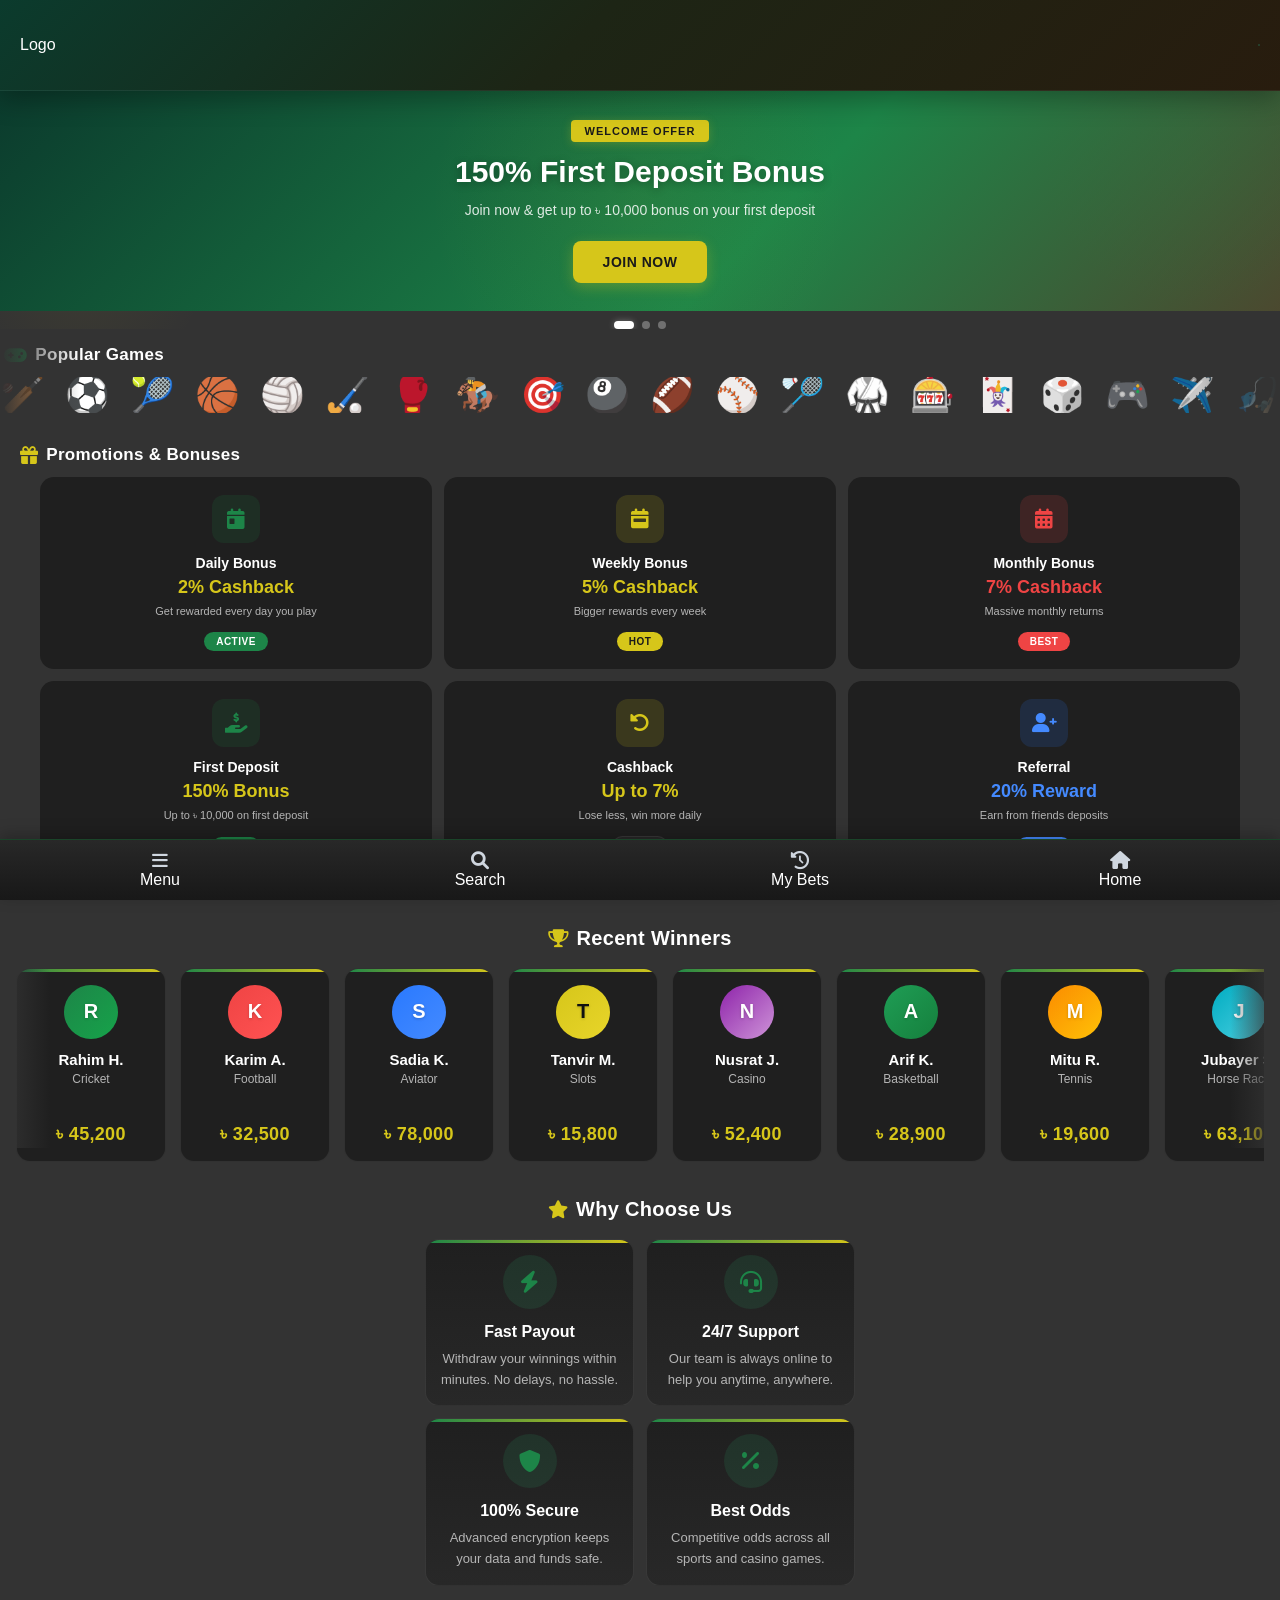
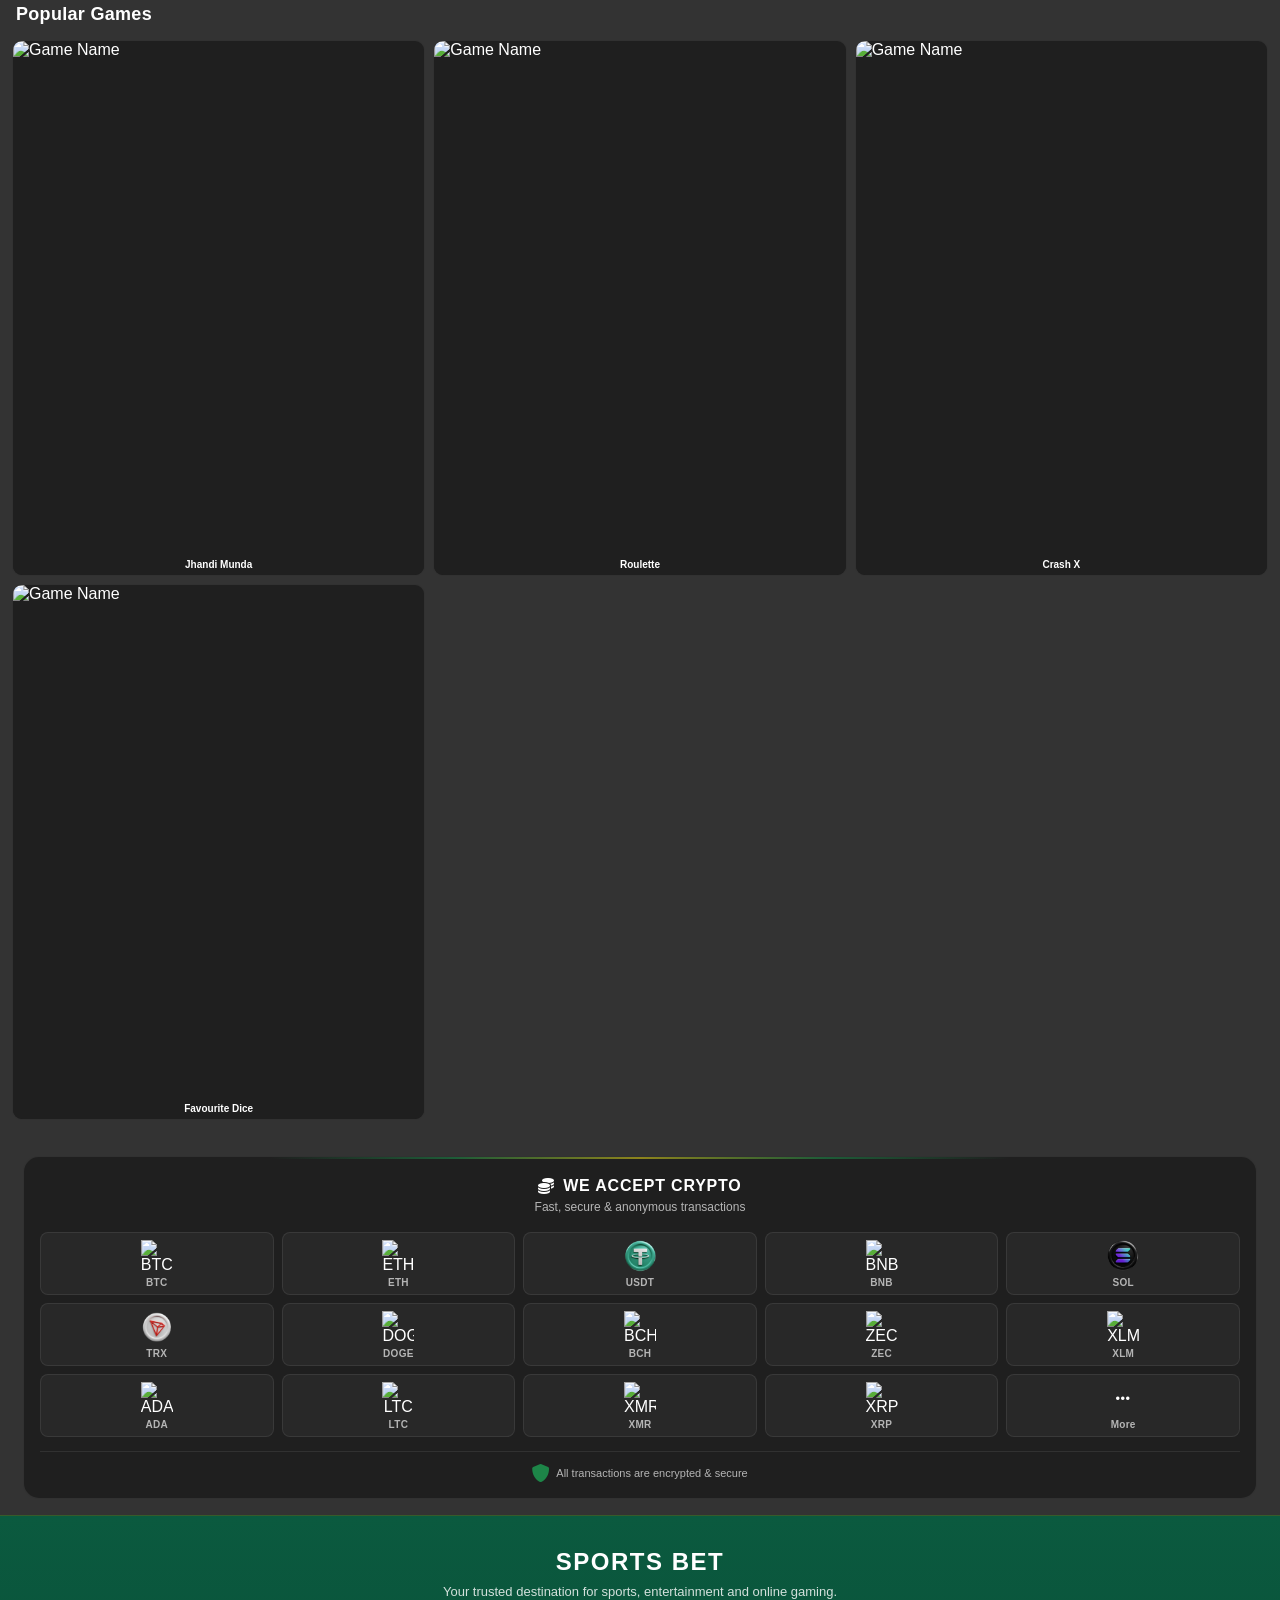
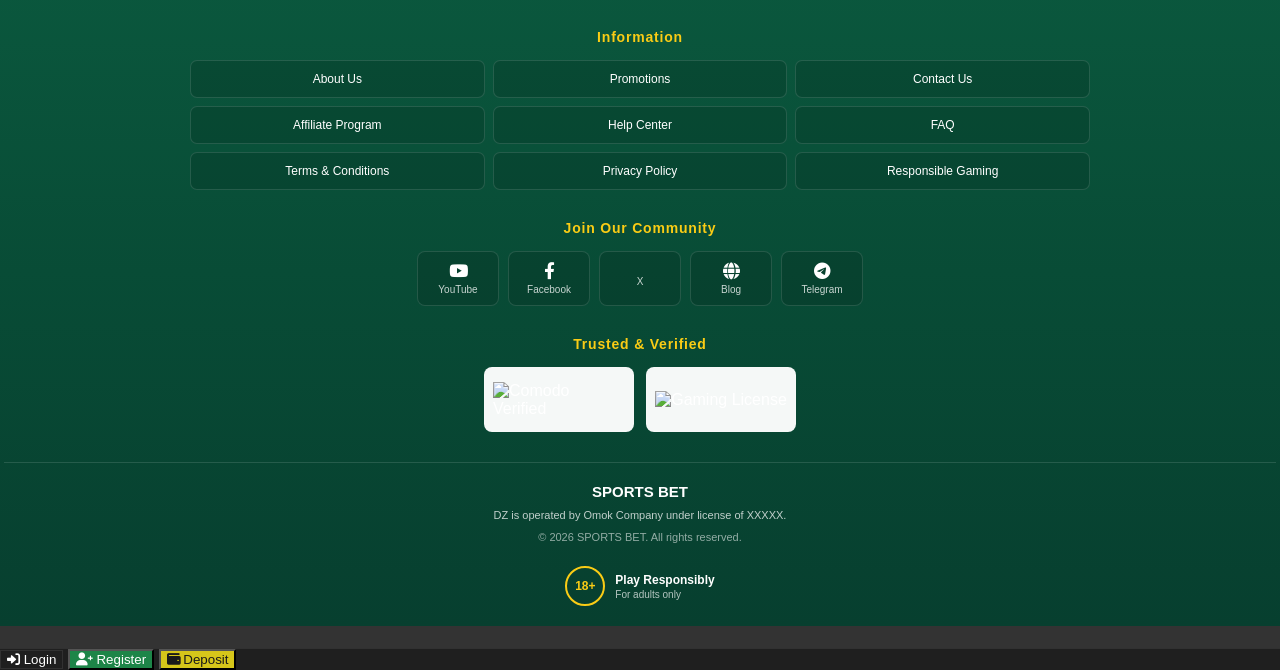
==== commit 1db746e0: "Update Affiliate link to redirect to Affiliate Program" ====
--- a/index.html
+++ b/index.html
@@ -42,7 +42,7 @@
     <!-- ড্রপডাউন হেডার বার -->
 <!-- ড্রপডাউন হেডার বার -->
 <div class="dropdown-header-bar">
-    <!-- বাম পাশে সর্টিং অপশনস -->deposit
+    <!-- বাম পাশে সর্টিং অপশনস -->
     <div class="left-controls">
         <i class="fas fa-sort-amount-down" onclick="sortAssets('amount')" title="Sort by Amount"></i>
         <i class="fas fa-sort-alpha-down" onclick="sortAssets('alpha')" title="Sort A-Z"></i>
@@ -359,13 +359,8 @@
             Deposit
         </h4>
 
-        <button type="button"
-                class="wallet-close-btn"
-                onclick="goBack()">
-            ×
-        </button>
-
-    </div>
+    </div>
+
 
 
 
@@ -383,6 +378,7 @@
         <select id="network-select"
                 onchange="updateAddress()">
 
+            <!-- USDT NETWORKS -->
             <option value="BEP20" selected>
                 BNB Smart Chain (BEP-20)
             </option>
@@ -394,8 +390,34 @@
             <option value="TRC20">
                 Tron (TRC-20)
             </option>
+
             
-            <option value="BTC">Bitcoin Network (BTC)</option>
+<!-- BTC NETWORKS -->
+
+<option value="BTC">
+    Bitcoin Network (BTC)
+</option>
+
+<option value="BTC_BEP20">
+    BNB Smart Chain (BEP-20)
+</option>
+
+            <!-- SOL NETWORK -->
+
+<option value="SOL">
+    Solana Network (SOL)
+</option>
+
+
+            <!-- LTC NETWORK -->
+            <option value="LTC">
+                Litecoin Network (LTC)
+            </option>
+
+            <!-- TRX NETWORK -->
+            <option value="TRX_TRC20">
+                Tron Network (TRC-20) — TRX
+            </option>
 
         </select>
 
@@ -404,6 +426,7 @@
     </div>
 
 </div>
+
 
 
 
@@ -595,12 +618,6 @@
         </div>
 
         <h4 id="withdraw-coin-title">Withdraw</h4>
-
-        <button type="button"
-                class="wallet-close-btn"
-                onclick="goBackFromWithdraw()">
-            ×
-        </button>
 
     </div>
 
@@ -5814,10 +5831,9 @@
                 Contact Us
             </a>
 
-            <a href="#"
-               onclick="openFooterInfo('affiliate'); return false;">
-                Affiliate
-            </a>
+            <a href="/affiliate-program">
+    Affiliate Program
+</a>
 
             <a href="#"
                onclick="openFooterInfo('help'); return false;">
--- a/style.css
+++ b/style.css
@@ -1840,9 +1840,12 @@
 ====================================================== */
    /* WALLET POPUP — FULL SOFT WHITE BACKGROUND */
 #wallet-menu.wallet-dropdown {
-    background: #F7F9F7;
-    color: #29372E;
-    border: 1px solid #E1E9E1;
+   background: #F7F9F7;
+    max-height: 85vh;
+    overflow-y: auto;
+    overflow-x: hidden;
+    box-sizing: border-box;
+    -webkit-overflow-scrolling: touch;
 }
 
 /* ======================================================
@@ -1869,7 +1872,97 @@
    align-items: center;
 }
 
-.wallet-close-btn {
+
+  
+/* ==========================================
+   NETWORK SELECT — HORIZONTAL LAYOUT
+========================================== */
+
+.wallet-network-row {
+    display: flex;
+    align-items: center;
+    justify-content: space-between;
+    gap: 12px;
+    width: 100%;
+    margin: 0 0 14px;
+}
+
+.wallet-network-row .wallet-field-label {
+    display: flex;
+    align-items: center;
+    gap: 8px;
+    flex: 0 0 auto;
+    margin: 0;
+    color: #4F6553;
+    font-size: 13px;
+    font-weight: 600;
+}
+
+.network-label-icon {
+    color: #599366;
+    font-size: 11px;
+}
+
+.wallet-network-select-wrap {
+    position: relative;
+    flex: 0 1 220px;
+    min-width: 0;
+}
+
+#wallet-menu #network-select {
+    display: block;
+    width: 100%;
+    min-width: 0;
+    box-sizing: border-box;
+    margin: 0;
+    padding: 10px 34px 10px 12px;
+
+    appearance: none;
+    -webkit-appearance: none;
+
+    background: rgba(255, 255, 255, 0.65);
+    color: #344A38;
+    border: 1px solid #CFE2D2;
+    border-radius: 9px;
+
+    font-size: 12px;
+    cursor: pointer;
+}
+
+.network-select-icon {
+    position: absolute;
+    top: 50%;
+    right: 12px;
+    transform: translateY(-50%);
+    color: #599366;
+    font-size: 12px;
+    pointer-events: none;
+}
+
+#wallet-menu #network-select:focus {
+    outline: none;
+    border-color: #83B991;
+    box-shadow: 0 0 0 3px rgba(105, 170, 119, 0.12);
+}
+
+@media (max-width: 380px) {
+    .wallet-network-row {
+        gap: 8px;
+    }
+
+    .wallet-network-row .wallet-field-label {
+        font-size: 12px;
+    }
+
+    .wallet-network-select-wrap {
+        flex-basis: 185px;
+    }
+}
+ /* ==========================================
+   NETWORK SELECT — HORIZONTAL LAYOUT
+========================================== */
+
+   .wallet-close-btn {
     width: 32px;
     height: 32px;
     flex: 0 0 32px;
@@ -1890,94 +1983,6 @@
     transform: rotate(90deg);
 }
 
-  
-/* ==========================================
-   NETWORK SELECT — HORIZONTAL LAYOUT
-========================================== */
-
-.wallet-network-row {
-    display: flex;
-    align-items: center;
-    justify-content: space-between;
-    gap: 12px;
-    width: 100%;
-    margin: 0 0 14px;
-}
-
-.wallet-network-row .wallet-field-label {
-    display: flex;
-    align-items: center;
-    gap: 8px;
-    flex: 0 0 auto;
-    margin: 0;
-    color: #4F6553;
-    font-size: 13px;
-    font-weight: 600;
-}
-
-.network-label-icon {
-    color: #599366;
-    font-size: 11px;
-}
-
-.wallet-network-select-wrap {
-    position: relative;
-    flex: 0 1 220px;
-    min-width: 0;
-}
-
-#wallet-menu #network-select {
-    display: block;
-    width: 100%;
-    min-width: 0;
-    box-sizing: border-box;
-    margin: 0;
-    padding: 10px 34px 10px 12px;
-
-    appearance: none;
-    -webkit-appearance: none;
-
-    background: rgba(255, 255, 255, 0.65);
-    color: #344A38;
-    border: 1px solid #CFE2D2;
-    border-radius: 9px;
-
-    font-size: 12px;
-    cursor: pointer;
-}
-
-.network-select-icon {
-    position: absolute;
-    top: 50%;
-    right: 12px;
-    transform: translateY(-50%);
-    color: #599366;
-    font-size: 12px;
-    pointer-events: none;
-}
-
-#wallet-menu #network-select:focus {
-    outline: none;
-    border-color: #83B991;
-    box-shadow: 0 0 0 3px rgba(105, 170, 119, 0.12);
-}
-
-@media (max-width: 380px) {
-    .wallet-network-row {
-        gap: 8px;
-    }
-
-    .wallet-network-row .wallet-field-label {
-        font-size: 12px;
-    }
-
-    .wallet-network-select-wrap {
-        flex-basis: 185px;
-    }
-}
- /* ==========================================
-   NETWORK SELECT — HORIZONTAL LAYOUT
-========================================== */
 
 /* ==========================================
    LOCAL CURRENCY INFORMATION - DEPOSIT ONLY
@@ -2152,6 +2157,7 @@
     display: none !important;
 }
 
+
 /* Address header */
 
 .addr-header {
@@ -2160,9 +2166,11 @@
     justify-content: space-between;
     gap: 10px;
     margin-bottom: 18px;
-}
-
-.addr-header #coin-title {
+    position: relative;
+}
+
+.addr-header #coin-title,
+.addr-header #withdraw-coin-title {
     flex: 1;
     min-width: 0;
     margin: 0;
